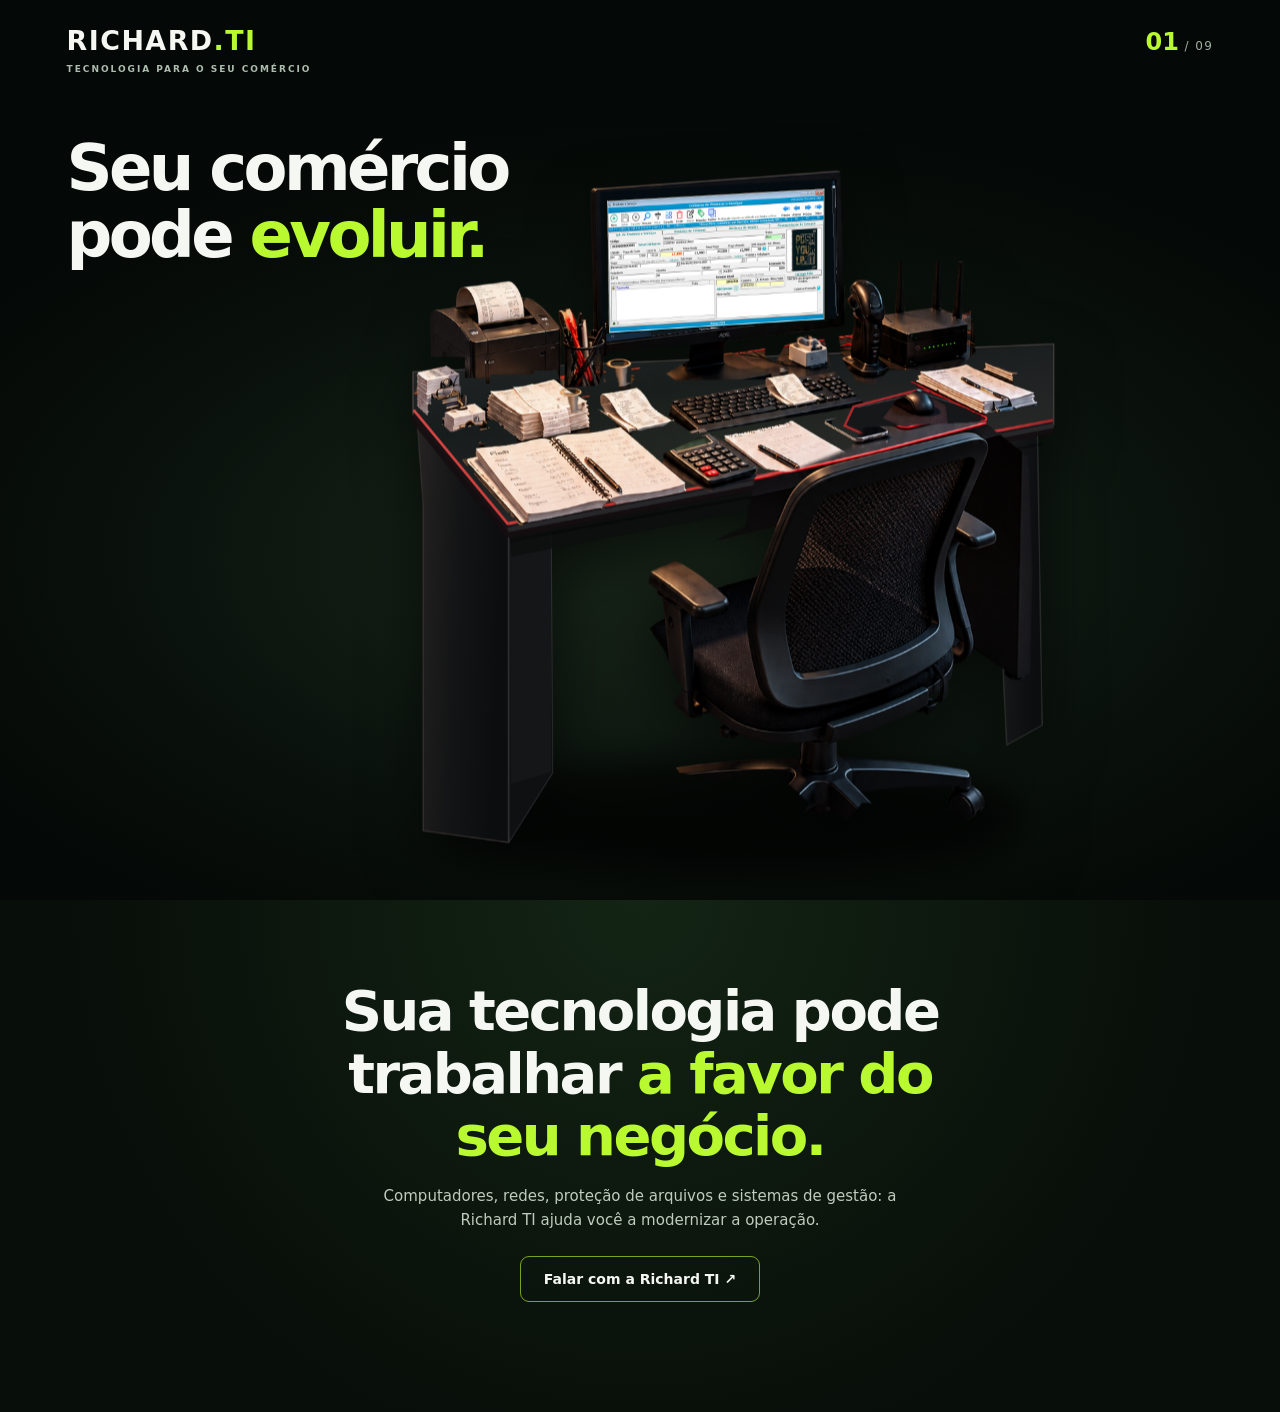
==== index.html @ 9289a2cf "Add files via upload" ====
<!doctype html>
<html lang="pt-BR">
<head>
<meta charset="utf-8"><meta name="viewport" content="width=device-width,initial-scale=1,viewport-fit=cover"><meta name="theme-color" content="#060b08">
<title>Richard TI | Tecnologia que acompanha seu comércio</title>
<meta name="description" content="A Richard TI ajuda seu comércio a superar computadores lentos, problemas de rede, perda de dados e controles manuais. Conheça o Controle+.">
<style>
:root{color-scheme:dark;--g:#b9f92f;--bg:#050a07;--white:#f5f7f3;--muted:#b9c4b7;font-family:Inter,system-ui,-apple-system,Segoe UI,Arial,sans-serif}
*{box-sizing:border-box}html{scroll-behavior:auto}body{margin:0;background:var(--bg);color:var(--white);overflow-x:hidden}button,a{font:inherit}a{color:inherit}button:focus-visible,a:focus-visible,.stage:focus-visible{outline:2px solid var(--g);outline-offset:5px}
.story{height:100svh;height:100dvh;position:relative}.stage{position:relative;height:100%;min-height:440px;overflow:hidden;isolation:isolate;touch-action:none;background:radial-gradient(ellipse 65% 48% at 52% 62%,#172418 0%,#0e1710 52%,#060a08 100%)}.stage::after{content:"";pointer-events:none;position:absolute;inset:0;z-index:2;background:radial-gradient(ellipse 80% 62% at 52% 61%,transparent 30%,#02060488 100%)}
.brand{position:absolute;top:calc(env(safe-area-inset-top) + 28px);left:clamp(22px,5.2vw,76px);z-index:16;line-height:1;font-size:clamp(21px,2.1vw,31px);font-weight:900;letter-spacing:.055em}.brand em{color:var(--g);font-style:normal}.brand small{display:block;margin-top:10px;font-size:9px;color:#aebdb0;letter-spacing:.22em;font-weight:650}.count{position:absolute;z-index:16;right:clamp(20px,5.2vw,76px);top:calc(env(safe-area-inset-top) + 28px);font-variant-numeric:tabular-nums;color:#a1aea2;font-size:12px;letter-spacing:.12em}.count b{font-size:24px;letter-spacing:.01em;color:var(--g)}
.world{position:absolute;inset:0;z-index:3;pointer-events:none}.rig{position:absolute;left:0;top:0;width:941px;height:1672px;transform-origin:0 0;will-change:transform;filter:drop-shadow(0 30px 42px #0008)}.rig svg{width:941px;height:1672px;display:block;overflow:visible}
.hero{position:absolute;left:clamp(22px,5.2vw,76px);top:clamp(112px,15vh,180px);width:min(455px,85vw);z-index:10;pointer-events:none;opacity:1}.hero h1{font-size:clamp(34px,5vw,70px);font-weight:900;letter-spacing:-.057em;line-height:1.05;margin:0}.hero h1 span{color:var(--g)}
.hud{position:absolute;z-index:12;opacity:0;visibility:hidden;pointer-events:none;width:min(365px,calc(100% - 40px));padding:17px 19px 18px;border:1px solid #b9f92f84;border-radius:15px;background:linear-gradient(140deg,#0d1a13f5,#101a14f3);box-shadow:0 19px 46px #000a;backdrop-filter:blur(8px)}.hud .eyebrow{color:var(--g);font-size:10px;letter-spacing:.20em;font-weight:800}.hud h2{font-size:clamp(19px,1.8vw,25px);font-weight:800;line-height:1.13;letter-spacing:-.025em;margin:8px 0 6px}.hud p{font-size:13px;line-height:1.43;color:#d2ddd0;margin:0}
.connector{position:absolute;inset:0;z-index:11;pointer-events:none;opacity:0;visibility:hidden;width:100%;height:100%;overflow:visible}.connector path{stroke:var(--g);stroke-width:1.8;fill:none;filter:drop-shadow(0 0 5px #b9f92f99)}.connector .dot{fill:var(--g);stroke:#121e12;stroke-width:2}.connector .root{fill:#0b170e;stroke:var(--g);stroke-width:2}
.caption{position:absolute;z-index:9;left:50%;bottom:clamp(36px,7.5vh,110px);transform:translateX(-50%);width:min(540px,calc(100% - 36px));text-align:center;pointer-events:none;opacity:0;text-shadow:0 3px 18px #000}.caption small{display:block;color:var(--g);font-weight:800;font-size:10px;letter-spacing:.23em;margin-bottom:10px}.caption h2{margin:0;font-size:clamp(22px,3vw,40px);line-height:1.12;letter-spacing:-.045em}
.finish{position:absolute;z-index:12;top:clamp(125px,19vh,200px);left:clamp(22px,5.2vw,76px);width:min(380px,82vw);pointer-events:none;opacity:0}.finish small{color:var(--g);font-weight:850;letter-spacing:.17em;font-size:10px}.finish h2{font-size:clamp(28px,3.6vw,48px);letter-spacing:-.048em;line-height:1.08;margin:10px 0}.finish h2 span{color:var(--g)}.finish p{font-size:13px;color:var(--muted);line-height:1.52}.finish a{display:inline-flex;align-items:center;gap:8px;margin-top:12px;text-decoration:none;background:var(--g);color:#15200f;padding:14px 18px;border-radius:10px;font-size:13px;font-weight:800;pointer-events:auto}
.tail{min-height:55vh;display:grid;align-content:center;justify-items:center;padding:80px 24px 110px;text-align:center;background:radial-gradient(circle at 50% 0%,#132414,#080e09 70%)}.tail h2{font-size:clamp(29px,5vw,56px);letter-spacing:-.045em;line-height:1.12;margin:0 0 16px;max-width:660px}.tail h2 span{color:var(--g)}.tail p{max-width:570px;color:#bfccbe;font-size:15px;line-height:1.6;margin:0 0 24px}.tail a{border:1px solid #b9f92f9f;text-decoration:none;border-radius:9px;padding:14px 23px;font-size:14px;font-weight:750}
.visually-hidden{position:absolute;overflow:hidden;clip:rect(0,0,0,0);white-space:nowrap;width:1px;height:1px}
@media(max-width:700px){.hero{top:calc(env(safe-area-inset-top) + 136px);left:22px}.hero h1{font-size:37px;max-width:310px}.hud{top:calc(env(safe-area-inset-top) + 112px)!important;left:18px!important;width:calc(100% - 36px);padding:14px 16px}.hud h2{font-size:19px}.hud p{font-size:12px;line-height:1.38}.finish{top:calc(env(safe-area-inset-top) + 126px);left:22px}.finish h2{font-size:30px}.finish p{font-size:12px;max-width:310px}.caption{bottom:clamp(24px,5vh,55px)}.caption h2{font-size:25px}}
@media(max-height:630px){.hud{top:92px!important}.hero{top:115px}.finish{top:105px}}
@media(prefers-reduced-motion:reduce){.rig,.hud,.caption,.finish,.connector{transition:none!important;animation:none!important}}
</style>
</head>
<body><main>
<section class="story" id="story"><div class="stage" id="stage" tabindex="0" aria-label="História interativa em nove etapas. Deslize para cima para avançar e para baixo para voltar.">
 <div class="brand">RICHARD<em>.TI</em><small>TECNOLOGIA PARA O SEU COMÉRCIO</small></div>
 <div class="count"><b id="count">01</b> / 09</div>
 <div class="world"><div class="rig" id="rig">
 <svg id="workstation" viewBox="0 0 941 1672" aria-hidden="true" xmlns="http://www.w3.org/2000/svg" xmlns:xlink="http://www.w3.org/1999/xlink">
 <defs>
  <linearGradient id="topFill" x1="0" y1="0" x2=".75" y2="1"><stop stop-color="#232626"/><stop offset=".34" stop-color="#151a1b"/><stop offset=".72" stop-color="#242525"/><stop offset="1" stop-color="#101314"/></linearGradient>
  <linearGradient id="edge" x1="0" x2="0" y1="0" y2="1"><stop stop-color="#4c4c49"/><stop offset=".38" stop-color="#242528"/><stop offset="1" stop-color="#111214"/></linearGradient>
  <linearGradient id="legs" x1="0" x2="1" y1="0" y2=".2"><stop stop-color="#272423"/><stop offset=".5" stop-color="#141516"/><stop offset="1" stop-color="#0b0d0f"/></linearGradient>
  <linearGradient id="rim" x1="0" x2="1"><stop stop-color="#d84a48"/><stop offset=".3" stop-color="#c42f2b"/><stop offset=".8" stop-color="#fd5352"/><stop offset="1" stop-color="#9b2325"/></linearGradient>
  <radialGradient id="halo"><stop stop-color="#b9f92f" stop-opacity=".10"/><stop offset="1" stop-color="#b9f92f" stop-opacity="0"/></radialGradient>
  <filter id="deskShadow" x="-25%" y="-25%" width="150%" height="180%"><feGaussianBlur stdDeviation="23"/></filter>
  <filter id="softObject" x="-20%" y="-30%" width="140%" height="170%"><feGaussianBlur stdDeviation="10"/></filter>
 </defs>
 <!-- THESE PIXELS NEVER CHANGE WHEN THE DOCUMENTS LEAVE. THE DESK HAS NO PAPER BUILT INTO IT. -->
 <g id="empty-desk">
  <ellipse cx="470" cy="1355" rx="428" ry="84" fill="#000" opacity=".56" filter="url(#deskShadow)"/>
  <path d="M4 748 L140 918 L140 1395 L15 1378 L15 900Z" fill="url(#legs)" stroke="#322c2b" stroke-width="2"/>
  <path d="M141 921L203 908L205 1293L141 1395Z" fill="#0e1011" stroke="#303035" stroke-width="1.3"/>
  <path d="M142 941L203 923L203 1292L144 1309Z" fill="#222322" opacity=".37"/>
  <path d="M850 807L917 786L924 1223L872 1252Z" fill="url(#legs)" stroke="#292b2a" stroke-width="2"/>
  <path d="M137 914L868 792L870 835L145 975Z" fill="#0d0f10" opacity=".87"/>
  <path d="M0 704L941 663L941 782L138 935L0 767Z" fill="url(#topFill)" stroke="#3f3b3a" stroke-width="2"/>
  <path d="M0 704L941 663L941 782L138 935L0 767Z" fill="url(#halo)" opacity=".3"/>
  <image href="assets/tampo-grain.webp" x="0" y="0" width="941" height="1672" opacity=".36"/>
  <path d="M0 767L139 939L941 786" stroke="#140e10" stroke-width="16" fill="none" opacity=".85"/>
  <path d="M1 760L139 927L940 775" stroke="url(#rim)" stroke-width="4" fill="none" stroke-linejoin="round"/>
  <path d="M139 936L941 783" stroke="#272629" stroke-width="7" fill="none"/>
  <path d="M142 952L925 810" stroke="#000" stroke-width="4" opacity=".28"/>
 </g>
 <!-- Photographic equipment isolated from the original image. No trays or papers baked into the desk. -->
 <image href="assets/printer-sem-papel.png" x="2" y="535" width="223" height="206"/>
 <image href="assets/porta-lapis.png" x="198" y="579" width="98" height="165"/>
 <image href="assets/terminal.png" x="522" y="640" width="94" height="105"/>
 <image href="assets/router.png" x="664" y="537" width="167" height="170"/>
 <image href="assets/leitor.png" x="615" y="558" width="93" height="178"/>
 <image href="assets/teclado.png" x="368" y="698" width="302" height="113"/>
 <path d="M647 755L748 729L842 764L838 795L720 821L634 783Z" fill="#151719" stroke="#aa2c2e" stroke-width="3.5"/><path d="M653 756L748 735L835 764" fill="none" stroke="#484446" stroke-width="1.6"/><image href="assets/mouse.png" x="686" y="730" width="105" height="70"/>
 <image href="assets/calculadora.png" x="355" y="785" width="162" height="107"/>
 
 <!-- Screens are separate high-resolution layers; fixed cutout matches monitor glass. -->
 <g id="display" transform="translate(250 396)">
  <image class="screen" id="s-legacy" href="assets/screen-legacy.png" x="0" y="0" width="389" height="326" preserveAspectRatio="none"/>
  <image class="screen" id="s-freeze" href="assets/screen-freeze.png" x="0" y="0" width="389" height="326" preserveAspectRatio="none" opacity="0"/>
  <image class="screen" id="s-storage" href="assets/screen-storage.png" x="0" y="0" width="389" height="326" preserveAspectRatio="none" opacity="0"/>
  <image class="screen" id="s-black" href="assets/screen-black.png" x="0" y="0" width="389" height="326" preserveAspectRatio="none" opacity="0"/>
  <image class="screen" id="s-control" href="assets/screen-control.png" x="0" y="0" width="389" height="326" preserveAspectRatio="none" opacity="0"/>
  <image href="assets/moldura-v20.png" width="389" height="326" x="0" y="0" preserveAspectRatio="none"/>
 </g>
 <g id="papers"></g>
 <!-- Chair is one physical object, over the desk front. -->
 <image href="assets/chair.png" x="330" y="772" width="590" height="721"/>
 </svg></div></div>
 <div class="hero" id="hero"><h1>Seu comércio pode <span>evoluir.</span></h1></div>
 <svg class="connector" id="connector" aria-hidden="true"><path id="connector-path"/><circle class="dot" id="connector-dot" r="6"/><circle class="root" id="connector-root" r="4"/></svg>
 <div class="hud" id="hud" aria-live="polite"><div class="eyebrow" id="eyebrow"></div><h2 id="diagnosis"></h2><p id="detail"></p></div>
 <div class="caption" id="caption"><small id="caption-kicker"></small><h2 id="caption-title"></h2></div>
 <div class="finish" id="finish"><small>A EVOLUÇÃO DO SEU COMÉRCIO</small><h2>Conheça o <span>Controle+</span></h2><p>Mais organização e controle para a rotina do seu negócio.</p><a href="https://wa.me/5562999407334?text=Ol%C3%A1%2C%20quero%20conhecer%20as%20solu%C3%A7%C3%B5es%20da%20Richard%20TI" target="_blank" rel="noopener noreferrer">Conversar no WhatsApp ↗</a></div>
 <span class="visually-hidden" id="announcement" aria-live="polite"></span>
 </div></section>
 <section class="tail" id="tail"><h2>Sua tecnologia pode trabalhar <span>a favor do seu negócio.</span></h2><p>Computadores, redes, proteção de arquivos e sistemas de gestão: a Richard TI ajuda você a modernizar a operação.</p><a href="https://wa.me/5562999407334?text=Ol%C3%A1%2C%20quero%20modernizar%20meu%20com%C3%A9rcio" target="_blank" rel="noopener noreferrer">Falar com a Richard TI ↗</a></section>
</main>
<script>
(()=>{'use strict';
const $=s=>document.getElementById(s),stage=$('stage'),rig=$('rig'),hud=$('hud'),connector=$('connector'),hero=$('hero'),caption=$('caption'),finish=$('finish'),paperRoot=$('papers');
const NS='http://www.w3.org/2000/svg';
const data=[
 {name:'Mesa completa',screen:'legacy'},
 {name:'Computador travando',screen:'freeze',target:{x:443,y:528,w:390,h:265},pin:{x:442,y:550},eyebrow:'01 / COMPUTADOR',title:'Computador lento ou travando?',copy:'Um sistema que não responde atrasa as vendas e o atendimento.'},
 {name:'Falha na rede interna',screen:'legacy',target:{x:755,y:622,w:210,h:188},pin:{x:748,y:631},eyebrow:'02 / REDE INTERNA',title:'Equipamentos sem comunicação?',copy:'Computador, impressora e servidor precisam funcionar na mesma rede.'},
 {name:'Armazenamento cheio',screen:'storage',target:{x:443,y:528,w:390,h:265},pin:{x:445,y:544},eyebrow:'03 / ARQUIVOS',title:'Armazenamento cheio?',copy:'Proteja seus arquivos com espaço adequado, backup e manutenção.'},
 {name:'Papéis e controles manuais',screen:'legacy',target:{x:273,y:810,w:470,h:235},pin:{x:290,y:805},eyebrow:'04 / ORGANIZAÇÃO',title:'Fiados e controles no papel?',copy:'Anotações soltas dificultam acompanhar cobranças e estoque.'},
 {name:'Os papéis começam a subir',screen:'legacy',caption:['A TRANSFORMAÇÃO COMEÇA','Menos papel, mais controle.']},
 {name:'Todos os papéis entram no monitor',screen:'black',caption:['DO PAPEL PARA O DIGITAL','Um novo jeito de organizar.']},
 {name:'Controle+ aparece na tela',screen:'control'},
 {name:'Zoom final no Controle+',screen:'control',target:{x:445,y:526,w:400,h:265}}
];
// Every physical paper and its shadow is part of this collection; the underlying desk is the same at every stage.
const specs=[
 ['recibos-esquerda.png',0,672,117,133],['pilha-recibos.png',86,681,185,132],
 ['cupom-solto.png',265,711,124,88],['caderno-fiado.png',60,746,355,203],
 ['formulario.png',437,749,227,112],['documentos-direita.png',723,681,208,122],
 ['ticket-menor.png',265,665,75,68],['recibo-impressora.png',50,536,118,105],
 ['ticket-menor.png',199,710,66,60],['cupom-solto.png',510,693,94,68]
];
const paperNodes=specs.map(([file,x,y,w,h],i)=>{
 const g=document.createElementNS(NS,'g');g.setAttribute('data-paper',i);const image=document.createElementNS(NS,'image');image.setAttribute('href','assets/'+file);image.setAttribute('x',x);image.setAttribute('y',y);image.setAttribute('width',w);image.setAttribute('height',h);g.append(image);paperRoot.append(g);return {g,cx:x+w/2,cy:y+h/2,x,y,w,h};
});
// Additional loose sheets appear only mid-flight, and are also removed completely.
const flights=Array.from({length:15},(_,i)=>{
 const g=document.createElementNS(NS,'g');const image=document.createElementNS(NS,'image');image.setAttribute('href','assets/'+(i%3?'cupom-solto.png':'ticket-menor.png'));
 image.setAttribute('x',-29);image.setAttribute('y',-39);image.setAttribute('width',58);image.setAttribute('height',78);g.append(image);g.style.opacity=0;paperRoot.append(g);return g;
});
let state=0,blocked=false,cam=null,W=390,H=844,lastTouch=null,lastWheel=0,reduced=matchMedia('(prefers-reduced-motion: reduce)').matches,progress=0,scrollNext=false;
const clamp=(v,min=0,max=1)=>Math.min(max,Math.max(min,v));const ease=t=>1-Math.pow(1-clamp(t),3);const mix=(a,b,t)=>a+(b-a)*t;const sleep=ms=>new Promise(r=>setTimeout(r,reduced?0:ms));
function cameraBase(){const mobile=W<760;let s=mobile?Math.min(W*.93/941,H*.72/1050):Math.min(W*.79/941,H*.87/1150,.91);const cx=465,cy=mobile?929:918;return {s,ox:W*(mobile?.50:.57)-cx*s,oy:H*(mobile?.585:.575)-cy*s}}
function cameraFocus(index){const f=data[index].target;if(!f)return cameraBase();const mobile=W<760;
 // reserve top area for the diagnostic card, fit the ENTIRE physical target below it.
 const reserved=mobile?Math.max(290,H*.325):Math.max(145,H*.18),availableH=H-reserved-55;
 const wantedW=W*(mobile?.83:.51),wantedH=availableH*(mobile?.76:.70);
 let s=Math.min(wantedW/f.w,wantedH/f.h,mobile?1.42:2.30);
 // The object center is always visible, and never underneath the card.
 const px=W*(mobile?.50:.48),py=reserved+availableH*.47;
 return {s,ox:px-f.x*s,oy:py-f.y*s}
}
function showWorld(c){cam=c;rig.style.transform=`translate3d(${c.ox}px,${c.oy}px,0) scale(${c.s})`;if(hud.style.visibility==='visible')drawLink()}
function animate(duration,onframe){if(reduced){onframe(1);return Promise.resolve()}return new Promise(resolve=>{const start=performance.now();function frame(now){const t=clamp((now-start)/duration);onframe(ease(t));if(t<1)requestAnimationFrame(frame);else resolve()}requestAnimationFrame(frame)})}
function cameraTo(destination,duration=760){const a={...cam};return animate(duration,t=>showWorld({s:mix(a.s,destination.s,t),ox:mix(a.ox,destination.ox,t),oy:mix(a.oy,destination.oy,t)}))}
const screens={legacy:$('s-legacy'),freeze:$('s-freeze'),storage:$('s-storage'),black:$('s-black'),control:$('s-control')};
function selectScreen(name){Object.entries(screens).forEach(([key,node])=>node.setAttribute('opacity',key===name?'1':'0'))}
function appear(node,yes){node.style.opacity=yes?'1':'0';node.style.visibility=yes?'visible':'hidden'}
function hideHud(){appear(hud,false);appear(connector,false)}
function drawLink(){if(state<1||state>4)return;const anchor=data[state].pin;
 const ax=cam.ox+anchor.x*cam.s,ay=cam.oy+anchor.y*cam.s;
 const r=hud.getBoundingClientRect(),sr=stage.getBoundingClientRect();
 let sx,sy;if(W<760){sx=r.left-sr.left+r.width*.66;sy=r.bottom-sr.top+1}else{sx=r.left-sr.left+4;sy=r.top-sr.top+r.height*.62}
 const mx=(sx+ax)/2,my=W<760?sy+(ay-sy)*.38:Math.min(sy,ay)-24;
 $('connector-path').setAttribute('d',`M${sx.toFixed(1)} ${sy.toFixed(1)} Q${mx.toFixed(1)} ${my.toFixed(1)} ${ax.toFixed(1)} ${ay.toFixed(1)}`);
 $('connector-dot').setAttribute('cx',ax);$('connector-dot').setAttribute('cy',ay);
 $('connector-root').setAttribute('cx',sx);$('connector-root').setAttribute('cy',sy)
}
function showHud(n){$('eyebrow').textContent=data[n].eyebrow;$('diagnosis').textContent=data[n].title;$('detail').textContent=data[n].copy;
 if(W>=760){hud.style.left=(W-Math.min(365,W*.27)-clamp(W*.05,28,80))+'px';hud.style.top=Math.max(145,H*.26)+'px';hud.style.width=Math.min(365,W*.27)+'px'}else{hud.style.width='';hud.style.left='';hud.style.top=''}
 appear(hud,true);drawLink();appear(connector,true)}
function cap(kicker,title){$('caption-kicker').textContent=kicker;$('caption-title').textContent=title;appear(caption,true)}
function papers(t){progress=t;
 paperNodes.forEach((p,i)=>{
  const start=.15+((i*3)%7)*.025;
  const ascent=ease(clamp(t/.3));const flying=ease(clamp((t-start)/(.94-start)));
  const dx=(455-p.cx)*flying+Math.sin(i*1.83)*18*ascent*(1-flying);
  const dy=-55*ascent+(533-p.cy+55)*flying-115*Math.sin(Math.PI*flying);
  const a=((i%2)?1:-1)*(12*ascent+115*flying);
  const scale=1-.96*flying;
  p.g.setAttribute('transform',`translate(${dx.toFixed(2)} ${dy.toFixed(2)}) translate(${p.cx} ${p.cy}) rotate(${a.toFixed(2)}) scale(${scale.toFixed(3)}) translate(${-p.cx} ${-p.cy})`);
  p.g.style.opacity=(1-ease(clamp((flying-.78)/.22))).toFixed(3)
 });
 flights.forEach((g,i)=>{
  const p=paperNodes[i%paperNodes.length],offset=.28+(i%5)*.075+Math.floor(i/5)*.025;
  const v=ease(clamp((t-offset)/(1-offset)));const x=mix(p.cx,449,v);const y=mix(p.cy-55,530,v)-105*Math.sin(Math.PI*v);
  g.setAttribute('transform',`translate(${x.toFixed(1)} ${y.toFixed(1)}) rotate(${(i%2?1:-1)*195*v}) scale(${(1-.93*v).toFixed(3)})`);
  g.style.opacity=t<=offset?'0':(Math.min(1,v*10)*(1-ease(clamp((v-.78)/.22)))).toFixed(3)
 });
}
function updateHeader(n){$('count').textContent=String(n+1).padStart(2,'0');$('announcement').textContent=data[n].name;stage.setAttribute('aria-label',data[n].name+'. Deslize para avançar ou voltar.')}
async function move(dir){if(blocked)return;if(dir>0&&state===8){window.scrollTo({top:$('tail').offsetTop,behavior:'smooth'});return}const next=state+dir;if(next<0||next>8)return;
 blocked=true;const prev=state;hideHud();appear(hero,false);appear(caption,false);appear(finish,false);
 // Mandatory retract before ANY independent zoom, including reverse navigation.
 if([1,2,3,4,8].includes(prev)){await cameraTo(cameraBase(),850);await sleep(200)}
 state=next;updateHeader(next);
 if(next<=4){
  if(next<=4&&progress>0){await animate(680,t=>papers(mix(progress,0,t)));papers(0)}
  selectScreen(data[next].screen);
  if(next===0){await cameraTo(cameraBase(),570);appear(hero,true)}
  else{await cameraTo(cameraFocus(next),960);await sleep(135);showHud(next)}
 }else if(next===5){await cameraTo(cameraBase(),700);selectScreen('legacy');const begin=progress;await animate(1250,t=>papers(mix(begin,.30,t)));cap(...data[next].caption)}
 else if(next===6){await cameraTo(cameraBase(),680);const begin=progress;await animate(2000,t=>{papers(mix(begin,1,t));if(t>.78)selectScreen('black')});papers(1);selectScreen('black');cap(...data[next].caption)}
 else if(next===7){await cameraTo(cameraBase(),650);papers(1);selectScreen('black');await sleep(350);await animate(780,t=>{screens.control.setAttribute('opacity',t.toFixed(3));screens.black.setAttribute('opacity',(1-t).toFixed(3))});selectScreen('control')}
 else if(next===8){papers(1);selectScreen('control');await cameraTo(cameraFocus(8),1050);appear(finish,true)}
 // Revisiting reverse states must restore the documents without stale shadows or patches.
 if(next===5){selectScreen('legacy')}
 await sleep(280);blocked=false;
}
function request(dir){move(dir)}
// One wheel burst = one deliberate step, regardless of delta, even on high-resolution trackpads.
let wheelAccum=0,wheelTriggered=false,wheelIdle;
window.addEventListener('wheel',e=>{if($('stage').getBoundingClientRect().bottom<H*.5||window.scrollY>H*.7)return;
 e.preventDefault();
 // A trackpad's long inertial tail belongs to the original gesture. Never let it trigger a second scene.
 clearTimeout(wheelIdle);wheelIdle=setTimeout(()=>{wheelAccum=0;wheelTriggered=false},480);
 if(wheelTriggered)return;
 wheelAccum+=e.deltaY;
 if(Math.abs(wheelAccum)>32){const d=Math.sign(wheelAccum);wheelAccum=0;wheelTriggered=true;request(d)}
},{passive:false});
stage.addEventListener('touchstart',e=>{if(e.touches.length!==1)return;lastTouch={x:e.touches[0].clientX,y:e.touches[0].clientY}},{passive:true});
stage.addEventListener('touchmove',e=>{e.preventDefault()},{passive:false});
stage.addEventListener('touchend',e=>{if(!lastTouch)return;const dy=e.changedTouches[0].clientY-lastTouch.y,dx=e.changedTouches[0].clientX-lastTouch.x;lastTouch=null;if(Math.abs(dy)>=48&&Math.abs(dy)>Math.abs(dx)*1.18)request(dy<0?1:-1)},{passive:true});
window.addEventListener('keydown',e=>{if(e.target.closest('a,button,input,textarea,select'))return;const down=['ArrowDown','ArrowRight','PageDown',' '],up=['ArrowUp','ArrowLeft','PageUp'];if(!e.repeat&&window.scrollY<H*.6&&(down.includes(e.key)||up.includes(e.key))){e.preventDefault();request(down.includes(e.key)?1:-1)}});
function resize(){W=stage.clientWidth;H=stage.clientHeight;showWorld(data[state].target&&[1,2,3,4,8].includes(state)?cameraFocus(state):cameraBase());if(hud.style.visibility==='visible'){showHud(state)}}
window.addEventListener('resize',resize,{passive:true});resize();papers(0);selectScreen('legacy');updateHeader(0);
// Test scenes directly with ?scene=N. This is a QA feature, not visible navigation.
const initial=Number(new URLSearchParams(location.search).get('scene'));
if(Number.isInteger(initial)&&initial>=2&&initial<=9){window.addEventListener('load',async()=>{for(let i=1;i<initial;i++){await move(1)}},{once:true})}
})();
</script>
</body></html>
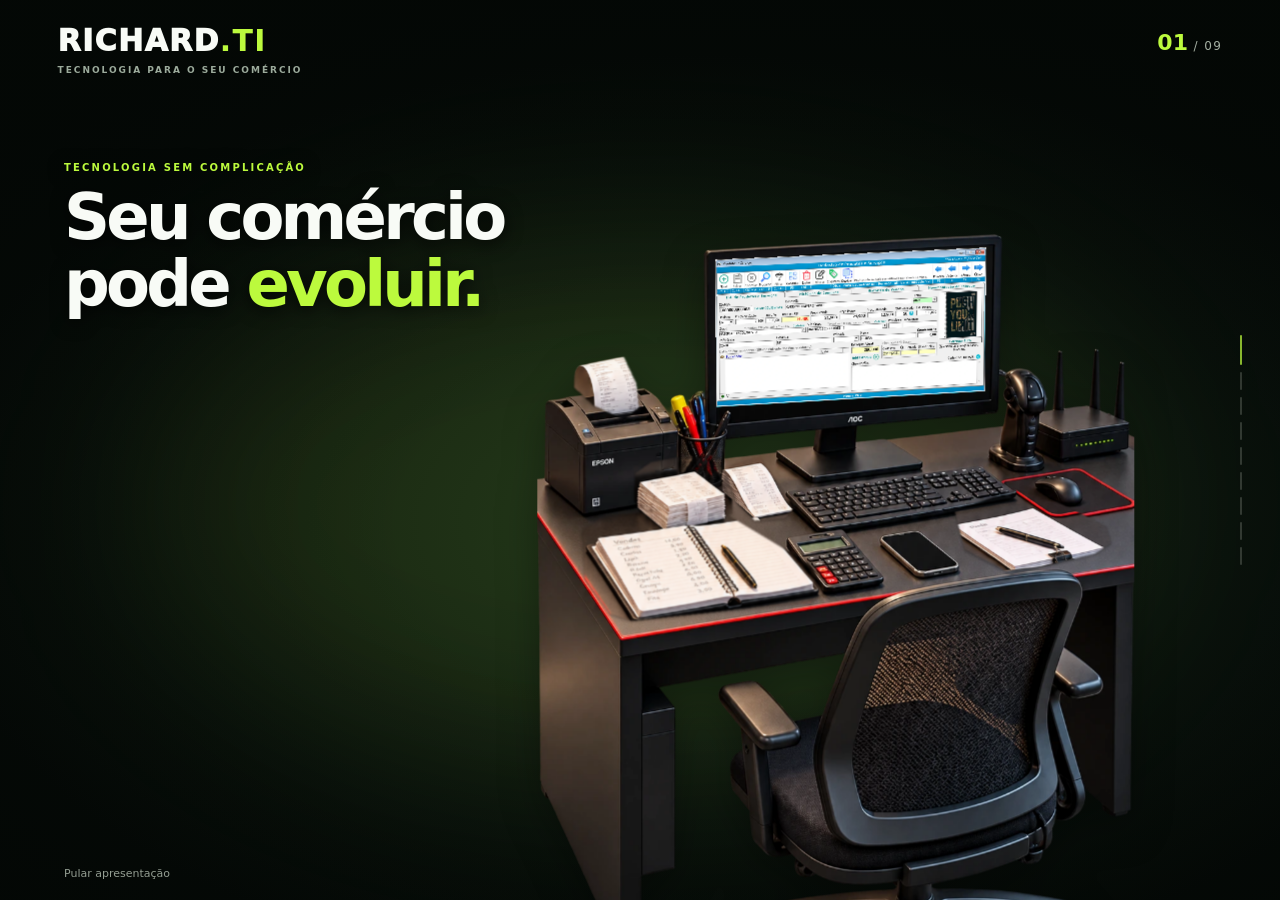
==== commit 3d72a174: "Add files via upload" ====
--- a/index.html
+++ b/index.html
@@ -1,210 +1,216 @@
 <!doctype html>
 <html lang="pt-BR">
 <head>
-<meta charset="utf-8"><meta name="viewport" content="width=device-width,initial-scale=1,viewport-fit=cover"><meta name="theme-color" content="#060b08">
-<title>Richard TI | Tecnologia que acompanha seu comércio</title>
-<meta name="description" content="A Richard TI ajuda seu comércio a superar computadores lentos, problemas de rede, perda de dados e controles manuais. Conheça o Controle+.">
+<meta charset="UTF-8">
+<meta name="viewport" content="width=device-width,initial-scale=1,viewport-fit=cover">
+<meta name="theme-color" content="#080d0a">
+<title>Richard TI • Evolução para o seu comércio</title>
+<meta name="description" content="Seu comércio merece tecnologia que acompanha o seu ritmo. Conheça a Richard TI e o Controle+.">
 <style>
-:root{color-scheme:dark;--g:#b9f92f;--bg:#050a07;--white:#f5f7f3;--muted:#b9c4b7;font-family:Inter,system-ui,-apple-system,Segoe UI,Arial,sans-serif}
-*{box-sizing:border-box}html{scroll-behavior:auto}body{margin:0;background:var(--bg);color:var(--white);overflow-x:hidden}button,a{font:inherit}a{color:inherit}button:focus-visible,a:focus-visible,.stage:focus-visible{outline:2px solid var(--g);outline-offset:5px}
-.story{height:100svh;height:100dvh;position:relative}.stage{position:relative;height:100%;min-height:440px;overflow:hidden;isolation:isolate;touch-action:none;background:radial-gradient(ellipse 65% 48% at 52% 62%,#172418 0%,#0e1710 52%,#060a08 100%)}.stage::after{content:"";pointer-events:none;position:absolute;inset:0;z-index:2;background:radial-gradient(ellipse 80% 62% at 52% 61%,transparent 30%,#02060488 100%)}
-.brand{position:absolute;top:calc(env(safe-area-inset-top) + 28px);left:clamp(22px,5.2vw,76px);z-index:16;line-height:1;font-size:clamp(21px,2.1vw,31px);font-weight:900;letter-spacing:.055em}.brand em{color:var(--g);font-style:normal}.brand small{display:block;margin-top:10px;font-size:9px;color:#aebdb0;letter-spacing:.22em;font-weight:650}.count{position:absolute;z-index:16;right:clamp(20px,5.2vw,76px);top:calc(env(safe-area-inset-top) + 28px);font-variant-numeric:tabular-nums;color:#a1aea2;font-size:12px;letter-spacing:.12em}.count b{font-size:24px;letter-spacing:.01em;color:var(--g)}
-.world{position:absolute;inset:0;z-index:3;pointer-events:none}.rig{position:absolute;left:0;top:0;width:941px;height:1672px;transform-origin:0 0;will-change:transform;filter:drop-shadow(0 30px 42px #0008)}.rig svg{width:941px;height:1672px;display:block;overflow:visible}
-.hero{position:absolute;left:clamp(22px,5.2vw,76px);top:clamp(112px,15vh,180px);width:min(455px,85vw);z-index:10;pointer-events:none;opacity:1}.hero h1{font-size:clamp(34px,5vw,70px);font-weight:900;letter-spacing:-.057em;line-height:1.05;margin:0}.hero h1 span{color:var(--g)}
-.hud{position:absolute;z-index:12;opacity:0;visibility:hidden;pointer-events:none;width:min(365px,calc(100% - 40px));padding:17px 19px 18px;border:1px solid #b9f92f84;border-radius:15px;background:linear-gradient(140deg,#0d1a13f5,#101a14f3);box-shadow:0 19px 46px #000a;backdrop-filter:blur(8px)}.hud .eyebrow{color:var(--g);font-size:10px;letter-spacing:.20em;font-weight:800}.hud h2{font-size:clamp(19px,1.8vw,25px);font-weight:800;line-height:1.13;letter-spacing:-.025em;margin:8px 0 6px}.hud p{font-size:13px;line-height:1.43;color:#d2ddd0;margin:0}
-.connector{position:absolute;inset:0;z-index:11;pointer-events:none;opacity:0;visibility:hidden;width:100%;height:100%;overflow:visible}.connector path{stroke:var(--g);stroke-width:1.8;fill:none;filter:drop-shadow(0 0 5px #b9f92f99)}.connector .dot{fill:var(--g);stroke:#121e12;stroke-width:2}.connector .root{fill:#0b170e;stroke:var(--g);stroke-width:2}
-.caption{position:absolute;z-index:9;left:50%;bottom:clamp(36px,7.5vh,110px);transform:translateX(-50%);width:min(540px,calc(100% - 36px));text-align:center;pointer-events:none;opacity:0;text-shadow:0 3px 18px #000}.caption small{display:block;color:var(--g);font-weight:800;font-size:10px;letter-spacing:.23em;margin-bottom:10px}.caption h2{margin:0;font-size:clamp(22px,3vw,40px);line-height:1.12;letter-spacing:-.045em}
-.finish{position:absolute;z-index:12;top:clamp(125px,19vh,200px);left:clamp(22px,5.2vw,76px);width:min(380px,82vw);pointer-events:none;opacity:0}.finish small{color:var(--g);font-weight:850;letter-spacing:.17em;font-size:10px}.finish h2{font-size:clamp(28px,3.6vw,48px);letter-spacing:-.048em;line-height:1.08;margin:10px 0}.finish h2 span{color:var(--g)}.finish p{font-size:13px;color:var(--muted);line-height:1.52}.finish a{display:inline-flex;align-items:center;gap:8px;margin-top:12px;text-decoration:none;background:var(--g);color:#15200f;padding:14px 18px;border-radius:10px;font-size:13px;font-weight:800;pointer-events:auto}
-.tail{min-height:55vh;display:grid;align-content:center;justify-items:center;padding:80px 24px 110px;text-align:center;background:radial-gradient(circle at 50% 0%,#132414,#080e09 70%)}.tail h2{font-size:clamp(29px,5vw,56px);letter-spacing:-.045em;line-height:1.12;margin:0 0 16px;max-width:660px}.tail h2 span{color:var(--g)}.tail p{max-width:570px;color:#bfccbe;font-size:15px;line-height:1.6;margin:0 0 24px}.tail a{border:1px solid #b9f92f9f;text-decoration:none;border-radius:9px;padding:14px 23px;font-size:14px;font-weight:750}
-.visually-hidden{position:absolute;overflow:hidden;clip:rect(0,0,0,0);white-space:nowrap;width:1px;height:1px}
-@media(max-width:700px){.hero{top:calc(env(safe-area-inset-top) + 136px);left:22px}.hero h1{font-size:37px;max-width:310px}.hud{top:calc(env(safe-area-inset-top) + 112px)!important;left:18px!important;width:calc(100% - 36px);padding:14px 16px}.hud h2{font-size:19px}.hud p{font-size:12px;line-height:1.38}.finish{top:calc(env(safe-area-inset-top) + 126px);left:22px}.finish h2{font-size:30px}.finish p{font-size:12px;max-width:310px}.caption{bottom:clamp(24px,5vh,55px)}.caption h2{font-size:25px}}
-@media(max-height:630px){.hud{top:92px!important}.hero{top:115px}.finish{top:105px}}
-@media(prefers-reduced-motion:reduce){.rig,.hud,.caption,.finish,.connector{transition:none!important;animation:none!important}}
+:root{color-scheme:dark;--bg:#070b09;--green:#bcfa3d;--white:#f8fbf6;--muted:#b7c1b5;font-family:Inter,ui-sans-serif,system-ui,-apple-system,"Segoe UI",sans-serif}
+*{box-sizing:border-box}html,body{margin:0;width:100%;height:100%;overflow:hidden;background:var(--bg);color:var(--white);-webkit-font-smoothing:antialiased}button,a{font:inherit}button{cursor:pointer}a{color:inherit}
+:focus-visible{outline:2px solid var(--green);outline-offset:5px}
+#scrollport{height:100svh;height:100dvh;width:100%;overflow-y:auto;overflow-x:hidden;scroll-snap-type:y mandatory;scroll-behavior:smooth;overscroll-behavior-y:contain;scrollbar-width:none;touch-action:none}
+#scrollport::-webkit-scrollbar{display:none}.chapter{height:100svh;height:100dvh;scroll-snap-align:start;scroll-snap-stop:always;pointer-events:none}
+.stage{position:fixed;inset:0;overflow:hidden;isolation:isolate;background:radial-gradient(ellipse 62% 52% at 55% 58%,#182b1b 0%,#0d1710 55%,#060b08 100%);pointer-events:none}
+.stage:after{content:"";position:absolute;inset:0;z-index:3;background:radial-gradient(ellipse 75% 60% at 55% 58%,transparent 31%,#01040283 100%);pointer-events:none}
+.halo{position:absolute;left:50%;top:56%;width:min(95vw,1000px);height:min(60vh,540px);transform:translate(-50%,-50%);border-radius:50%;background:#b9fa2814;filter:blur(86px);z-index:0}
+.brand{position:absolute;z-index:18;top:calc(env(safe-area-inset-top) + 25px);left:clamp(22px,4.5vw,72px);font-weight:950;font-size:clamp(20px,2.4vw,30px);letter-spacing:.045em;line-height:1.05}.brand b{color:var(--green)}.brand span{display:block;margin-top:9px;color:#9cab9c;font-size:9px;font-weight:650;letter-spacing:.22em}
+.counter{position:absolute;z-index:18;top:calc(env(safe-area-inset-top) + 30px);right:clamp(22px,4.5vw,72px);font-size:12px;letter-spacing:.12em;color:#a4afa2}.counter strong{color:var(--green);font-size:22px;letter-spacing:.01em}
+.rail{position:absolute;z-index:18;right:clamp(17px,3vw,43px);top:50%;transform:translateY(-50%);display:flex;flex-direction:column;gap:7px;opacity:.72}.rail span{width:2px;height:18px;border-radius:4px;background:#f1f9e740;transition:background .35s,height .35s}.rail span.active{height:30px;background:var(--green)}
+.world{position:absolute;inset:0;z-index:5;pointer-events:none}.rig{position:absolute;left:0;top:0;width:941px;height:1672px;transform-origin:0 0;will-change:transform;filter:drop-shadow(0 21px 32px #0005)}.desk{position:absolute;inset:0;width:941px;height:1672px;object-fit:fill;user-select:none;pointer-events:none}
+.papers{position:absolute;inset:0}.flyleaf{position:absolute;pointer-events:none;opacity:0;transform-origin:50% 50%;will-change:transform,opacity;filter:drop-shadow(0 3px 6px #0008)}.intake-glow{position:absolute;left:416px;top:457px;width:152px;height:152px;border-radius:50%;pointer-events:none;opacity:0;background:radial-gradient(circle,#c5ff4c80 0%,#82de2780 13%,#bcff2b26 36%,transparent 68%);filter:blur(12px);mix-blend-mode:screen}.paper{position:absolute;display:block;object-fit:fill;transform-origin:50% 50%;will-change:transform,opacity;pointer-events:none;filter:drop-shadow(0 2px 2px #0005)}
+.screen{position:absolute;left:0;top:0;width:1280px;height:720px;transform-origin:0 0;transform:matrix3d(.348652632,-.006484794,0,.000021270,.004210413,.330064598,0,.000010005,0,0,1,0,281,412,0,1);background:#090b0b;backface-visibility:hidden;overflow:hidden;box-shadow:inset 0 0 24px #000;will-change:contents}
+.screen>div{position:absolute;inset:0;opacity:0;transition:opacity 0.38s ease;overflow:hidden}.screen>div.visible{opacity:1}
+.screen img{display:block;width:100%;height:100%;object-fit:fill}
+.screen .black{background:radial-gradient(ellipse at 35% 28%,#111a18,#010303 75%)}
+.screen .fault{position:absolute;left:29%;top:29%;width:47%;min-height:170px;background:linear-gradient(#ecf0f4,#d8dce2);color:#18212e;border-radius:9px;border:1px solid #a2aab2;box-shadow:0 24px 66px #0008;padding:24px 26px;font:23px 'Segoe UI',Arial,sans-serif}
+.fault b{display:block;margin-bottom:11px;font-size:28px}.fault small{display:block;font-size:19px;color:#404b56}.fault .bar{height:6px;background:#c5cad0;border-radius:10px;margin-top:24px;overflow:hidden}.fault .bar:before{content:"";display:block;width:36%;height:100%;background:#2479d8;animation:progress 2s ease-in-out infinite alternate}@keyframes progress{to{width:84%}}
+.screen .warning{position:absolute;left:24%;top:26%;width:53%;background:#f0f2f3;color:#202328;border:1px solid #adb5b9;box-shadow:0 20px 50px #0008;border-radius:8px;padding:27px;font:21px 'Segoe UI',Arial,sans-serif}.warning b{display:block;font-size:29px;margin-bottom:15px}.warning .danger{color:#ce4141;font-weight:700}
+.screen .glass{pointer-events:none;position:absolute;inset:0;background:linear-gradient(133deg,#fff1 0%,transparent 38%,#fff0 60%,#fff1 100%);mix-blend-mode:screen}
+.hero{position:absolute;left:clamp(24px,5vw,86px);top:clamp(140px,18vh,205px);z-index:12;width:min(445px,88vw);opacity:1;transform:translateY(0);pointer-events:none;text-shadow:0 3px 17px #000b}
+.hero .eyebrow,.kicker{font-size:10px;font-weight:800;letter-spacing:.22em;color:var(--green)}.hero h1{margin:11px 0 0;font-size:clamp(37px,5vw,68px);line-height:1.04;letter-spacing:-.059em;font-weight:900}.hero h1 em{color:var(--green);font-style:normal}
+.card{position:absolute;z-index:15;left:0;top:0;max-width:355px;border:1px solid #b9fa3d75;border-radius:15px;background:linear-gradient(142deg,#0b1810f9,#122019f7);backdrop-filter:blur(16px);box-shadow:0 18px 56px #000b;padding:19px 21px 19px;opacity:0;visibility:hidden;transform:translateY(12px);pointer-events:none}.card .code{font-size:10px;color:var(--green);font-weight:850;letter-spacing:.18em}.card h2{font-size:clamp(20px,2vw,28px);line-height:1.12;letter-spacing:-.035em;margin:8px 0 7px}.card p{font-size:13px;line-height:1.48;color:#cad6c9;margin:0}
+.line{position:absolute;z-index:14;inset:0;width:100%;height:100%;opacity:0;pointer-events:none;overflow:visible}.line path{stroke:var(--green);stroke-width:1.65;fill:none;filter:drop-shadow(0 0 6px #b9fa4580)}.line circle{fill:var(--green);stroke:#111a11;stroke-width:2}
+.caption{position:absolute;z-index:13;left:50%;top:clamp(145px,20vh,220px);bottom:auto;transform:translate(-50%,10px);width:min(520px,calc(100% - 44px));text-align:center;opacity:0;pointer-events:none;text-shadow:0 3px 16px #000}.caption h2{font-size:clamp(25px,3vw,41px);letter-spacing:-.045em;line-height:1.08;margin:10px 0 0}
+.finish{position:absolute;z-index:15;left:clamp(24px,5vw,86px);top:clamp(147px,19vh,210px);width:min(420px,84vw);opacity:0;transform:translateY(14px);pointer-events:none;text-shadow:0 3px 20px #000a}.finish h2{font-size:clamp(31px,4vw,54px);line-height:1.07;letter-spacing:-.05em;margin:10px 0}.finish h2 em{color:var(--green);font-style:normal}.finish p{max-width:320px;font-size:14px;line-height:1.52;color:#d5dfd3}.finish a{display:inline-flex;margin-top:14px;padding:13px 19px;background:var(--green);color:#0d160a;border-radius:9px;font-size:13px;font-weight:850;text-decoration:none;pointer-events:auto;text-shadow:none;box-shadow:0 10px 32px #aafa2a20}
+.mini{position:absolute;z-index:18;bottom:calc(env(safe-area-inset-bottom) + 20px);right:clamp(24px,5vw,80px);font-size:10px;color:#839281;letter-spacing:.12em;opacity:.8}.mini b{color:#bbfa3d}
+.skip{position:absolute;z-index:18;left:clamp(24px,5vw,86px);bottom:calc(env(safe-area-inset-bottom) + 20px);font-size:11px;color:#c7d3c4;text-decoration:none;pointer-events:auto;opacity:.74}.skip:hover{opacity:1;color:var(--green)}
+#announcement{position:absolute;left:-99999px}
+@media(max-width:760px){.brand{top:calc(env(safe-area-inset-top) + 25px)}.brand span{font-size:8px;letter-spacing:.15em}.counter{top:calc(env(safe-area-inset-top) + 27px)}.rail{right:12px;gap:5px}.rail span{height:12px}.rail span.active{height:21px}.hero{top:calc(env(safe-area-inset-top) + 130px);left:23px;width:calc(100% - 46px)}.hero h1{font-size:36px;max-width:310px}.card{left:19px!important;top:calc(env(safe-area-inset-top) + 116px)!important;width:calc(100% - 38px)!important;max-width:none;padding:14px 17px}.card h2{font-size:20px;margin:6px 0}.card p{font-size:12px;line-height:1.37}.finish{left:23px;top:calc(env(safe-area-inset-top) + 122px)}.finish h2{font-size:31px}.finish p{font-size:12px}.caption{top:calc(env(safe-area-inset-top) + 130px);bottom:auto}.mini{right:20px;bottom:calc(env(safe-area-inset-bottom) + 16px)}.skip{left:22px;bottom:calc(env(safe-area-inset-bottom) + 16px)}}
+@media(max-height:630px){.hero{top:108px}.card{top:97px!important}.finish{top:112px}}
+@media(prefers-reduced-motion:reduce){.fault .bar:before{animation:none}.rig,.card,.line{transition:none!important}}
 </style>
 </head>
-<body><main>
-<section class="story" id="story"><div class="stage" id="stage" tabindex="0" aria-label="História interativa em nove etapas. Deslize para cima para avançar e para baixo para voltar.">
- <div class="brand">RICHARD<em>.TI</em><small>TECNOLOGIA PARA O SEU COMÉRCIO</small></div>
- <div class="count"><b id="count">01</b> / 09</div>
+<body>
+<div class="stage" id="stage" aria-live="off">
+ <div class="halo"></div><div class="brand">RICHARD<b>.TI</b><span>TECNOLOGIA PARA O SEU COMÉRCIO</span></div>
+ <div class="counter"><strong id="n">01</strong> / 09</div>
+ <div class="rail" id="rail" aria-hidden="true"><span class="active"></span><span></span><span></span><span></span><span></span><span></span><span></span><span></span><span></span></div>
  <div class="world"><div class="rig" id="rig">
- <svg id="workstation" viewBox="0 0 941 1672" aria-hidden="true" xmlns="http://www.w3.org/2000/svg" xmlns:xlink="http://www.w3.org/1999/xlink">
- <defs>
-  <linearGradient id="topFill" x1="0" y1="0" x2=".75" y2="1"><stop stop-color="#232626"/><stop offset=".34" stop-color="#151a1b"/><stop offset=".72" stop-color="#242525"/><stop offset="1" stop-color="#101314"/></linearGradient>
-  <linearGradient id="edge" x1="0" x2="0" y1="0" y2="1"><stop stop-color="#4c4c49"/><stop offset=".38" stop-color="#242528"/><stop offset="1" stop-color="#111214"/></linearGradient>
-  <linearGradient id="legs" x1="0" x2="1" y1="0" y2=".2"><stop stop-color="#272423"/><stop offset=".5" stop-color="#141516"/><stop offset="1" stop-color="#0b0d0f"/></linearGradient>
-  <linearGradient id="rim" x1="0" x2="1"><stop stop-color="#d84a48"/><stop offset=".3" stop-color="#c42f2b"/><stop offset=".8" stop-color="#fd5352"/><stop offset="1" stop-color="#9b2325"/></linearGradient>
-  <radialGradient id="halo"><stop stop-color="#b9f92f" stop-opacity=".10"/><stop offset="1" stop-color="#b9f92f" stop-opacity="0"/></radialGradient>
-  <filter id="deskShadow" x="-25%" y="-25%" width="150%" height="180%"><feGaussianBlur stdDeviation="23"/></filter>
-  <filter id="softObject" x="-20%" y="-30%" width="140%" height="170%"><feGaussianBlur stdDeviation="10"/></filter>
- </defs>
- <!-- THESE PIXELS NEVER CHANGE WHEN THE DOCUMENTS LEAVE. THE DESK HAS NO PAPER BUILT INTO IT. -->
- <g id="empty-desk">
-  <ellipse cx="470" cy="1355" rx="428" ry="84" fill="#000" opacity=".56" filter="url(#deskShadow)"/>
-  <path d="M4 748 L140 918 L140 1395 L15 1378 L15 900Z" fill="url(#legs)" stroke="#322c2b" stroke-width="2"/>
-  <path d="M141 921L203 908L205 1293L141 1395Z" fill="#0e1011" stroke="#303035" stroke-width="1.3"/>
-  <path d="M142 941L203 923L203 1292L144 1309Z" fill="#222322" opacity=".37"/>
-  <path d="M850 807L917 786L924 1223L872 1252Z" fill="url(#legs)" stroke="#292b2a" stroke-width="2"/>
-  <path d="M137 914L868 792L870 835L145 975Z" fill="#0d0f10" opacity=".87"/>
-  <path d="M0 704L941 663L941 782L138 935L0 767Z" fill="url(#topFill)" stroke="#3f3b3a" stroke-width="2"/>
-  <path d="M0 704L941 663L941 782L138 935L0 767Z" fill="url(#halo)" opacity=".3"/>
-  <image href="assets/tampo-grain.webp" x="0" y="0" width="941" height="1672" opacity=".36"/>
-  <path d="M0 767L139 939L941 786" stroke="#140e10" stroke-width="16" fill="none" opacity=".85"/>
-  <path d="M1 760L139 927L940 775" stroke="url(#rim)" stroke-width="4" fill="none" stroke-linejoin="round"/>
-  <path d="M139 936L941 783" stroke="#272629" stroke-width="7" fill="none"/>
-  <path d="M142 952L925 810" stroke="#000" stroke-width="4" opacity=".28"/>
- </g>
- <!-- Photographic equipment isolated from the original image. No trays or papers baked into the desk. -->
- <image href="assets/printer-sem-papel.png" x="2" y="535" width="223" height="206"/>
- <image href="assets/porta-lapis.png" x="198" y="579" width="98" height="165"/>
- <image href="assets/terminal.png" x="522" y="640" width="94" height="105"/>
- <image href="assets/router.png" x="664" y="537" width="167" height="170"/>
- <image href="assets/leitor.png" x="615" y="558" width="93" height="178"/>
- <image href="assets/teclado.png" x="368" y="698" width="302" height="113"/>
- <path d="M647 755L748 729L842 764L838 795L720 821L634 783Z" fill="#151719" stroke="#aa2c2e" stroke-width="3.5"/><path d="M653 756L748 735L835 764" fill="none" stroke="#484446" stroke-width="1.6"/><image href="assets/mouse.png" x="686" y="730" width="105" height="70"/>
- <image href="assets/calculadora.png" x="355" y="785" width="162" height="107"/>
- 
- <!-- Screens are separate high-resolution layers; fixed cutout matches monitor glass. -->
- <g id="display" transform="translate(250 396)">
-  <image class="screen" id="s-legacy" href="assets/screen-legacy.png" x="0" y="0" width="389" height="326" preserveAspectRatio="none"/>
-  <image class="screen" id="s-freeze" href="assets/screen-freeze.png" x="0" y="0" width="389" height="326" preserveAspectRatio="none" opacity="0"/>
-  <image class="screen" id="s-storage" href="assets/screen-storage.png" x="0" y="0" width="389" height="326" preserveAspectRatio="none" opacity="0"/>
-  <image class="screen" id="s-black" href="assets/screen-black.png" x="0" y="0" width="389" height="326" preserveAspectRatio="none" opacity="0"/>
-  <image class="screen" id="s-control" href="assets/screen-control.png" x="0" y="0" width="389" height="326" preserveAspectRatio="none" opacity="0"/>
-  <image href="assets/moldura-v20.png" width="389" height="326" x="0" y="0" preserveAspectRatio="none"/>
- </g>
- <g id="papers"></g>
- <!-- Chair is one physical object, over the desk front. -->
- <image href="assets/chair.png" x="330" y="772" width="590" height="721"/>
- </svg></div></div>
- <div class="hero" id="hero"><h1>Seu comércio pode <span>evoluir.</span></h1></div>
- <svg class="connector" id="connector" aria-hidden="true"><path id="connector-path"/><circle class="dot" id="connector-dot" r="6"/><circle class="root" id="connector-root" r="4"/></svg>
- <div class="hud" id="hud" aria-live="polite"><div class="eyebrow" id="eyebrow"></div><h2 id="diagnosis"></h2><p id="detail"></p></div>
- <div class="caption" id="caption"><small id="caption-kicker"></small><h2 id="caption-title"></h2></div>
- <div class="finish" id="finish"><small>A EVOLUÇÃO DO SEU COMÉRCIO</small><h2>Conheça o <span>Controle+</span></h2><p>Mais organização e controle para a rotina do seu negócio.</p><a href="https://wa.me/5562999407334?text=Ol%C3%A1%2C%20quero%20conhecer%20as%20solu%C3%A7%C3%B5es%20da%20Richard%20TI" target="_blank" rel="noopener noreferrer">Conversar no WhatsApp ↗</a></div>
- <span class="visually-hidden" id="announcement" aria-live="polite"></span>
- </div></section>
- <section class="tail" id="tail"><h2>Sua tecnologia pode trabalhar <span>a favor do seu negócio.</span></h2><p>Computadores, redes, proteção de arquivos e sistemas de gestão: a Richard TI ajuda você a modernizar a operação.</p><a href="https://wa.me/5562999407334?text=Ol%C3%A1%2C%20quero%20modernizar%20meu%20com%C3%A9rcio" target="_blank" rel="noopener noreferrer">Falar com a Richard TI ↗</a></section>
+  <img class="desk" src="assets/mesa-limpa.webp" alt="" aria-hidden="true">
+  <div class="screen" id="monitor-screen">
+   <div id="screen-legacy" class="visible"><img src="assets/sistema-antigo.webp" alt=""></div>
+   <div id="screen-freeze"><img src="assets/sistema-antigo.webp" alt=""><div class="fault"><b>Programa não responde</b><small>Aguarde enquanto o sistema processa a operação...</small><div class="bar"></div></div></div>
+   <div id="screen-storage"><img src="assets/sistema-antigo.webp" alt=""><div class="warning"><b>Armazenamento cheio</b>Não foi possível salvar este arquivo.<br><br><span class="danger">Espaço insuficiente no disco.</span></div></div>
+   <div id="screen-black" class="black"></div>
+   <div id="screen-control"><img src="assets/controle-real.webp" alt=""></div>
+   <div class="glass"></div>
+  </div>
+  <div class="intake-glow" id="intake-glow"></div>
+  <div class="papers" id="papers">
+   <img class="paper" data-x="50" data-y="541" style="left:50px;top:541px;width:117px;height:131px" src="assets/cupom-impressora.png" alt="">
+   <img class="paper" data-x="146" data-y="713" style="left:146px;top:713px;width:168px;height:139px" src="assets/pilha-notas.png" alt="">
+   <img class="paper" data-x="287" data-y="716" style="left:287px;top:716px;width:126px;height:115px" src="assets/comprovante.png" alt="">
+   <img class="paper" data-x="64" data-y="791" style="left:64px;top:791px;width:393px;height:198px" src="assets/caderno-fiado.png" alt="">
+   <img class="paper" data-x="651" data-y="768" style="left:651px;top:768px;width:261px;height:147px" src="assets/prancheta.png" alt="">
+  </div>
+ </div></div>
+ <div class="hero" id="hero"><div class="eyebrow">TECNOLOGIA SEM COMPLICAÇÃO</div><h1>Seu comércio pode <em>evoluir.</em></h1></div>
+ <svg class="line" id="line" xmlns="http://www.w3.org/2000/svg" aria-hidden="true"><path id="link-path"/><circle id="link-a" r="4"/><circle id="link-b" r="5"/></svg>
+ <div class="card" id="card"><div class="code" id="code"></div><h2 id="card-title"></h2><p id="card-copy"></p></div>
+ <div class="caption" id="caption"><div class="kicker" id="caption-kicker"></div><h2 id="caption-title"></h2></div>
+ <div class="finish" id="finish"><div class="kicker">UMA NOVA ETAPA</div><h2>Seu negócio merece <em>evoluir.</em></h2><p>Do sistema antigo e dos controles manuais a uma rotina mais organizada. Conheça o Controle+.</p><a href="https://wa.me/5562999407334" id="contact">Conversar com a Richard TI <span aria-hidden="true">↗</span></a></div>
+ <a class="skip" href="#" id="skip">Pular apresentação</a>
+ <span id="announcement" role="status" aria-live="polite"></span>
+</div>
+<main id="scrollport" aria-label="Conheça as soluções Richard TI em nove etapas">
+ <section class="chapter" data-scene="0" aria-label="01, mesa do comércio"></section>
+ <section class="chapter" data-scene="1" aria-label="02, computador lento"></section>
+ <section class="chapter" data-scene="2" aria-label="03, rede interna"></section>
+ <section class="chapter" data-scene="3" aria-label="04, armazenamento e arquivos"></section>
+ <section class="chapter" data-scene="4" aria-label="05, papéis e controles manuais"></section>
+ <section class="chapter" data-scene="5" aria-label="06, papéis começam a se levantar"></section>
+ <section class="chapter" data-scene="6" aria-label="07, papéis entram no monitor"></section>
+ <section class="chapter" data-scene="7" aria-label="08, revelação do Controle Mais"></section>
+ <section class="chapter" data-scene="8" aria-label="09, zoom final no sistema Controle Mais"></section>
 </main>
 <script>
-(()=>{'use strict';
-const $=s=>document.getElementById(s),stage=$('stage'),rig=$('rig'),hud=$('hud'),connector=$('connector'),hero=$('hero'),caption=$('caption'),finish=$('finish'),paperRoot=$('papers');
-const NS='http://www.w3.org/2000/svg';
-const data=[
- {name:'Mesa completa',screen:'legacy'},
- {name:'Computador travando',screen:'freeze',target:{x:443,y:528,w:390,h:265},pin:{x:442,y:550},eyebrow:'01 / COMPUTADOR',title:'Computador lento ou travando?',copy:'Um sistema que não responde atrasa as vendas e o atendimento.'},
- {name:'Falha na rede interna',screen:'legacy',target:{x:755,y:622,w:210,h:188},pin:{x:748,y:631},eyebrow:'02 / REDE INTERNA',title:'Equipamentos sem comunicação?',copy:'Computador, impressora e servidor precisam funcionar na mesma rede.'},
- {name:'Armazenamento cheio',screen:'storage',target:{x:443,y:528,w:390,h:265},pin:{x:445,y:544},eyebrow:'03 / ARQUIVOS',title:'Armazenamento cheio?',copy:'Proteja seus arquivos com espaço adequado, backup e manutenção.'},
- {name:'Papéis e controles manuais',screen:'legacy',target:{x:273,y:810,w:470,h:235},pin:{x:290,y:805},eyebrow:'04 / ORGANIZAÇÃO',title:'Fiados e controles no papel?',copy:'Anotações soltas dificultam acompanhar cobranças e estoque.'},
- {name:'Os papéis começam a subir',screen:'legacy',caption:['A TRANSFORMAÇÃO COMEÇA','Menos papel, mais controle.']},
- {name:'Todos os papéis entram no monitor',screen:'black',caption:['DO PAPEL PARA O DIGITAL','Um novo jeito de organizar.']},
- {name:'Controle+ aparece na tela',screen:'control'},
- {name:'Zoom final no Controle+',screen:'control',target:{x:445,y:526,w:400,h:265}}
-];
-// Every physical paper and its shadow is part of this collection; the underlying desk is the same at every stage.
-const specs=[
- ['recibos-esquerda.png',0,672,117,133],['pilha-recibos.png',86,681,185,132],
- ['cupom-solto.png',265,711,124,88],['caderno-fiado.png',60,746,355,203],
- ['formulario.png',437,749,227,112],['documentos-direita.png',723,681,208,122],
- ['ticket-menor.png',265,665,75,68],['recibo-impressora.png',50,536,118,105],
- ['ticket-menor.png',199,710,66,60],['cupom-solto.png',510,693,94,68]
-];
-const paperNodes=specs.map(([file,x,y,w,h],i)=>{
- const g=document.createElementNS(NS,'g');g.setAttribute('data-paper',i);const image=document.createElementNS(NS,'image');image.setAttribute('href','assets/'+file);image.setAttribute('x',x);image.setAttribute('y',y);image.setAttribute('width',w);image.setAttribute('height',h);g.append(image);paperRoot.append(g);return {g,cx:x+w/2,cy:y+h/2,x,y,w,h};
-});
-// Additional loose sheets appear only mid-flight, and are also removed completely.
-const flights=Array.from({length:15},(_,i)=>{
- const g=document.createElementNS(NS,'g');const image=document.createElementNS(NS,'image');image.setAttribute('href','assets/'+(i%3?'cupom-solto.png':'ticket-menor.png'));
- image.setAttribute('x',-29);image.setAttribute('y',-39);image.setAttribute('width',58);image.setAttribute('height',78);g.append(image);g.style.opacity=0;paperRoot.append(g);return g;
-});
-let state=0,blocked=false,cam=null,W=390,H=844,lastTouch=null,lastWheel=0,reduced=matchMedia('(prefers-reduced-motion: reduce)').matches,progress=0,scrollNext=false;
-const clamp=(v,min=0,max=1)=>Math.min(max,Math.max(min,v));const ease=t=>1-Math.pow(1-clamp(t),3);const mix=(a,b,t)=>a+(b-a)*t;const sleep=ms=>new Promise(r=>setTimeout(r,reduced?0:ms));
-function cameraBase(){const mobile=W<760;let s=mobile?Math.min(W*.93/941,H*.72/1050):Math.min(W*.79/941,H*.87/1150,.91);const cx=465,cy=mobile?929:918;return {s,ox:W*(mobile?.50:.57)-cx*s,oy:H*(mobile?.585:.575)-cy*s}}
-function cameraFocus(index){const f=data[index].target;if(!f)return cameraBase();const mobile=W<760;
- // reserve top area for the diagnostic card, fit the ENTIRE physical target below it.
- const reserved=mobile?Math.max(290,H*.325):Math.max(145,H*.18),availableH=H-reserved-55;
- const wantedW=W*(mobile?.83:.51),wantedH=availableH*(mobile?.76:.70);
- let s=Math.min(wantedW/f.w,wantedH/f.h,mobile?1.42:2.30);
- // The object center is always visible, and never underneath the card.
- const px=W*(mobile?.50:.48),py=reserved+availableH*.47;
- return {s,ox:px-f.x*s,oy:py-f.y*s}
-}
-function showWorld(c){cam=c;rig.style.transform=`translate3d(${c.ox}px,${c.oy}px,0) scale(${c.s})`;if(hud.style.visibility==='visible')drawLink()}
-function animate(duration,onframe){if(reduced){onframe(1);return Promise.resolve()}return new Promise(resolve=>{const start=performance.now();function frame(now){const t=clamp((now-start)/duration);onframe(ease(t));if(t<1)requestAnimationFrame(frame);else resolve()}requestAnimationFrame(frame)})}
-function cameraTo(destination,duration=760){const a={...cam};return animate(duration,t=>showWorld({s:mix(a.s,destination.s,t),ox:mix(a.ox,destination.ox,t),oy:mix(a.oy,destination.oy,t)}))}
-const screens={legacy:$('s-legacy'),freeze:$('s-freeze'),storage:$('s-storage'),black:$('s-black'),control:$('s-control')};
-function selectScreen(name){Object.entries(screens).forEach(([key,node])=>node.setAttribute('opacity',key===name?'1':'0'))}
-function appear(node,yes){node.style.opacity=yes?'1':'0';node.style.visibility=yes?'visible':'hidden'}
-function hideHud(){appear(hud,false);appear(connector,false)}
-function drawLink(){if(state<1||state>4)return;const anchor=data[state].pin;
- const ax=cam.ox+anchor.x*cam.s,ay=cam.oy+anchor.y*cam.s;
- const r=hud.getBoundingClientRect(),sr=stage.getBoundingClientRect();
- let sx,sy;if(W<760){sx=r.left-sr.left+r.width*.66;sy=r.bottom-sr.top+1}else{sx=r.left-sr.left+4;sy=r.top-sr.top+r.height*.62}
- const mx=(sx+ax)/2,my=W<760?sy+(ay-sy)*.38:Math.min(sy,ay)-24;
- $('connector-path').setAttribute('d',`M${sx.toFixed(1)} ${sy.toFixed(1)} Q${mx.toFixed(1)} ${my.toFixed(1)} ${ax.toFixed(1)} ${ay.toFixed(1)}`);
- $('connector-dot').setAttribute('cx',ax);$('connector-dot').setAttribute('cy',ay);
- $('connector-root').setAttribute('cx',sx);$('connector-root').setAttribute('cy',sy)
-}
-function showHud(n){$('eyebrow').textContent=data[n].eyebrow;$('diagnosis').textContent=data[n].title;$('detail').textContent=data[n].copy;
- if(W>=760){hud.style.left=(W-Math.min(365,W*.27)-clamp(W*.05,28,80))+'px';hud.style.top=Math.max(145,H*.26)+'px';hud.style.width=Math.min(365,W*.27)+'px'}else{hud.style.width='';hud.style.left='';hud.style.top=''}
- appear(hud,true);drawLink();appear(connector,true)}
-function cap(kicker,title){$('caption-kicker').textContent=kicker;$('caption-title').textContent=title;appear(caption,true)}
-function papers(t){progress=t;
- paperNodes.forEach((p,i)=>{
-  const start=.15+((i*3)%7)*.025;
-  const ascent=ease(clamp(t/.3));const flying=ease(clamp((t-start)/(.94-start)));
-  const dx=(455-p.cx)*flying+Math.sin(i*1.83)*18*ascent*(1-flying);
-  const dy=-55*ascent+(533-p.cy+55)*flying-115*Math.sin(Math.PI*flying);
-  const a=((i%2)?1:-1)*(12*ascent+115*flying);
-  const scale=1-.96*flying;
-  p.g.setAttribute('transform',`translate(${dx.toFixed(2)} ${dy.toFixed(2)}) translate(${p.cx} ${p.cy}) rotate(${a.toFixed(2)}) scale(${scale.toFixed(3)}) translate(${-p.cx} ${-p.cy})`);
-  p.g.style.opacity=(1-ease(clamp((flying-.78)/.22))).toFixed(3)
- });
- flights.forEach((g,i)=>{
-  const p=paperNodes[i%paperNodes.length],offset=.28+(i%5)*.075+Math.floor(i/5)*.025;
-  const v=ease(clamp((t-offset)/(1-offset)));const x=mix(p.cx,449,v);const y=mix(p.cy-55,530,v)-105*Math.sin(Math.PI*v);
-  g.setAttribute('transform',`translate(${x.toFixed(1)} ${y.toFixed(1)}) rotate(${(i%2?1:-1)*195*v}) scale(${(1-.93*v).toFixed(3)})`);
-  g.style.opacity=t<=offset?'0':(Math.min(1,v*10)*(1-ease(clamp((v-.78)/.22)))).toFixed(3)
- });
-}
-function updateHeader(n){$('count').textContent=String(n+1).padStart(2,'0');$('announcement').textContent=data[n].name;stage.setAttribute('aria-label',data[n].name+'. Deslize para avançar ou voltar.')}
-async function move(dir){if(blocked)return;if(dir>0&&state===8){window.scrollTo({top:$('tail').offsetTop,behavior:'smooth'});return}const next=state+dir;if(next<0||next>8)return;
- blocked=true;const prev=state;hideHud();appear(hero,false);appear(caption,false);appear(finish,false);
- // Mandatory retract before ANY independent zoom, including reverse navigation.
- if([1,2,3,4,8].includes(prev)){await cameraTo(cameraBase(),850);await sleep(200)}
- state=next;updateHeader(next);
- if(next<=4){
-  if(next<=4&&progress>0){await animate(680,t=>papers(mix(progress,0,t)));papers(0)}
-  selectScreen(data[next].screen);
-  if(next===0){await cameraTo(cameraBase(),570);appear(hero,true)}
-  else{await cameraTo(cameraFocus(next),960);await sleep(135);showHud(next)}
- }else if(next===5){await cameraTo(cameraBase(),700);selectScreen('legacy');const begin=progress;await animate(1250,t=>papers(mix(begin,.30,t)));cap(...data[next].caption)}
- else if(next===6){await cameraTo(cameraBase(),680);const begin=progress;await animate(2000,t=>{papers(mix(begin,1,t));if(t>.78)selectScreen('black')});papers(1);selectScreen('black');cap(...data[next].caption)}
- else if(next===7){await cameraTo(cameraBase(),650);papers(1);selectScreen('black');await sleep(350);await animate(780,t=>{screens.control.setAttribute('opacity',t.toFixed(3));screens.black.setAttribute('opacity',(1-t).toFixed(3))});selectScreen('control')}
- else if(next===8){papers(1);selectScreen('control');await cameraTo(cameraFocus(8),1050);appear(finish,true)}
- // Revisiting reverse states must restore the documents without stale shadows or patches.
- if(next===5){selectScreen('legacy')}
- await sleep(280);blocked=false;
-}
-function request(dir){move(dir)}
-// One wheel burst = one deliberate step, regardless of delta, even on high-resolution trackpads.
-let wheelAccum=0,wheelTriggered=false,wheelIdle;
-window.addEventListener('wheel',e=>{if($('stage').getBoundingClientRect().bottom<H*.5||window.scrollY>H*.7)return;
- e.preventDefault();
- // A trackpad's long inertial tail belongs to the original gesture. Never let it trigger a second scene.
- clearTimeout(wheelIdle);wheelIdle=setTimeout(()=>{wheelAccum=0;wheelTriggered=false},480);
- if(wheelTriggered)return;
- wheelAccum+=e.deltaY;
- if(Math.abs(wheelAccum)>32){const d=Math.sign(wheelAccum);wheelAccum=0;wheelTriggered=true;request(d)}
-},{passive:false});
-stage.addEventListener('touchstart',e=>{if(e.touches.length!==1)return;lastTouch={x:e.touches[0].clientX,y:e.touches[0].clientY}},{passive:true});
-stage.addEventListener('touchmove',e=>{e.preventDefault()},{passive:false});
-stage.addEventListener('touchend',e=>{if(!lastTouch)return;const dy=e.changedTouches[0].clientY-lastTouch.y,dx=e.changedTouches[0].clientX-lastTouch.x;lastTouch=null;if(Math.abs(dy)>=48&&Math.abs(dy)>Math.abs(dx)*1.18)request(dy<0?1:-1)},{passive:true});
-window.addEventListener('keydown',e=>{if(e.target.closest('a,button,input,textarea,select'))return;const down=['ArrowDown','ArrowRight','PageDown',' '],up=['ArrowUp','ArrowLeft','PageUp'];if(!e.repeat&&window.scrollY<H*.6&&(down.includes(e.key)||up.includes(e.key))){e.preventDefault();request(down.includes(e.key)?1:-1)}});
-function resize(){W=stage.clientWidth;H=stage.clientHeight;showWorld(data[state].target&&[1,2,3,4,8].includes(state)?cameraFocus(state):cameraBase());if(hud.style.visibility==='visible'){showHud(state)}}
-window.addEventListener('resize',resize,{passive:true});resize();papers(0);selectScreen('legacy');updateHeader(0);
-// Test scenes directly with ?scene=N. This is a QA feature, not visible navigation.
-const initial=Number(new URLSearchParams(location.search).get('scene'));
-if(Number.isInteger(initial)&&initial>=2&&initial<=9){window.addEventListener('load',async()=>{for(let i=1;i<initial;i++){await move(1)}},{once:true})}
+(()=>{
+ 'use strict';
+ const $=id=>document.getElementById(id),stage=$('stage'),scroller=$('scrollport'),rig=$('rig'),card=$('card'),line=$('line'),hero=$('hero'),caption=$('caption'),finish=$('finish');
+ const paperNodes=[...document.querySelectorAll('.paper')];
+ const origins=[[110,609],[216,758],[354,773],[235,851],[779,832]];
+ const leaves=Array.from({length:21},(_,i)=>{
+  const img=document.createElement('img');img.src='assets/folha-voando.png';img.alt='';img.className='flyleaf';img.style.width=(68+(i%4)*10)+'px';img.style.height=(64+(i%3)*9)+'px';
+  const [x,y]=origins[i%origins.length];img.style.left=x+'px';img.style.top=y+'px';$('papers').append(img);
+  return {el:img,x,y,w:parseInt(img.style.width),h:parseInt(img.style.height),i}
+ });
+ const sceneInfo=[
+  {name:'Abertura',screen:'legacy'},
+  {name:'Computador lento',screen:'freeze',label:'01 / COMPUTADOR',title:'Seu sistema vive travando?',copy:'Cada parada atrasa a venda e o atendimento.',focus:[490,525,465,280],pin:[495,506]},
+  {name:'Rede interna',screen:'legacy',label:'02 / REDE INTERNA',title:'Equipamentos sem comunicação?',copy:'Computador, impressora e equipamentos precisam trabalhar juntos.',focus:[839,657,245,198],pin:[843,676]},
+  {name:'Armazenamento',screen:'storage',label:'03 / ARQUIVOS',title:'Não consegue salvar arquivos?',copy:'Espaço insuficiente e falhas de backup colocam informações em risco.',focus:[490,525,465,280],pin:[570,525]},
+  {name:'Controles manuais',screen:'legacy',label:'04 / CONTROLES MANUAIS',title:'Fiado e estoque no papel?',copy:'Anotações espalhadas dificultam a organização e a conferência.',focus:[281,837,495,225],pin:[269,871]},
+  {name:'Levantamento',screen:'legacy',caption:['A TRANSFORMAÇÃO COMEÇA','Do papel para o digital.']},
+  {name:'Papéis ao monitor',screen:'black',caption:['TUDO EM UM SÓ LUGAR','Menos improviso. Mais controle.']},
+  {name:'Controle+',screen:'control'},
+  {name:'Controle+ em foco',screen:'control',focus:[495,520,470,280]}
+ ];
+ const clamp=(v,min=0,max=1)=>Math.min(max,Math.max(min,v)),ease=t=>1-Math.pow(1-clamp(t),3),lerp=(a,b,t)=>a+(b-a)*t;
+ const reduced=window.matchMedia('(prefers-reduced-motion: reduce)').matches;
+ let W=stage.clientWidth,H=stage.clientHeight,cam=null,state=0,requested=0,animating=false,paperP=0,rafLink=0;
+ function home(){let s,ox,oy;if(W<760){s=Math.min(W*.99/941,H*.96/1672,.48);ox=(W-941*s)/2;oy=H*.555-914*s}
+  else{s=Math.min(W*.63/941,H*.93/1320,.83);ox=W*.66-485*s;oy=H*.59-840*s}return {s,ox,oy}}
+ function focused(n){const f=sceneInfo[n].focus;if(!f)return home();const mobile=W<760;
+  let s=Math.min((mobile?W*.91:W*.56)/f[2],(mobile?H*.48:H*.63)/f[3],mobile?1.28:1.32);
+  const tx=mobile?W*.49:W*.47,ty=mobile?H*.60:H*.58;
+  return {s,ox:tx-f[0]*s,oy:ty-f[1]*s}
+ }
+ function moveCamera(c){cam=c;rig.style.transform=`translate3d(${c.ox}px,${c.oy}px,0) scale(${c.s})`;if(card.style.visibility==='visible')drawConnector()}
+ function tween(ms,step){if(reduced){step(1);return Promise.resolve()}
+  return new Promise(resolve=>{let start=null;function frame(t){if(start===null)start=t;const k=clamp((t-start)/ms);step(ease(k));if(k<1)requestAnimationFrame(frame);else resolve()}requestAnimationFrame(frame)})}
+ function tweenLinear(ms,step){if(reduced){step(1);return Promise.resolve()}
+  return new Promise(resolve=>{let start=null;function frame(t){if(start===null)start=t;const k=clamp((t-start)/ms);step(k);if(k<1)requestAnimationFrame(frame);else resolve()}requestAnimationFrame(frame)})}
+ const pause=ms=>new Promise(r=>setTimeout(r,reduced?0:ms));
+ function cameraTo(c,ms){const a={...cam};return tween(ms,t=>moveCamera({s:lerp(a.s,c.s,t),ox:lerp(a.ox,c.ox,t),oy:lerp(a.oy,c.oy,t)}))}
+ function fade(node,visible){node.style.visibility=visible?'visible':'hidden';node.style.opacity=visible?'1':'0';node.style.transform=node===caption?(visible?'translate(-50%,0)':'translate(-50%,10px)'):(visible?'translateY(0)':'translateY(11px)')}
+ function screen(name){['legacy','freeze','storage','black','control'].forEach(k=>{const el=$('screen-'+k);el.classList.toggle('visible',k===name)})}
+ function hideCard(){fade(card,false);line.style.opacity='0'}
+ function showCard(n){const scene=sceneInfo[n];$('code').textContent=scene.label;$('card-title').textContent=scene.title;$('card-copy').textContent=scene.copy;
+  if(W>=760){card.style.width='min(340px,28vw)';card.style.left=Math.round(W*.73)+'px';card.style.top=Math.round(H*.31)+'px'}else{card.style.left='';card.style.top='';card.style.width=''}
+  fade(card,true);drawConnector();line.style.opacity='1'}
+ function drawConnector(){if(!sceneInfo[state].pin)return;
+  const [x,y]=sceneInfo[state].pin,[px,py]=[cam.ox+x*cam.s,cam.oy+y*cam.s];
+  const a=card.getBoundingClientRect(),b=stage.getBoundingClientRect();let x0,y0;
+  if(W<760){x0=a.left-b.left+a.width*.63;y0=a.bottom-b.top}else{x0=a.left-b.left;y0=a.top-b.top+a.height*.57}
+  const mx=W<760?x0+(px-x0)*.38:x0-(x0-px)*.40,my=W<760?y0+(py-y0)*.30:Math.min(y0,py)-30;
+  $('link-path').setAttribute('d',`M ${x0.toFixed(1)} ${y0.toFixed(1)} Q ${mx.toFixed(1)} ${my.toFixed(1)} ${px.toFixed(1)} ${py.toFixed(1)}`);
+  $('link-a').setAttribute('cx',x0);$('link-a').setAttribute('cy',y0);$('link-b').setAttribute('cx',px);$('link-b').setAttribute('cy',py)
+ }
+ function papers(t){paperP=t;paperNodes.forEach((el,i)=>{
+  const lift=ease(clamp(t/.28));const dissolve=ease(clamp((t-.31)/.34));
+  const wiggle=((i%2)?1:-1)*(3.5*lift+7*dissolve);
+  const offsetX=Math.sin(i*2.4)*9*lift,offsetY=-34*lift-20*dissolve;
+  el.style.transform=`translate3d(${offsetX.toFixed(2)}px,${offsetY.toFixed(2)}px,0) rotate(${wiggle.toFixed(2)}deg) scale(${(1-.22*dissolve).toFixed(3)})`;
+  el.style.opacity=t>=.999?'0':(1-dissolve).toFixed(3);
+ });
+ leaves.forEach(({el,x,y,w,h,i})=>{
+  const st=.29+(i%6)*.018;
+  const travel=ease(clamp((t-st)/(1-st)));
+  const dx=(478-(x+w*.5))*travel+(Math.sin(i*2.12)*29)*Math.sin(Math.PI*travel);
+  const dy=(512-(y+h*.5))*travel-135*Math.sin(Math.PI*travel);
+  const rotation=((i%2)?1:-1)*(16+125*travel)+i*13;
+  const sc=.72+(i%4)*.11-(.71+(i%4)*.10)*travel;
+  el.style.transform=`translate3d(${dx.toFixed(2)}px,${dy.toFixed(2)}px,0) rotate(${rotation.toFixed(2)}deg) scale(${Math.max(.04,sc).toFixed(3)})`;
+  el.style.opacity=t<st?'0':(clamp(travel*12)*(1-ease(clamp((travel-.78)/.22)))).toFixed(3)
+ });
+ const glow=clamp((t-.42)/.22)*(1-clamp((t-.93)/.07));
+ $('intake-glow').style.opacity=(glow*.82).toFixed(3);
+ }
+ function showCaption(n){$('caption-kicker').textContent=sceneInfo[n].caption[0];$('caption-title').textContent=sceneInfo[n].caption[1];fade(caption,true)}
+ function header(n){$('n').textContent=String(n+1).padStart(2,'0');[...$('rail').children].forEach((el,i)=>el.classList.toggle('active',i===n));$('announcement').textContent=sceneInfo[n].name}
+ async function transition(next){
+  animating=true;const prev=state;hideCard();fade(caption,false);fade(finish,false);fade(hero,false);
+  if([1,2,3,4,8].includes(prev)){await cameraTo(home(),reduced?0:590);await pause(90)}
+  state=next;header(next);
+  if(next<=4){const start=paperP;if(start>0)await tween(650,t=>papers(lerp(start,0,t)));
+   papers(0);screen(sceneInfo[next].screen);
+   if(next===0){await cameraTo(home(),420);fade(hero,true)}
+   else{await cameraTo(focused(next),920);await pause(145);showCard(next)}
+  }else if(next===5){screen('legacy');await cameraTo(home(),640);const p=paperP;await tweenLinear(1370,t=>papers(lerp(p,.28,t)));showCaption(next)}
+  else if(next===6){await cameraTo(home(),530);screen('legacy');const p=paperP,black=$('screen-black');black.style.opacity='0';await tweenLinear(2250,t=>{papers(lerp(p,1,t));black.style.opacity=clamp((t-.53)/.35).toFixed(3)});papers(1);screen('black');black.style.opacity='';showCaption(next)}
+  else if(next===7){await cameraTo(home(),490);papers(1);screen('black');await pause(320);screen('control')}
+  else if(next===8){papers(1);screen('control');await cameraTo(focused(next),980);fade(finish,true)}
+  await pause(100);animating=false;
+  if(requested!==state){const d=Math.sign(requested-state);requestAnimationFrame(()=>transition(state+d))}
+ }
+ function onScene(n){requested=n;if(animating)return;if(n===state)return;const dir=Math.sign(n-state);transition(state+dir)}
+ // One deliberate gesture always means one chapter. Browser momentum cannot skip a diagnosis.
+ function go(index){const n=clamp(index,0,8);if(animating||n===state)return;requested=n;
+  scroller.scrollTo({top:n*scroller.clientHeight,behavior:'instant'});onScene(n)}
+ let wheelBurst=false,wheelSum=0,wheelSilence;
+ scroller.addEventListener('wheel',e=>{
+  e.preventDefault();clearTimeout(wheelSilence);wheelSilence=setTimeout(()=>{wheelBurst=false;wheelSum=0},780);
+  if(wheelBurst||animating)return;wheelSum+=e.deltaY;
+  if(Math.abs(wheelSum)>48){const d=Math.sign(wheelSum);wheelSum=0;wheelBurst=true;go(state+d)}
+ },{passive:false});
+ let startTouch=null;
+ scroller.addEventListener('touchstart',e=>{if(e.touches.length===1)startTouch={x:e.touches[0].clientX,y:e.touches[0].clientY}},{passive:true});
+ scroller.addEventListener('touchmove',e=>{if(startTouch&&e.cancelable)e.preventDefault()},{passive:false});
+ scroller.addEventListener('touchend',e=>{if(!startTouch)return;
+  const dy=e.changedTouches[0].clientY-startTouch.y,dx=e.changedTouches[0].clientX-startTouch.x;startTouch=null;
+  if(Math.abs(dy)>47&&Math.abs(dy)>Math.abs(dx)*1.15)go(state+(dy<0?1:-1))
+ },{passive:true});
+ scroller.addEventListener('touchcancel',()=>startTouch=null,{passive:true});
+ // Keyboard support, replay and direct skip remain available without a bottom navigation bar.
+ $('skip').addEventListener('click',async e=>{e.preventDefault();if(animating)return;hideCard();fade(hero,false);fade(caption,false);state=8;requested=8;papers(1);screen('control');header(8);scroller.scrollTo({top:8*scroller.clientHeight,behavior:'instant'});await cameraTo(focused(8),950);fade(finish,true)});
+ window.addEventListener('keydown',e=>{if(e.target.closest('a,button,input,textarea'))return;
+  const forwards=['ArrowDown','ArrowRight','PageDown',' '],backwards=['ArrowUp','ArrowLeft','PageUp'];if(forwards.includes(e.key)||backwards.includes(e.key)){
+   e.preventDefault();if(!e.repeat)go(state+(forwards.includes(e.key)?1:-1))
+  }
+ });
+ // Only expose a verified contact link. Do not silently send potential clients to a fabricated number.
+ $('contact').setAttribute('href','https://wa.me/5562999407334');
+ const resize=()=>{W=stage.clientWidth;H=stage.clientHeight;moveCamera([1,2,3,4,8].includes(state)?focused(state):home());if(card.style.visibility==='visible')showCard(state)};
+ window.addEventListener('resize',resize,{passive:true});resize();screen('legacy');papers(0);header(0);fade(hero,true);
+ // QA: ?scene=3 renders a single state immediately for deterministic visual testing.
+ const direct=Number(new URLSearchParams(location.search).get('scene'));
+ if(Number.isInteger(direct)&&direct>=1&&direct<=9){const k=direct-1;state=k;requested=k;header(k);
+  papers(k<=4?0:k===5?.28:1);screen(sceneInfo[k].screen);fade(hero,k===0);
+  if([1,2,3,4,8].includes(k)){moveCamera(focused(k));if(k<=4)showCard(k);if(k===8)fade(finish,true)}else{moveCamera(home());if([5,6].includes(k))showCaption(k)}
+ }
 })();
 </script>
-</body></html>
+</body>
+</html>
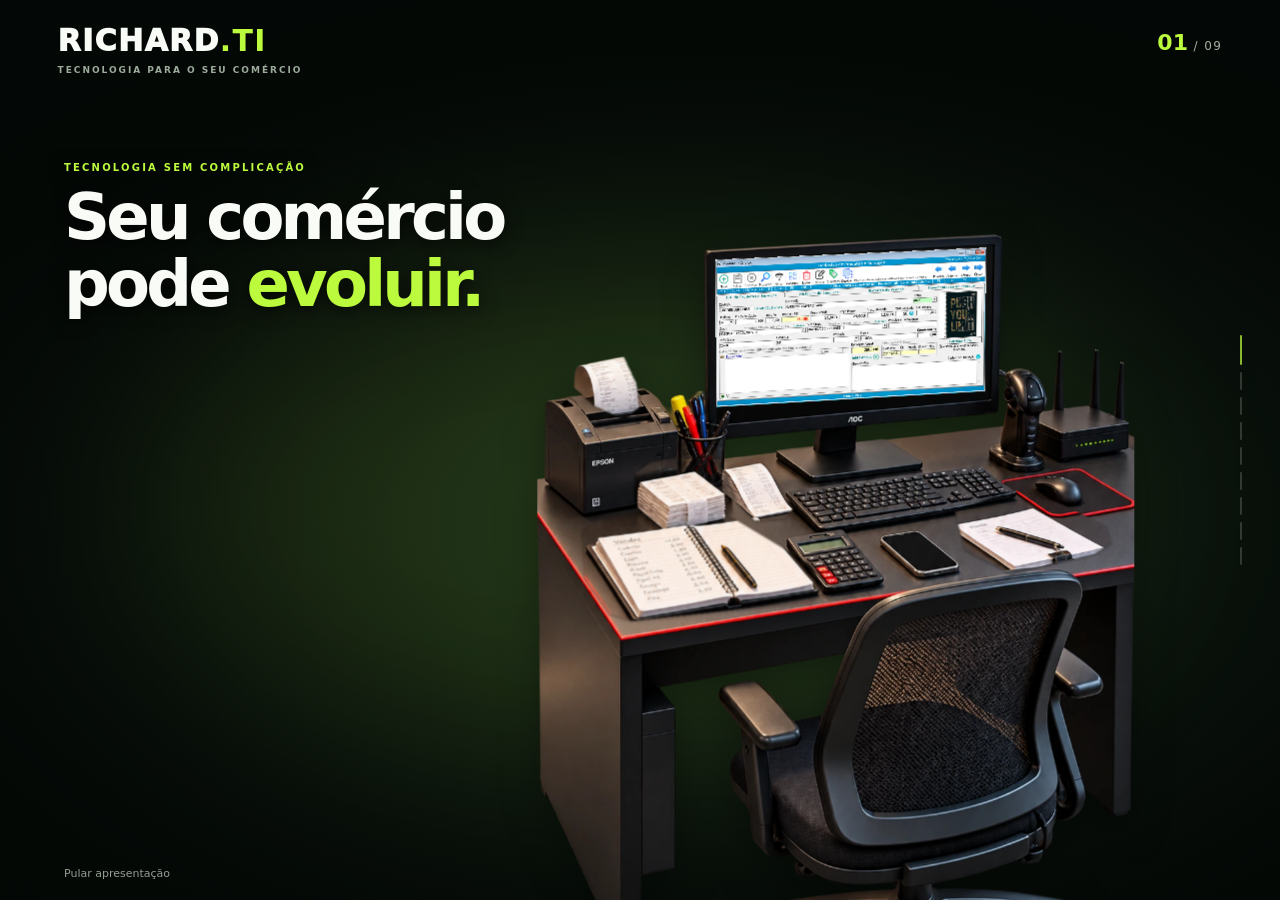
==== commit 7511ed88: "Add files via upload" ====
--- a/index.html
+++ b/index.html
@@ -4,14 +4,14 @@
 <meta charset="UTF-8">
 <meta name="viewport" content="width=device-width,initial-scale=1,viewport-fit=cover">
 <meta name="theme-color" content="#080d0a">
-<title>Richard TI • Evolução para o seu comércio</title>
+<title>Richard TI • Uma experiência mais fluida</title>
 <meta name="description" content="Seu comércio merece tecnologia que acompanha o seu ritmo. Conheça a Richard TI e o Controle+.">
 <style>
 :root{color-scheme:dark;--bg:#070b09;--green:#bcfa3d;--white:#f8fbf6;--muted:#b7c1b5;font-family:Inter,ui-sans-serif,system-ui,-apple-system,"Segoe UI",sans-serif}
 *{box-sizing:border-box}html,body{margin:0;width:100%;height:100%;overflow:hidden;background:var(--bg);color:var(--white);-webkit-font-smoothing:antialiased}button,a{font:inherit}button{cursor:pointer}a{color:inherit}
 :focus-visible{outline:2px solid var(--green);outline-offset:5px}
-#scrollport{height:100svh;height:100dvh;width:100%;overflow-y:auto;overflow-x:hidden;scroll-snap-type:y mandatory;scroll-behavior:smooth;overscroll-behavior-y:contain;scrollbar-width:none;touch-action:none}
-#scrollport::-webkit-scrollbar{display:none}.chapter{height:100svh;height:100dvh;scroll-snap-align:start;scroll-snap-stop:always;pointer-events:none}
+#scrollport{height:100svh;height:100dvh;width:100%;overflow-y:auto;overflow-x:hidden;scroll-behavior:auto;overscroll-behavior-y:contain;scrollbar-width:none;touch-action:pan-y;-webkit-overflow-scrolling:touch}
+#scrollport::-webkit-scrollbar{display:none}.scroll-length{height:810vh;height:810dvh;pointer-events:none}
 .stage{position:fixed;inset:0;overflow:hidden;isolation:isolate;background:radial-gradient(ellipse 62% 52% at 55% 58%,#182b1b 0%,#0d1710 55%,#060b08 100%);pointer-events:none}
 .stage:after{content:"";position:absolute;inset:0;z-index:3;background:radial-gradient(ellipse 75% 60% at 55% 58%,transparent 31%,#01040283 100%);pointer-events:none}
 .halo{position:absolute;left:50%;top:56%;width:min(95vw,1000px);height:min(60vh,540px);transform:translate(-50%,-50%);border-radius:50%;background:#b9fa2814;filter:blur(86px);z-index:0}
@@ -21,7 +21,7 @@
 .world{position:absolute;inset:0;z-index:5;pointer-events:none}.rig{position:absolute;left:0;top:0;width:941px;height:1672px;transform-origin:0 0;will-change:transform;filter:drop-shadow(0 21px 32px #0005)}.desk{position:absolute;inset:0;width:941px;height:1672px;object-fit:fill;user-select:none;pointer-events:none}
 .papers{position:absolute;inset:0}.flyleaf{position:absolute;pointer-events:none;opacity:0;transform-origin:50% 50%;will-change:transform,opacity;filter:drop-shadow(0 3px 6px #0008)}.intake-glow{position:absolute;left:416px;top:457px;width:152px;height:152px;border-radius:50%;pointer-events:none;opacity:0;background:radial-gradient(circle,#c5ff4c80 0%,#82de2780 13%,#bcff2b26 36%,transparent 68%);filter:blur(12px);mix-blend-mode:screen}.paper{position:absolute;display:block;object-fit:fill;transform-origin:50% 50%;will-change:transform,opacity;pointer-events:none;filter:drop-shadow(0 2px 2px #0005)}
 .screen{position:absolute;left:0;top:0;width:1280px;height:720px;transform-origin:0 0;transform:matrix3d(.348652632,-.006484794,0,.000021270,.004210413,.330064598,0,.000010005,0,0,1,0,281,412,0,1);background:#090b0b;backface-visibility:hidden;overflow:hidden;box-shadow:inset 0 0 24px #000;will-change:contents}
-.screen>div{position:absolute;inset:0;opacity:0;transition:opacity 0.38s ease;overflow:hidden}.screen>div.visible{opacity:1}
+.screen>div{position:absolute;inset:0;opacity:0;transition:none;overflow:hidden}.screen>div.visible{opacity:1}
 .screen img{display:block;width:100%;height:100%;object-fit:fill}
 .screen .black{background:radial-gradient(ellipse at 35% 28%,#111a18,#010303 75%)}
 .screen .fault{position:absolute;left:29%;top:29%;width:47%;min-height:170px;background:linear-gradient(#ecf0f4,#d8dce2);color:#18212e;border-radius:9px;border:1px solid #a2aab2;box-shadow:0 24px 66px #0008;padding:24px 26px;font:23px 'Segoe UI',Arial,sans-serif}
@@ -74,17 +74,7 @@
  <a class="skip" href="#" id="skip">Pular apresentação</a>
  <span id="announcement" role="status" aria-live="polite"></span>
 </div>
-<main id="scrollport" aria-label="Conheça as soluções Richard TI em nove etapas">
- <section class="chapter" data-scene="0" aria-label="01, mesa do comércio"></section>
- <section class="chapter" data-scene="1" aria-label="02, computador lento"></section>
- <section class="chapter" data-scene="2" aria-label="03, rede interna"></section>
- <section class="chapter" data-scene="3" aria-label="04, armazenamento e arquivos"></section>
- <section class="chapter" data-scene="4" aria-label="05, papéis e controles manuais"></section>
- <section class="chapter" data-scene="5" aria-label="06, papéis começam a se levantar"></section>
- <section class="chapter" data-scene="6" aria-label="07, papéis entram no monitor"></section>
- <section class="chapter" data-scene="7" aria-label="08, revelação do Controle Mais"></section>
- <section class="chapter" data-scene="8" aria-label="09, zoom final no sistema Controle Mais"></section>
-</main>
+<main id="scrollport" aria-label="Percorra a história deslizando continuamente para conhecer a Richard TI"><div class="scroll-length" id="scroll-length" aria-hidden="true"></div></main>
 <script>
 (()=>{
  'use strict';
@@ -107,38 +97,56 @@
   {name:'Controle+',screen:'control'},
   {name:'Controle+ em foco',screen:'control',focus:[495,520,470,280]}
  ];
- const clamp=(v,min=0,max=1)=>Math.min(max,Math.max(min,v)),ease=t=>1-Math.pow(1-clamp(t),3),lerp=(a,b,t)=>a+(b-a)*t;
+
+ const clamp=(v,min=0,max=1)=>Math.min(max,Math.max(min,v));
+ const lerp=(a,b,t)=>a+(b-a)*t;
+ const ease=t=>1-Math.pow(1-clamp(t),3);
+ const smooth=t=>{const x=clamp(t);return x*x*(3-2*x)};
+ const segment=(p,a,b)=>smooth((p-a)/(b-a));
+ const windowOpacity=(p,a,b,c,d)=>segment(p,a,b)*(1-segment(p,c,d));
  const reduced=window.matchMedia('(prefers-reduced-motion: reduce)').matches;
- let W=stage.clientWidth,H=stage.clientHeight,cam=null,state=0,requested=0,animating=false,paperP=0,rafLink=0;
- function home(){let s,ox,oy;if(W<760){s=Math.min(W*.99/941,H*.96/1672,.48);ox=(W-941*s)/2;oy=H*.555-914*s}
-  else{s=Math.min(W*.63/941,H*.93/1320,.83);ox=W*.66-485*s;oy=H*.59-840*s}return {s,ox,oy}}
+ const END=7.05;
+ // Each focus is reached in approximately half a screen of scrolling.
+ // The visitor may continue scrolling; no timers, locks, snapping or gesture queues.
+ const beats=[
+   {id:1,start:.18,settle:.53,hold:.91,home:1.19},
+   {id:2,start:1.25,settle:1.57,hold:1.94,home:2.22},
+   {id:3,start:2.28,settle:2.60,hold:2.96,home:3.24},
+   {id:4,start:3.30,settle:3.62,hold:3.99,home:4.27}
+ ];
+ const chapterMarks=[0,.29,1.34,2.35,3.38,4.42,4.97,5.75,6.22];
+ let W=stage.clientWidth,H=stage.clientHeight,cam=null;
+ let shown=0,target=0,raf=0,lastFrame=0,chapter=-1,cardId=0,paperP=-1,cardAnchor=null,lastCaption="";
+ function home(){let s,ox,oy;
+  if(W<760){s=Math.min(W*.99/941,H*.96/1672,.48);ox=(W-941*s)/2;oy=H*.555-914*s}
+  else{s=Math.min(W*.63/941,H*.93/1320,.83);ox=W*.66-485*s;oy=H*.59-840*s}
+  return {s,ox,oy};
+ }
  function focused(n){const f=sceneInfo[n].focus;if(!f)return home();const mobile=W<760;
   let s=Math.min((mobile?W*.91:W*.56)/f[2],(mobile?H*.48:H*.63)/f[3],mobile?1.28:1.32);
   const tx=mobile?W*.49:W*.47,ty=mobile?H*.60:H*.58;
-  return {s,ox:tx-f[0]*s,oy:ty-f[1]*s}
- }
- function moveCamera(c){cam=c;rig.style.transform=`translate3d(${c.ox}px,${c.oy}px,0) scale(${c.s})`;if(card.style.visibility==='visible')drawConnector()}
- function tween(ms,step){if(reduced){step(1);return Promise.resolve()}
-  return new Promise(resolve=>{let start=null;function frame(t){if(start===null)start=t;const k=clamp((t-start)/ms);step(ease(k));if(k<1)requestAnimationFrame(frame);else resolve()}requestAnimationFrame(frame)})}
- function tweenLinear(ms,step){if(reduced){step(1);return Promise.resolve()}
-  return new Promise(resolve=>{let start=null;function frame(t){if(start===null)start=t;const k=clamp((t-start)/ms);step(k);if(k<1)requestAnimationFrame(frame);else resolve()}requestAnimationFrame(frame)})}
- const pause=ms=>new Promise(r=>setTimeout(r,reduced?0:ms));
- function cameraTo(c,ms){const a={...cam};return tween(ms,t=>moveCamera({s:lerp(a.s,c.s,t),ox:lerp(a.ox,c.ox,t),oy:lerp(a.oy,c.oy,t)}))}
- function fade(node,visible){node.style.visibility=visible?'visible':'hidden';node.style.opacity=visible?'1':'0';node.style.transform=node===caption?(visible?'translate(-50%,0)':'translate(-50%,10px)'):(visible?'translateY(0)':'translateY(11px)')}
- function screen(name){['legacy','freeze','storage','black','control'].forEach(k=>{const el=$('screen-'+k);el.classList.toggle('visible',k===name)})}
- function hideCard(){fade(card,false);line.style.opacity='0'}
- function showCard(n){const scene=sceneInfo[n];$('code').textContent=scene.label;$('card-title').textContent=scene.title;$('card-copy').textContent=scene.copy;
-  if(W>=760){card.style.width='min(340px,28vw)';card.style.left=Math.round(W*.73)+'px';card.style.top=Math.round(H*.31)+'px'}else{card.style.left='';card.style.top='';card.style.width=''}
-  fade(card,true);drawConnector();line.style.opacity='1'}
- function drawConnector(){if(!sceneInfo[state].pin)return;
-  const [x,y]=sceneInfo[state].pin,[px,py]=[cam.ox+x*cam.s,cam.oy+y*cam.s];
-  const a=card.getBoundingClientRect(),b=stage.getBoundingClientRect();let x0,y0;
-  if(W<760){x0=a.left-b.left+a.width*.63;y0=a.bottom-b.top}else{x0=a.left-b.left;y0=a.top-b.top+a.height*.57}
-  const mx=W<760?x0+(px-x0)*.38:x0-(x0-px)*.40,my=W<760?y0+(py-y0)*.30:Math.min(y0,py)-30;
+  return {s,ox:tx-f[0]*s,oy:ty-f[1]*s};
+ }
+ function setCamera(c){cam=c;rig.style.transform=`translate3d(${c.ox.toFixed(2)}px,${c.oy.toFixed(2)}px,0) scale(${c.s.toFixed(5)})`}
+ function opacity(el,a){const value=clamp(a);el.style.opacity=value.toFixed(3);el.style.visibility=value<.003?'hidden':'visible'}
+ function cardContent(id){if(cardId===id)return;cardId=id;cardAnchor=null;if(!id)return;
+  const sc=sceneInfo[id];$('code').textContent=sc.label;$('card-title').textContent=sc.title;$('card-copy').textContent=sc.copy;
+  if(W>=760){card.style.width='min(340px,28vw)';card.style.left=Math.round(W*.73)+'px';card.style.top=Math.round(H*.31)+'px'}
+  else{card.style.left='';card.style.top='';card.style.width=''}
+ }
+ function drawConnector(id){const [x,y]=sceneInfo[id].pin;
+  const px=cam.ox+x*cam.s,py=cam.oy+y*cam.s;
+  if(!cardAnchor){const a=card.getBoundingClientRect(),b=stage.getBoundingClientRect();
+   cardAnchor=W<760?{x:a.left-b.left+a.width*.63,y:a.bottom-b.top}:{x:a.left-b.left,y:a.top-b.top+a.height*.57};
+  }
+  const x0=cardAnchor.x,y0=cardAnchor.y;
+  const mx=W<760?x0+(px-x0)*.38:x0-(x0-px)*.40;
+  const my=W<760?y0+(py-y0)*.30:Math.min(y0,py)-30;
   $('link-path').setAttribute('d',`M ${x0.toFixed(1)} ${y0.toFixed(1)} Q ${mx.toFixed(1)} ${my.toFixed(1)} ${px.toFixed(1)} ${py.toFixed(1)}`);
-  $('link-a').setAttribute('cx',x0);$('link-a').setAttribute('cy',y0);$('link-b').setAttribute('cx',px);$('link-b').setAttribute('cy',py)
- }
- function papers(t){paperP=t;paperNodes.forEach((el,i)=>{
+  $('link-a').setAttribute('cx',x0);$('link-a').setAttribute('cy',y0);
+  $('link-b').setAttribute('cx',px);$('link-b').setAttribute('cy',py);
+ }
+ function papers(t){if(Math.abs(t-paperP)<.0001)return;paperP=t;paperNodes.forEach((el,i)=>{
   const lift=ease(clamp(t/.28));const dissolve=ease(clamp((t-.31)/.34));
   const wiggle=((i%2)?1:-1)*(3.5*lift+7*dissolve);
   const offsetX=Math.sin(i*2.4)*9*lift,offsetY=-34*lift-20*dissolve;
@@ -158,58 +166,83 @@
  const glow=clamp((t-.42)/.22)*(1-clamp((t-.93)/.07));
  $('intake-glow').style.opacity=(glow*.82).toFixed(3);
  }
- function showCaption(n){$('caption-kicker').textContent=sceneInfo[n].caption[0];$('caption-title').textContent=sceneInfo[n].caption[1];fade(caption,true)}
- function header(n){$('n').textContent=String(n+1).padStart(2,'0');[...$('rail').children].forEach((el,i)=>el.classList.toggle('active',i===n));$('announcement').textContent=sceneInfo[n].name}
- async function transition(next){
-  animating=true;const prev=state;hideCard();fade(caption,false);fade(finish,false);fade(hero,false);
-  if([1,2,3,4,8].includes(prev)){await cameraTo(home(),reduced?0:590);await pause(90)}
-  state=next;header(next);
-  if(next<=4){const start=paperP;if(start>0)await tween(650,t=>papers(lerp(start,0,t)));
-   papers(0);screen(sceneInfo[next].screen);
-   if(next===0){await cameraTo(home(),420);fade(hero,true)}
-   else{await cameraTo(focused(next),920);await pause(145);showCard(next)}
-  }else if(next===5){screen('legacy');await cameraTo(home(),640);const p=paperP;await tweenLinear(1370,t=>papers(lerp(p,.28,t)));showCaption(next)}
-  else if(next===6){await cameraTo(home(),530);screen('legacy');const p=paperP,black=$('screen-black');black.style.opacity='0';await tweenLinear(2250,t=>{papers(lerp(p,1,t));black.style.opacity=clamp((t-.53)/.35).toFixed(3)});papers(1);screen('black');black.style.opacity='';showCaption(next)}
-  else if(next===7){await cameraTo(home(),490);papers(1);screen('black');await pause(320);screen('control')}
-  else if(next===8){papers(1);screen('control');await cameraTo(focused(next),980);fade(finish,true)}
-  await pause(100);animating=false;
-  if(requested!==state){const d=Math.sign(requested-state);requestAnimationFrame(()=>transition(state+d))}
- }
- function onScene(n){requested=n;if(animating)return;if(n===state)return;const dir=Math.sign(n-state);transition(state+dir)}
- // One deliberate gesture always means one chapter. Browser momentum cannot skip a diagnosis.
- function go(index){const n=clamp(index,0,8);if(animating||n===state)return;requested=n;
-  scroller.scrollTo({top:n*scroller.clientHeight,behavior:'instant'});onScene(n)}
- let wheelBurst=false,wheelSum=0,wheelSilence;
- scroller.addEventListener('wheel',e=>{
-  e.preventDefault();clearTimeout(wheelSilence);wheelSilence=setTimeout(()=>{wheelBurst=false;wheelSum=0},780);
-  if(wheelBurst||animating)return;wheelSum+=e.deltaY;
-  if(Math.abs(wheelSum)>48){const d=Math.sign(wheelSum);wheelSum=0;wheelBurst=true;go(state+d)}
- },{passive:false});
- let startTouch=null;
- scroller.addEventListener('touchstart',e=>{if(e.touches.length===1)startTouch={x:e.touches[0].clientX,y:e.touches[0].clientY}},{passive:true});
- scroller.addEventListener('touchmove',e=>{if(startTouch&&e.cancelable)e.preventDefault()},{passive:false});
- scroller.addEventListener('touchend',e=>{if(!startTouch)return;
-  const dy=e.changedTouches[0].clientY-startTouch.y,dx=e.changedTouches[0].clientX-startTouch.x;startTouch=null;
-  if(Math.abs(dy)>47&&Math.abs(dy)>Math.abs(dx)*1.15)go(state+(dy<0?1:-1))
- },{passive:true});
- scroller.addEventListener('touchcancel',()=>startTouch=null,{passive:true});
- // Keyboard support, replay and direct skip remain available without a bottom navigation bar.
- $('skip').addEventListener('click',async e=>{e.preventDefault();if(animating)return;hideCard();fade(hero,false);fade(caption,false);state=8;requested=8;papers(1);screen('control');header(8);scroller.scrollTo({top:8*scroller.clientHeight,behavior:'instant'});await cameraTo(focused(8),950);fade(finish,true)});
+
+ function render(p){
+  const base=home();let active=0,focusAmount=0;
+  for(const b of beats){const z=segment(p,b.start,b.settle)*(1-segment(p,b.hold,b.home));
+   if(z>focusAmount){focusAmount=z;active=b.id;}
+  }
+  const finalFocus=segment(p,6.10,6.56);
+  let next=base;
+  if(focusAmount>.0001){const f=focused(active);next={s:lerp(base.s,f.s,focusAmount),ox:lerp(base.ox,f.ox,focusAmount),oy:lerp(base.oy,f.oy,focusAmount)}}
+  if(finalFocus>.0001){const f=focused(8);next={s:lerp(next.s,f.s,finalFocus),ox:lerp(next.ox,f.ox,finalFocus),oy:lerp(next.oy,f.oy,finalFocus)}}
+  setCamera(next);
+  // Hero never shares screen space with a diagnosis.
+  opacity(hero,1-segment(p,.06,.31));
+  hero.style.transform=`translateY(${(-10*segment(p,.06,.31)).toFixed(2)}px)`;
+  let showId=0,cardAlpha=0;
+  for(const b of beats){const a=windowOpacity(p,b.settle-.07,b.settle+.045,b.hold-.055,b.hold+.105);
+   if(a>cardAlpha){showId=b.id;cardAlpha=a}
+  }
+  if(showId){cardContent(showId);card.style.transform=`translateY(${((1-cardAlpha)*11).toFixed(1)}px)`;opacity(card,cardAlpha);opacity(line,cardAlpha);drawConnector(showId)}
+  else{opacity(card,0);opacity(line,0)}
+  // Screen overlays are independent from the photograph and reversible on scroll up.
+  const freeze=windowOpacity(p,.23,.41,1.00,1.19);
+  const storage=windowOpacity(p,2.29,2.50,3.03,3.24);
+  opacity($('screen-legacy'),1);
+  opacity($('screen-freeze'),freeze);
+  opacity($('screen-storage'),storage);
+  opacity($('screen-black'),segment(p,5.12,5.61));
+  opacity($('screen-control'),segment(p,5.77,6.05));
+  // Rising papers -> clearly visible flight -> fully empty desk.
+  const paperProgress=segment(p,4.35,5.63);
+  papers(paperProgress);
+  // Paper animation updates the intake glow and leaf opacity independently.
+  const capA=windowOpacity(p,4.40,4.54,4.83,5.00),capB=windowOpacity(p,5.08,5.24,5.55,5.73);
+  const capIsB=capB>capA;
+  const nextCaption=capIsB?'absorb':'lift';
+  if(lastCaption!==nextCaption){lastCaption=nextCaption;$('caption-kicker').textContent=capIsB?'TUDO EM UM SÓ LUGAR':'A TRANSFORMAÇÃO COMEÇA';$('caption-title').textContent=capIsB?'Menos improviso. Mais controle.':'Do papel para o digital.';}
+  opacity(caption,Math.max(capA,capB));
+  caption.style.transform=`translate(-50%,${(12*(1-Math.max(capA,capB))).toFixed(1)}px)`;
+  const done=segment(p,6.56,6.85);opacity(finish,done);finish.style.transform=`translateY(${((1-done)*14).toFixed(1)}px)`;
+  finish.style.pointerEvents=done>.65?'auto':'none';
+  let n=0;for(let i=chapterMarks.length-1;i>=0;i--){if(p>=chapterMarks[i]){n=i;break}}
+  if(n!==chapter){chapter=n;$('n').textContent=String(n+1).padStart(2,'0');[...$('rail').children].forEach((el,i)=>el.classList.toggle('active',i===n));$('announcement').textContent=sceneInfo[n].name}
+ }
+ function needsFrame(){if(!raf)raf=requestAnimationFrame(frame)}
+ function frame(now){raf=0;if(!lastFrame)lastFrame=now;
+  const dt=Math.min(.048,Math.max(.001,(now-lastFrame)/1000));lastFrame=now;
+  if(reduced){shown=target}else{
+   const dif=target-shown;
+   // Large/continuous swipes keep moving fluidly; cap visual velocity to
+   // avoid vanishing cards, instead of locking input or snapping chapters.
+   const inFocus=beats.some(b=>shown>=b.settle&&shown<=b.hold);
+   const speed=inFocus?1.04:1.72;   // viewport-height units per second
+   const desired=dif*(1-Math.exp(-12*dt));
+   shown+=clamp(desired,-speed*dt,speed*dt);
+   if(Math.abs(dif)<.0007)shown=target;
+  }
+  render(shown);
+  if(Math.abs(target-shown)>.0007)needsFrame();else lastFrame=0;
+ }
+ function progressFromScroll(){target=clamp(scroller.scrollTop/Math.max(1,H),0,END);needsFrame()}
+ scroller.addEventListener('scroll',progressFromScroll,{passive:true});
+ function resize(){const oldH=H;W=stage.clientWidth;H=stage.clientHeight;cardAnchor=null;
+  $('scroll-length').style.height=`${(END+1)*H}px`;
+  if(oldH&&oldH!==H){scroller.scrollTop=target*H}
+  target=clamp(scroller.scrollTop/Math.max(1,H),0,END);render(shown);needsFrame();
+ }
+ window.addEventListener('resize',resize,{passive:true});
+ window.addEventListener('orientationchange',()=>setTimeout(resize,120),{passive:true});
+ const skip=$('skip');skip.addEventListener('click',e=>{e.preventDefault();scroller.scrollTo({top:END*H,behavior:reduced?'instant':'smooth'})});
  window.addEventListener('keydown',e=>{if(e.target.closest('a,button,input,textarea'))return;
-  const forwards=['ArrowDown','ArrowRight','PageDown',' '],backwards=['ArrowUp','ArrowLeft','PageUp'];if(forwards.includes(e.key)||backwards.includes(e.key)){
-   e.preventDefault();if(!e.repeat)go(state+(forwards.includes(e.key)?1:-1))
-  }
- });
- // Only expose a verified contact link. Do not silently send potential clients to a fabricated number.
- $('contact').setAttribute('href','https://wa.me/5562999407334');
- const resize=()=>{W=stage.clientWidth;H=stage.clientHeight;moveCamera([1,2,3,4,8].includes(state)?focused(state):home());if(card.style.visibility==='visible')showCard(state)};
- window.addEventListener('resize',resize,{passive:true});resize();screen('legacy');papers(0);header(0);fade(hero,true);
- // QA: ?scene=3 renders a single state immediately for deterministic visual testing.
- const direct=Number(new URLSearchParams(location.search).get('scene'));
- if(Number.isInteger(direct)&&direct>=1&&direct<=9){const k=direct-1;state=k;requested=k;header(k);
-  papers(k<=4?0:k===5?.28:1);screen(sceneInfo[k].screen);fade(hero,k===0);
-  if([1,2,3,4,8].includes(k)){moveCamera(focused(k));if(k<=4)showCard(k);if(k===8)fade(finish,true)}else{moveCamera(home());if([5,6].includes(k))showCaption(k)}
- }
+  if(e.key==='Home'||e.key==='End'){e.preventDefault();scroller.scrollTo({top:e.key==='Home'?0:END*H,behavior:'smooth'})}
+ });
+ // Ready for automation / deterministic screenshots; query p=2.70 positions timeline directly.
+ window.__qaRender=p=>{shown=target=clamp(p,0,END);scroller.scrollTop=shown*H;render(shown)};
+ const urlP=new URLSearchParams(location.search).get('p');
+ resize();papers(0);render(0);
+ if(urlP!==null&&Number.isFinite(Number(urlP))){scroller.scrollTop=clamp(Number(urlP),0,END)*H;shown=target=clamp(Number(urlP),0,END);render(shown)}
 })();
 </script>
 </body>
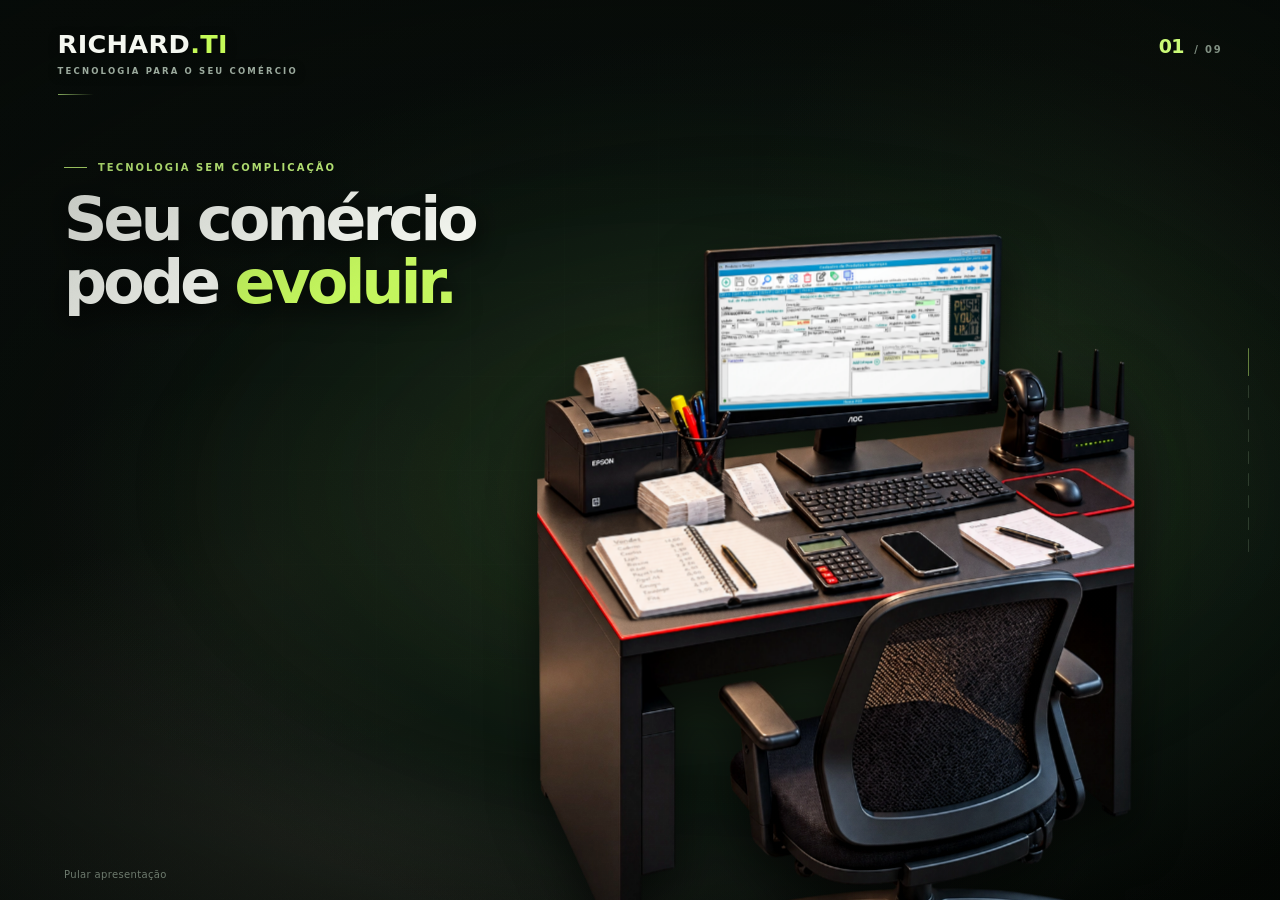
==== commit 50361d56: "Add files via upload" ====
--- a/index.html
+++ b/index.html
@@ -4,7 +4,7 @@
 <meta charset="UTF-8">
 <meta name="viewport" content="width=device-width,initial-scale=1,viewport-fit=cover">
 <meta name="theme-color" content="#080d0a">
-<title>Richard TI • Uma experiência mais fluida</title>
+<title>Richard TI • Tecnologia para o seu comércio</title>
 <meta name="description" content="Seu comércio merece tecnologia que acompanha o seu ritmo. Conheça a Richard TI e o Controle+.">
 <style>
 :root{color-scheme:dark;--bg:#070b09;--green:#bcfa3d;--white:#f8fbf6;--muted:#b7c1b5;font-family:Inter,ui-sans-serif,system-ui,-apple-system,"Segoe UI",sans-serif}
@@ -40,22 +40,87 @@
 @media(max-width:760px){.brand{top:calc(env(safe-area-inset-top) + 25px)}.brand span{font-size:8px;letter-spacing:.15em}.counter{top:calc(env(safe-area-inset-top) + 27px)}.rail{right:12px;gap:5px}.rail span{height:12px}.rail span.active{height:21px}.hero{top:calc(env(safe-area-inset-top) + 130px);left:23px;width:calc(100% - 46px)}.hero h1{font-size:36px;max-width:310px}.card{left:19px!important;top:calc(env(safe-area-inset-top) + 116px)!important;width:calc(100% - 38px)!important;max-width:none;padding:14px 17px}.card h2{font-size:20px;margin:6px 0}.card p{font-size:12px;line-height:1.37}.finish{left:23px;top:calc(env(safe-area-inset-top) + 122px)}.finish h2{font-size:31px}.finish p{font-size:12px}.caption{top:calc(env(safe-area-inset-top) + 130px);bottom:auto}.mini{right:20px;bottom:calc(env(safe-area-inset-bottom) + 16px)}.skip{left:22px;bottom:calc(env(safe-area-inset-bottom) + 16px)}}
 @media(max-height:630px){.hero{top:108px}.card{top:97px!important}.finish{top:112px}}
 @media(prefers-reduced-motion:reduce){.fault .bar:before{animation:none}.rig,.card,.line{transition:none!important}}
+
+/* V24 — editorial art direction, measured lighting, zero change to scroll physics. */
+:root{--bg:#070b09;--green:#c4fa57;--white:#f4f7f0;--muted:#a5b4a7}
+.stage{background:
+ radial-gradient(ellipse 58% 52% at 62% 55%,#1c2b1c 0%,#0d1710 65%,transparent 100%),
+ radial-gradient(ellipse 70% 44% at 34% 90%,#232720 0%,transparent 75%),
+ linear-gradient(139deg,#090e0b 0%,#080d0a 56%,#050805 100%)}
+.stage:after{z-index:16;background:radial-gradient(ellipse 93% 81% at 50% 55%,transparent 37%,#02050372 100%);pointer-events:none}
+.halo{z-index:0;left:59%;top:54%;width:min(110vw,1180px);height:min(68vh,680px);background:radial-gradient(ellipse at center,#9ccc4222 0%,#537c2613 31%,transparent 72%);filter:blur(48px)}
+.ambient-light{position:absolute;z-index:0;inset:0;pointer-events:none;background:
+ radial-gradient(ellipse 29% 27% at 21% 63%,#b1a06b0a 0%,transparent 80%),
+ radial-gradient(ellipse 34% 47% at 87% 30%,#779b5410 0%,transparent 87%)}
+.studio-grid{position:absolute;z-index:0;inset:0;pointer-events:none;opacity:.12;background-image:
+ linear-gradient(to right,#9ccf9027 1px,transparent 1px),linear-gradient(to bottom,#9ccf9020 1px,transparent 1px);
+ background-size:94px 94px;mask-image:radial-gradient(ellipse 56% 66% at 50% 52%,#000,transparent 95%)}
+.film-grain{position:absolute;z-index:17;inset:0;pointer-events:none;background-image:url('assets/grain.webp');background-size:192px 192px;opacity:.028;mix-blend-mode:soft-light}
+.world{z-index:5}.rig{filter:drop-shadow(0 32px 38px #0009)}
+.desk{filter:contrast(1.035) saturate(1.055);backface-visibility:hidden}
+.screen-premium{position:absolute;left:278px;top:385px;width:448px;height:274px;pointer-events:none;isolation:isolate;z-index:3;transform:translateZ(0)}
+.screen-layer,.screen-reflection{position:absolute;inset:0;display:block;width:100%;height:100%;object-fit:fill;pointer-events:none}
+.screen-layer{opacity:0;visibility:hidden;will-change:opacity}
+.screen-reflection{opacity:.64;z-index:7}
+.brand{z-index:22;top:calc(env(safe-area-inset-top) + 31px);font-size:clamp(21px,2vw,27px);letter-spacing:.013em;font-weight:860;text-shadow:0 2px 10px #0008}
+.brand b{color:var(--green);font-weight:820}
+.brand span{margin-top:9px;color:#9cab9e;font-size:8.5px;font-weight:640;letter-spacing:.255em}
+.brand:after{content:'';display:block;width:36px;height:1px;margin-top:18px;background:linear-gradient(90deg,#c5f887a8,transparent)}
+.counter{z-index:22;top:calc(env(safe-area-inset-top) + 35px);font-size:10px;color:#819083;letter-spacing:.18em;font-weight:550}
+.counter strong{font-size:19px;letter-spacing:-.035em;font-weight:740;color:#cafa77;margin-right:5px}
+.rail{z-index:20;right:clamp(14px,2.4vw,38px);opacity:.45;gap:9px}.rail span{height:13px;width:1.5px;background:#bad6ab6a}.rail span.active{height:28px;background:#ccff78}
+.hero{z-index:12;top:clamp(153px,18vh,212px);width:min(495px,90vw);text-shadow:0 8px 28px #000d}
+.hero .eyebrow,.kicker{display:flex;align-items:center;gap:11px;font-size:10px;letter-spacing:.205em;font-weight:750;color:#c8fa7f}
+.hero .eyebrow:before,.finish .kicker:before,.caption .kicker:before{content:'';width:23px;height:1px;background:#bded74;display:inline-block;flex-shrink:0}
+.hero h1{max-width:500px;font-size:clamp(38px,4.7vw,68px);line-height:1.04;font-weight:790;letter-spacing:-.062em;margin:15px 0 0;text-wrap:balance}
+.hero h1 em,.finish h2 em{color:#c4f65e}
+.card{z-index:20;max-width:354px;border:1px solid #80987774;border-radius:16px;background:linear-gradient(145deg,#111a15f6,#0a100dF5);box-shadow:0 26px 70px #000b,0 2px 10px #0008,inset 0 1px 0 #ffffff12;backdrop-filter:blur(22px);-webkit-backdrop-filter:blur(22px);padding:20px 23px 22px;overflow:hidden}
+.card:after{content:'';position:absolute;right:-15%;top:-70%;width:68%;height:145%;background:radial-gradient(circle,#b0ec4310,transparent 68%);pointer-events:none}
+.card-accent{position:absolute;top:20px;left:0;width:2px;height:calc(100% - 40px);border-radius:3px;background:linear-gradient(#c6fc75,#a4db4966)}
+.card .code{font-weight:760;color:#bfed81;letter-spacing:.2em;font-size:10px}
+.card h2{font-size:clamp(21px,1.9vw,26px);line-height:1.13;margin:12px 0 10px;letter-spacing:-.033em;font-weight:730}
+.card p{font-size:13px;line-height:1.62;color:#b8c7b9;max-width:307px;letter-spacing:.005em}
+.line{z-index:18}.line path{stroke:#b9f37f;stroke-width:1.35;filter:drop-shadow(0 0 5px #baff6e40);opacity:.87}.line circle{fill:#c6fa8a;stroke:#0c130f;stroke-width:2.5}
+.caption{z-index:13;text-shadow:0 8px 22px #000e}.caption .kicker{justify-content:center;font-size:9px;color:#c7f78d}.caption h2{font-size:clamp(27px,3vw,41px);font-weight:760;line-height:1.1;letter-spacing:-.047em}
+.finish{z-index:19}.finish .kicker{font-size:10px}.finish h2{font-weight:790;letter-spacing:-.054em;font-size:clamp(34px,4vw,53px);max-width:440px}.finish p{font-size:14px;line-height:1.65;color:#bed0bf}.finish a{margin-top:20px;padding:15px 22px;border-radius:10px;background:#c2f66d;color:#0d1709;box-shadow:0 12px 40px #bdf5591b,inset 0 1px 0 #fff8;font-size:13px;font-weight:800;letter-spacing:.012em;transition:filter .2s,transform .2s}.finish a:hover{filter:brightness(1.07);transform:translateY(-2px)}
+.skip{z-index:20;font-size:10px;letter-spacing:.035em;color:#9aab9a;opacity:.64}.skip:hover{opacity:1;color:#d2ff9f}
+.mini{font-size:9px;color:#9aafa1;letter-spacing:.13em}
+@media(max-width:760px){
+ .brand{top:calc(env(safe-area-inset-top) + 21px);font-size:21px}.brand span{font-size:7.5px;letter-spacing:.17em;margin-top:8px}.brand:after{margin-top:12px;width:30px}
+ .counter{top:calc(env(safe-area-inset-top) + 27px);font-size:10px}.counter strong{font-size:19px}
+ .hero{top:calc(env(safe-area-inset-top) + 111px);left:25px;width:calc(100% - 50px)}
+ .hero h1{font-size:clamp(31px,8.5vw,37px);max-width:336px;letter-spacing:-.057em;line-height:1.055;margin-top:11px}
+ .hero .eyebrow{font-size:8px;letter-spacing:.165em;gap:7px}.hero .eyebrow:before{width:15px}
+ .card{left:20px!important;top:calc(env(safe-area-inset-top) + 117px)!important;width:calc(100% - 40px)!important;padding:17px 19px 19px;border-radius:15px;backdrop-filter:blur(15px)}
+ .card .code{font-size:9px}.card h2{font-size:21px;margin:8px 0 7px}.card p{font-size:12.5px;line-height:1.48}
+ .finish{left:24px;top:calc(env(safe-area-inset-top) + 117px);width:calc(100% - 48px)}.finish h2{font-size:33px}.finish p{font-size:12.5px}.finish a{font-size:12px;margin-top:13px;padding:13px 15px}
+ .caption{top:calc(env(safe-area-inset-top) + 121px)}.caption h2{font-size:29px}
+ .rail{right:9px;gap:7px}.rail span{height:10px}.rail span.active{height:22px}
+ .skip{bottom:calc(env(safe-area-inset-bottom) + 17px);left:24px}
+ .studio-grid{opacity:.075}.film-grain{opacity:.018}
+}
+@media(max-height:630px){.hero{top:103px}.hero h1{font-size:31px}.card{top:97px!important}.finish{top:104px}}
+@media(prefers-reduced-motion:reduce){.finish a{transition:none}.halo{filter:none}}
+
+ .finish a span{margin-left:11px;display:inline-block;transition:transform .18s}.finish a:hover span{transform:translate(2px,-2px)}
 </style>
 </head>
 <body>
 <div class="stage" id="stage" aria-live="off">
- <div class="halo"></div><div class="brand">RICHARD<b>.TI</b><span>TECNOLOGIA PARA O SEU COMÉRCIO</span></div>
+ <div class="halo"></div><div class="ambient-light"></div><div class="studio-grid" aria-hidden="true"></div><div class="film-grain" aria-hidden="true"></div><div class="brand">RICHARD<b>.TI</b><span>TECNOLOGIA PARA O SEU COMÉRCIO</span></div>
  <div class="counter"><strong id="n">01</strong> / 09</div>
  <div class="rail" id="rail" aria-hidden="true"><span class="active"></span><span></span><span></span><span></span><span></span><span></span><span></span><span></span><span></span></div>
  <div class="world"><div class="rig" id="rig">
-  <img class="desk" src="assets/mesa-limpa.webp" alt="" aria-hidden="true">
-  <div class="screen" id="monitor-screen">
-   <div id="screen-legacy" class="visible"><img src="assets/sistema-antigo.webp" alt=""></div>
-   <div id="screen-freeze"><img src="assets/sistema-antigo.webp" alt=""><div class="fault"><b>Programa não responde</b><small>Aguarde enquanto o sistema processa a operação...</small><div class="bar"></div></div></div>
-   <div id="screen-storage"><img src="assets/sistema-antigo.webp" alt=""><div class="warning"><b>Armazenamento cheio</b>Não foi possível salvar este arquivo.<br><br><span class="danger">Espaço insuficiente no disco.</span></div></div>
-   <div id="screen-black" class="black"></div>
-   <div id="screen-control"><img src="assets/controle-real.webp" alt=""></div>
-   <div class="glass"></div>
+  <img class="desk" src="assets/mesa-premium.webp" alt="" aria-hidden="true">
+  <!-- All display states are pre-mapped to the four corners of the ACTUAL LCD,
+       with a physical-pixel alpha mask; no browser CSS matrix3d or overhanging UI. -->
+  <div class="screen-premium" id="monitor-screen" aria-hidden="true">
+   <img class="screen-layer" id="screen-legacy" src="assets/screen-legacy.webp" alt="" decoding="async" fetchpriority="high">
+   <img class="screen-layer" id="screen-freeze" src="assets/screen-freeze.webp" alt="" decoding="async">
+   <img class="screen-layer" id="screen-storage" src="assets/screen-storage.webp" alt="" decoding="async">
+   <img class="screen-layer" id="screen-black" src="assets/screen-black.webp" alt="" decoding="async">
+   <img class="screen-layer" id="screen-control" src="assets/screen-control.webp" alt="" decoding="async">
+   <img class="screen-reflection" src="assets/screen-reflection.webp" alt="" decoding="async">
   </div>
   <div class="intake-glow" id="intake-glow"></div>
   <div class="papers" id="papers">
@@ -68,7 +133,7 @@
  </div></div>
  <div class="hero" id="hero"><div class="eyebrow">TECNOLOGIA SEM COMPLICAÇÃO</div><h1>Seu comércio pode <em>evoluir.</em></h1></div>
  <svg class="line" id="line" xmlns="http://www.w3.org/2000/svg" aria-hidden="true"><path id="link-path"/><circle id="link-a" r="4"/><circle id="link-b" r="5"/></svg>
- <div class="card" id="card"><div class="code" id="code"></div><h2 id="card-title"></h2><p id="card-copy"></p></div>
+ <div class="card" id="card"><div class="card-accent" aria-hidden="true"></div><div class="code" id="code"></div><h2 id="card-title"></h2><p id="card-copy"></p></div>
  <div class="caption" id="caption"><div class="kicker" id="caption-kicker"></div><h2 id="caption-title"></h2></div>
  <div class="finish" id="finish"><div class="kicker">UMA NOVA ETAPA</div><h2>Seu negócio merece <em>evoluir.</em></h2><p>Do sistema antigo e dos controles manuais a uma rotina mais organizada. Conheça o Controle+.</p><a href="https://wa.me/5562999407334" id="contact">Conversar com a Richard TI <span aria-hidden="true">↗</span></a></div>
  <a class="skip" href="#" id="skip">Pular apresentação</a>
@@ -204,6 +269,7 @@
   if(lastCaption!==nextCaption){lastCaption=nextCaption;$('caption-kicker').textContent=capIsB?'TUDO EM UM SÓ LUGAR':'A TRANSFORMAÇÃO COMEÇA';$('caption-title').textContent=capIsB?'Menos improviso. Mais controle.':'Do papel para o digital.';}
   opacity(caption,Math.max(capA,capB));
   caption.style.transform=`translate(-50%,${(12*(1-Math.max(capA,capB))).toFixed(1)}px)`;
+  const skipVisibility=1-segment(p,5.75,6.15);opacity($('skip'),.68*skipVisibility);$('skip').style.pointerEvents=skipVisibility>.2?'auto':'none';
   const done=segment(p,6.56,6.85);opacity(finish,done);finish.style.transform=`translateY(${((1-done)*14).toFixed(1)}px)`;
   finish.style.pointerEvents=done>.65?'auto':'none';
   let n=0;for(let i=chapterMarks.length-1;i>=0;i--){if(p>=chapterMarks[i]){n=i;break}}
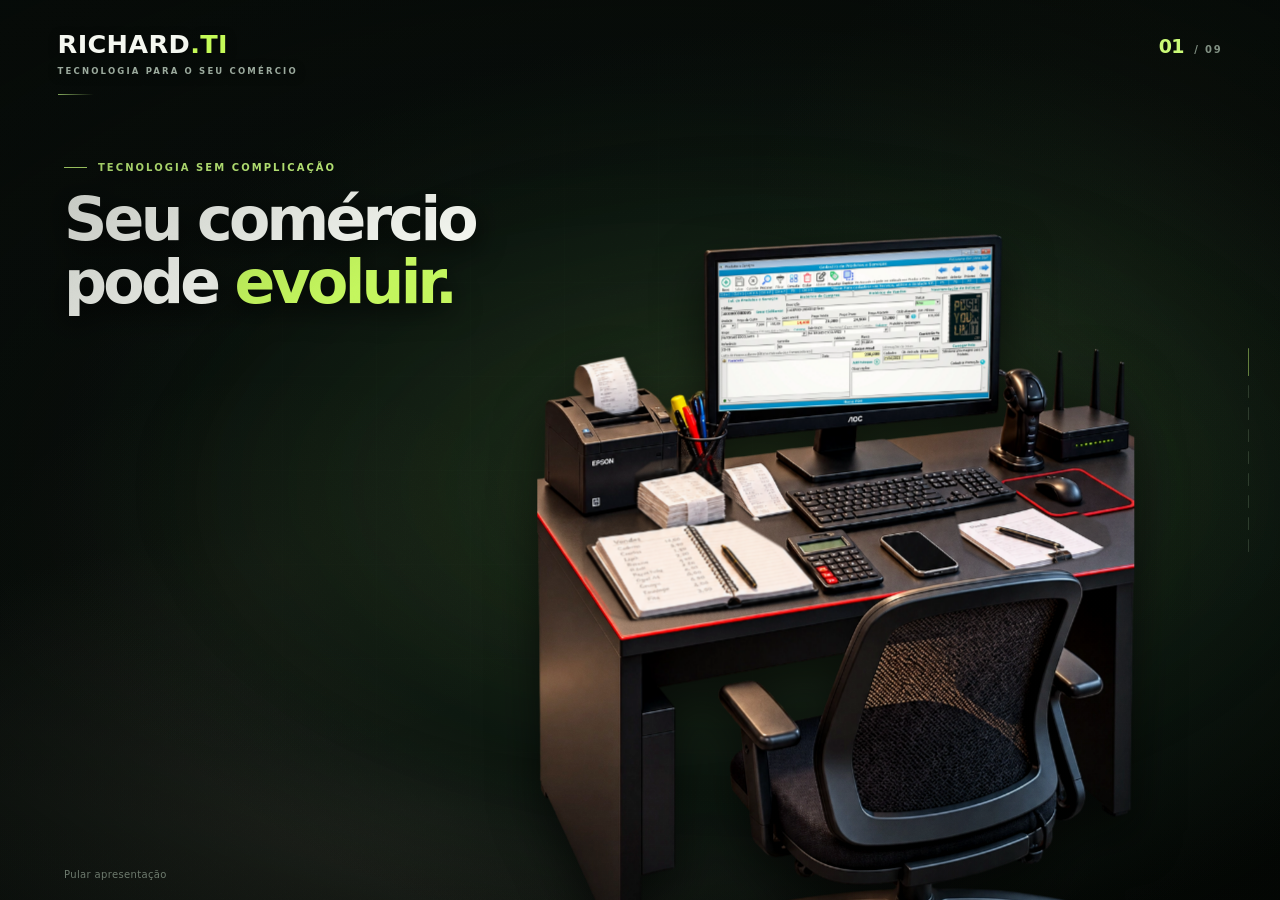
==== commit e6a5bbef: "Add files via upload" ====
--- a/index.html
+++ b/index.html
@@ -4,7 +4,7 @@
 <meta charset="UTF-8">
 <meta name="viewport" content="width=device-width,initial-scale=1,viewport-fit=cover">
 <meta name="theme-color" content="#080d0a">
-<title>Richard TI • Tecnologia para o seu comércio</title>
+<title>Richard TI • Controle+ no monitor • V25</title>
 <meta name="description" content="Seu comércio merece tecnologia que acompanha o seu ritmo. Conheça a Richard TI e o Controle+.">
 <style>
 :root{color-scheme:dark;--bg:#070b09;--green:#bcfa3d;--white:#f8fbf6;--muted:#b7c1b5;font-family:Inter,ui-sans-serif,system-ui,-apple-system,"Segoe UI",sans-serif}
@@ -103,6 +103,17 @@
 @media(prefers-reduced-motion:reduce){.finish a{transition:none}.halo{filter:none}}
 
  .finish a span{margin-left:11px;display:inline-block;transition:transform .18s}.finish a:hover span{transform:translate(2px,-2px)}
+
+/* V25 — Retina compositing at the image native dimensions.
+   Physical layout remains 448×274, but each screen image is a 1792×1096
+   decoded texture, scaled ONCE inside the aperture. This avoids the browser
+   rasterizing the screens at only 448 pixels before the camera zoom. */
+.screen-premium{overflow:hidden;contain:paint}
+.screen-premium .screen-layer,.screen-premium .screen-reflection{
+ width:1792px;height:1096px;max-width:none;
+ transform:scale(.25);transform-origin:top left;
+ image-rendering:auto;backface-visibility:hidden;
+}
 </style>
 </head>
 <body>
@@ -112,8 +123,8 @@
  <div class="rail" id="rail" aria-hidden="true"><span class="active"></span><span></span><span></span><span></span><span></span><span></span><span></span><span></span><span></span></div>
  <div class="world"><div class="rig" id="rig">
   <img class="desk" src="assets/mesa-premium.webp" alt="" aria-hidden="true">
-  <!-- All display states are pre-mapped to the four corners of the ACTUAL LCD,
-       with a physical-pixel alpha mask; no browser CSS matrix3d or overhanging UI. -->
+  <!-- V25: LCD display textures come from the genuine user-provided screenshots.
+       Registered to the exact 4-corner glass aperture, with no false dashboard. -->
   <div class="screen-premium" id="monitor-screen" aria-hidden="true">
    <img class="screen-layer" id="screen-legacy" src="assets/screen-legacy.webp" alt="" decoding="async" fetchpriority="high">
    <img class="screen-layer" id="screen-freeze" src="assets/screen-freeze.webp" alt="" decoding="async">
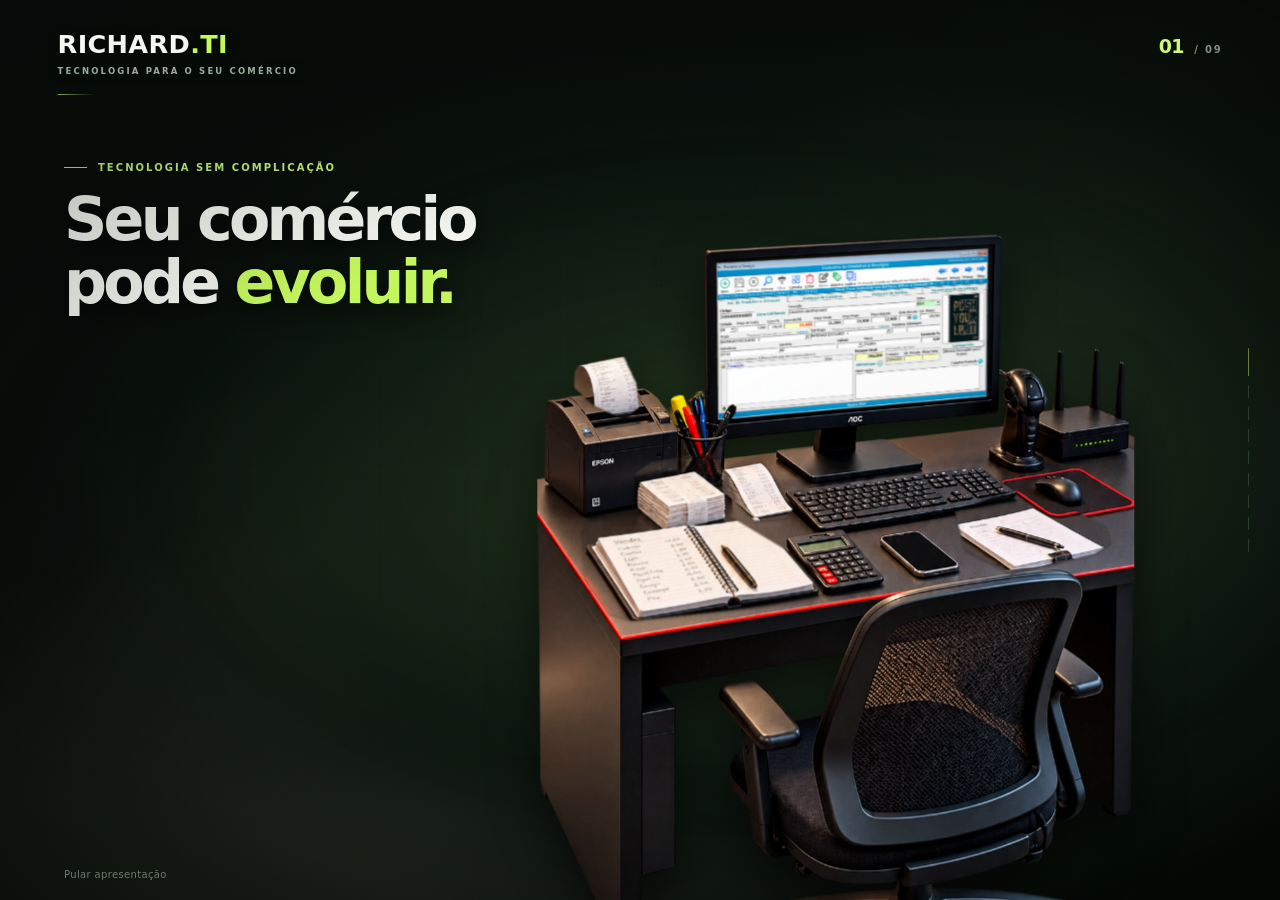
==== commit dd68bb7e: "Add files via upload" ====
--- a/index.html
+++ b/index.html
@@ -4,7 +4,7 @@
 <meta charset="UTF-8">
 <meta name="viewport" content="width=device-width,initial-scale=1,viewport-fit=cover">
 <meta name="theme-color" content="#080d0a">
-<title>Richard TI • Controle+ no monitor • V25</title>
+<title>Richard TI • Experiência fluida premium • V26</title>
 <meta name="description" content="Seu comércio merece tecnologia que acompanha o seu ritmo. Conheça a Richard TI e o Controle+.">
 <style>
 :root{color-scheme:dark;--bg:#070b09;--green:#bcfa3d;--white:#f8fbf6;--muted:#b7c1b5;font-family:Inter,ui-sans-serif,system-ui,-apple-system,"Segoe UI",sans-serif}
@@ -41,7 +41,7 @@
 @media(max-height:630px){.hero{top:108px}.card{top:97px!important}.finish{top:112px}}
 @media(prefers-reduced-motion:reduce){.fault .bar:before{animation:none}.rig,.card,.line{transition:none!important}}
 
-/* V24 — editorial art direction, measured lighting, zero change to scroll physics. */
+/* V24+ — editorial art direction refined further in V26. */
 :root{--bg:#070b09;--green:#c4fa57;--white:#f4f7f0;--muted:#a5b4a7}
 .stage{background:
  radial-gradient(ellipse 58% 52% at 62% 55%,#1c2b1c 0%,#0d1710 65%,transparent 100%),
@@ -58,10 +58,14 @@
 .film-grain{position:absolute;z-index:17;inset:0;pointer-events:none;background-image:url('assets/grain.webp');background-size:192px 192px;opacity:.028;mix-blend-mode:soft-light}
 .world{z-index:5}.rig{filter:drop-shadow(0 32px 38px #0009)}
 .desk{filter:contrast(1.035) saturate(1.055);backface-visibility:hidden}
-.screen-premium{position:absolute;left:278px;top:385px;width:448px;height:274px;pointer-events:none;isolation:isolate;z-index:3;transform:translateZ(0)}
-.screen-layer,.screen-reflection{position:absolute;inset:0;display:block;width:100%;height:100%;object-fit:fill;pointer-events:none}
-.screen-layer{opacity:0;visibility:hidden;will-change:opacity}
-.screen-reflection{opacity:.64;z-index:7}
+/* Exact glass-aperture perspective. All LCD screens remain at 3x native scale,
+   and the physical photographed bezel always stays in the base scene. */
+.screen-premium{position:absolute;left:277px;top:388px;width:440px;height:283px;pointer-events:none;z-index:3;isolation:isolate;overflow:visible;transform:translateZ(0)}
+.screen-layer{position:absolute;left:0;top:0;width:1320px;height:849px;max-width:none;object-fit:fill;opacity:0;visibility:hidden;pointer-events:none;transform-origin:top left;transform:scale(.3333333333);backface-visibility:hidden;will-change:opacity}
+.screen-vignette,.screen-sheen{position:absolute;inset:0;pointer-events:none;clip-path:polygon(1.14% 10.25%,98.63% 2.12%,98.18% 84.80%,1.59% 97.88%)}
+.screen-vignette{z-index:6;box-shadow:inset 0 0 0 1px #ffffff07,inset 0 0 16px #0000002c}
+.screen-sheen{z-index:7;background:linear-gradient(121deg,#fff2 0%,transparent 29%,transparent 69%,#fff1 100%);mix-blend-mode:screen;opacity:.26}
+.pen-foreground{position:absolute;left:269px;top:615px;width:54px;height:88px;z-index:9;pointer-events:none;object-fit:fill}
 .brand{z-index:22;top:calc(env(safe-area-inset-top) + 31px);font-size:clamp(21px,2vw,27px);letter-spacing:.013em;font-weight:860;text-shadow:0 2px 10px #0008}
 .brand b{color:var(--green);font-weight:820}
 .brand span{margin-top:9px;color:#9cab9e;font-size:8.5px;font-weight:640;letter-spacing:.255em}
@@ -104,16 +108,7 @@
 
  .finish a span{margin-left:11px;display:inline-block;transition:transform .18s}.finish a:hover span{transform:translate(2px,-2px)}
 
-/* V25 — Retina compositing at the image native dimensions.
-   Physical layout remains 448×274, but each screen image is a 1792×1096
-   decoded texture, scaled ONCE inside the aperture. This avoids the browser
-   rasterizing the screens at only 448 pixels before the camera zoom. */
-.screen-premium{overflow:hidden;contain:paint}
-.screen-premium .screen-layer,.screen-premium .screen-reflection{
- width:1792px;height:1096px;max-width:none;
- transform:scale(.25);transform-origin:top left;
- image-rendering:auto;backface-visibility:hidden;
-}
+/* V26: Perspective-correct LCD imagery and continuous scroll-linked world drift. */
 </style>
 </head>
 <body>
@@ -123,16 +118,17 @@
  <div class="rail" id="rail" aria-hidden="true"><span class="active"></span><span></span><span></span><span></span><span></span><span></span><span></span><span></span><span></span></div>
  <div class="world"><div class="rig" id="rig">
   <img class="desk" src="assets/mesa-premium.webp" alt="" aria-hidden="true">
-  <!-- V25: LCD display textures come from the genuine user-provided screenshots.
-       Registered to the exact 4-corner glass aperture, with no false dashboard. -->
+  <!-- True user-provided Controle+ screenshot; high-resolution glass-projected screens. -->
   <div class="screen-premium" id="monitor-screen" aria-hidden="true">
-   <img class="screen-layer" id="screen-legacy" src="assets/screen-legacy.webp" alt="" decoding="async" fetchpriority="high">
-   <img class="screen-layer" id="screen-freeze" src="assets/screen-freeze.webp" alt="" decoding="async">
-   <img class="screen-layer" id="screen-storage" src="assets/screen-storage.webp" alt="" decoding="async">
-   <img class="screen-layer" id="screen-black" src="assets/screen-black.webp" alt="" decoding="async">
-   <img class="screen-layer" id="screen-control" src="assets/screen-control.webp" alt="" decoding="async">
-   <img class="screen-reflection" src="assets/screen-reflection.webp" alt="" decoding="async">
+   <img class="screen-layer" id="screen-legacy" src="assets/lcd-legacy-3x.webp" alt="" decoding="async" fetchpriority="high">
+   <img class="screen-layer" id="screen-freeze" src="assets/lcd-freeze-3x.webp" alt="" decoding="async">
+   <img class="screen-layer" id="screen-storage" src="assets/lcd-storage-3x.webp" alt="" decoding="async">
+   <img class="screen-layer" id="screen-black" src="assets/lcd-black-3x.webp" alt="" decoding="async">
+   <img class="screen-layer" id="screen-control" src="assets/lcd-control-3x.webp" alt="" decoding="async">
+   <div class="screen-vignette"></div><div class="screen-sheen"></div>
   </div>
+  <!-- Foreground physical pen occludes the LCD rather than the interface covering it. -->
+  <img class="pen-foreground" src="assets/pen-foreground.png" alt="" aria-hidden="true">
   <div class="intake-glow" id="intake-glow"></div>
   <div class="papers" id="papers">
    <img class="paper" data-x="50" data-y="541" style="left:50px;top:541px;width:117px;height:131px" src="assets/cupom-impressora.png" alt="">
@@ -243,6 +239,11 @@
  $('intake-glow').style.opacity=(glow*.82).toFixed(3);
  }
 
+ function sceneDrift(p,focusedStrength,finalStrength){
+  const t=smooth(p/END),mobile=W<760;
+  const view=(1-.52*focusedStrength)*(1-.75*finalStrength);
+  return {x:(mobile?-10:-15)*t,y:(mobile?250:190)*t*view};
+ }
  function render(p){
   const base=home();let active=0,focusAmount=0;
   for(const b of beats){const z=segment(p,b.start,b.settle)*(1-segment(p,b.hold,b.home));
@@ -252,6 +253,8 @@
   let next=base;
   if(focusAmount>.0001){const f=focused(active);next={s:lerp(base.s,f.s,focusAmount),ox:lerp(base.ox,f.ox,focusAmount),oy:lerp(base.oy,f.oy,focusAmount)}}
   if(finalFocus>.0001){const f=focused(8);next={s:lerp(next.s,f.s,finalFocus),ox:lerp(next.ox,f.ox,finalFocus),oy:lerp(next.oy,f.oy,finalFocus)}}
+  const drift=sceneDrift(p,focusAmount,finalFocus);
+  next={s:next.s,ox:next.ox+drift.x,oy:next.oy+drift.y};
   setCamera(next);
   // Hero never shares screen space with a diagnosis.
   opacity(hero,1-segment(p,.06,.31));
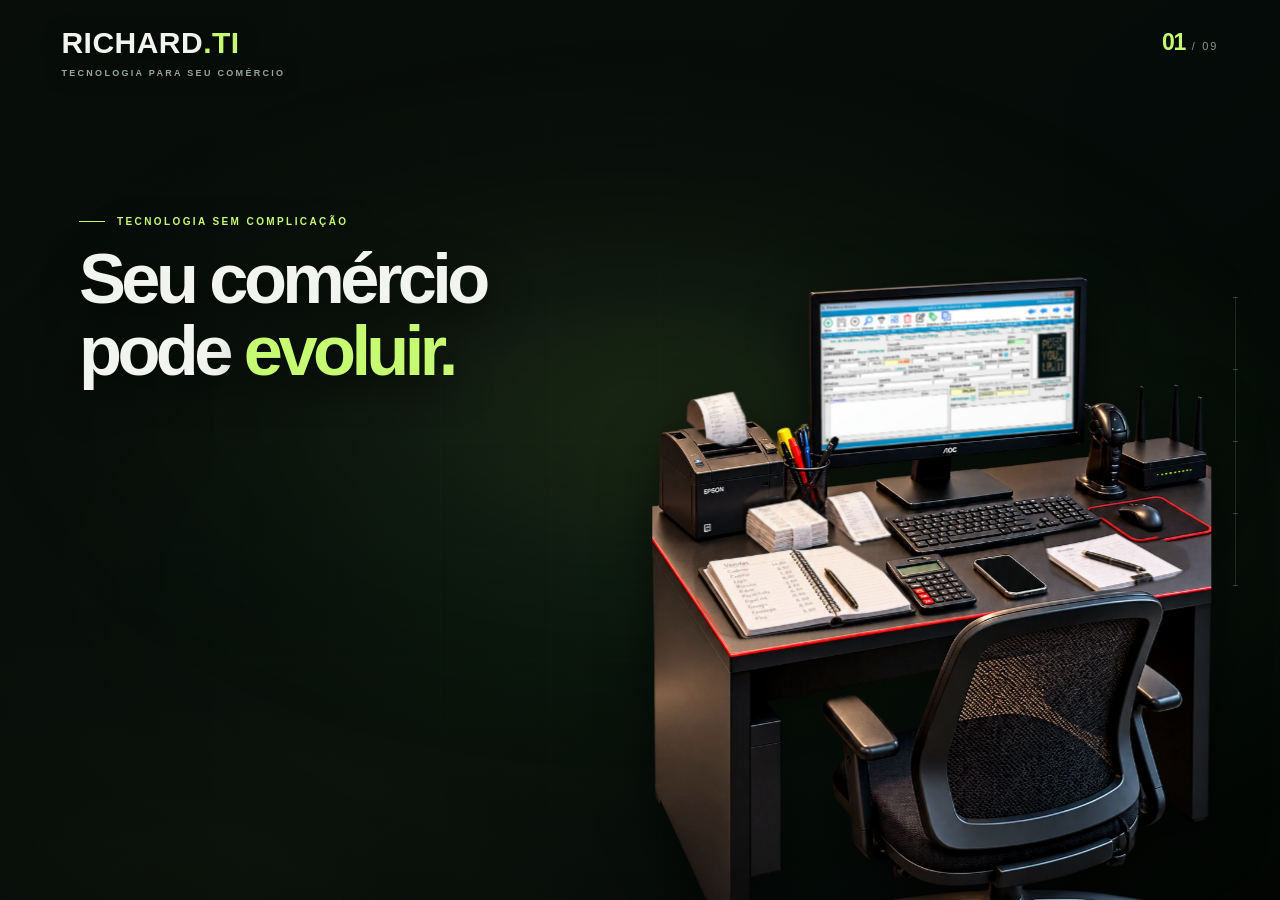
==== commit fe470f5b: "Add files via upload" ====
--- a/index.html
+++ b/index.html
@@ -1,328 +1,263 @@
-<!doctype html>
+<!DOCTYPE html>
 <html lang="pt-BR">
 <head>
 <meta charset="UTF-8">
 <meta name="viewport" content="width=device-width,initial-scale=1,viewport-fit=cover">
-<meta name="theme-color" content="#080d0a">
-<title>Richard TI • Experiência fluida premium • V26</title>
-<meta name="description" content="Seu comércio merece tecnologia que acompanha o seu ritmo. Conheça a Richard TI e o Controle+.">
+<meta name="theme-color" content="#080d0b">
+<meta name="description" content="Richard TI. Tecnologia feita para a realidade do seu comércio. Do sistema antigo e do papel à organização com Controle+.">
+<title>Richard TI | Tecnologia para seu comércio</title>
 <style>
-:root{color-scheme:dark;--bg:#070b09;--green:#bcfa3d;--white:#f8fbf6;--muted:#b7c1b5;font-family:Inter,ui-sans-serif,system-ui,-apple-system,"Segoe UI",sans-serif}
-*{box-sizing:border-box}html,body{margin:0;width:100%;height:100%;overflow:hidden;background:var(--bg);color:var(--white);-webkit-font-smoothing:antialiased}button,a{font:inherit}button{cursor:pointer}a{color:inherit}
-:focus-visible{outline:2px solid var(--green);outline-offset:5px}
-#scrollport{height:100svh;height:100dvh;width:100%;overflow-y:auto;overflow-x:hidden;scroll-behavior:auto;overscroll-behavior-y:contain;scrollbar-width:none;touch-action:pan-y;-webkit-overflow-scrolling:touch}
-#scrollport::-webkit-scrollbar{display:none}.scroll-length{height:810vh;height:810dvh;pointer-events:none}
-.stage{position:fixed;inset:0;overflow:hidden;isolation:isolate;background:radial-gradient(ellipse 62% 52% at 55% 58%,#182b1b 0%,#0d1710 55%,#060b08 100%);pointer-events:none}
-.stage:after{content:"";position:absolute;inset:0;z-index:3;background:radial-gradient(ellipse 75% 60% at 55% 58%,transparent 31%,#01040283 100%);pointer-events:none}
-.halo{position:absolute;left:50%;top:56%;width:min(95vw,1000px);height:min(60vh,540px);transform:translate(-50%,-50%);border-radius:50%;background:#b9fa2814;filter:blur(86px);z-index:0}
-.brand{position:absolute;z-index:18;top:calc(env(safe-area-inset-top) + 25px);left:clamp(22px,4.5vw,72px);font-weight:950;font-size:clamp(20px,2.4vw,30px);letter-spacing:.045em;line-height:1.05}.brand b{color:var(--green)}.brand span{display:block;margin-top:9px;color:#9cab9c;font-size:9px;font-weight:650;letter-spacing:.22em}
-.counter{position:absolute;z-index:18;top:calc(env(safe-area-inset-top) + 30px);right:clamp(22px,4.5vw,72px);font-size:12px;letter-spacing:.12em;color:#a4afa2}.counter strong{color:var(--green);font-size:22px;letter-spacing:.01em}
-.rail{position:absolute;z-index:18;right:clamp(17px,3vw,43px);top:50%;transform:translateY(-50%);display:flex;flex-direction:column;gap:7px;opacity:.72}.rail span{width:2px;height:18px;border-radius:4px;background:#f1f9e740;transition:background .35s,height .35s}.rail span.active{height:30px;background:var(--green)}
-.world{position:absolute;inset:0;z-index:5;pointer-events:none}.rig{position:absolute;left:0;top:0;width:941px;height:1672px;transform-origin:0 0;will-change:transform;filter:drop-shadow(0 21px 32px #0005)}.desk{position:absolute;inset:0;width:941px;height:1672px;object-fit:fill;user-select:none;pointer-events:none}
-.papers{position:absolute;inset:0}.flyleaf{position:absolute;pointer-events:none;opacity:0;transform-origin:50% 50%;will-change:transform,opacity;filter:drop-shadow(0 3px 6px #0008)}.intake-glow{position:absolute;left:416px;top:457px;width:152px;height:152px;border-radius:50%;pointer-events:none;opacity:0;background:radial-gradient(circle,#c5ff4c80 0%,#82de2780 13%,#bcff2b26 36%,transparent 68%);filter:blur(12px);mix-blend-mode:screen}.paper{position:absolute;display:block;object-fit:fill;transform-origin:50% 50%;will-change:transform,opacity;pointer-events:none;filter:drop-shadow(0 2px 2px #0005)}
-.screen{position:absolute;left:0;top:0;width:1280px;height:720px;transform-origin:0 0;transform:matrix3d(.348652632,-.006484794,0,.000021270,.004210413,.330064598,0,.000010005,0,0,1,0,281,412,0,1);background:#090b0b;backface-visibility:hidden;overflow:hidden;box-shadow:inset 0 0 24px #000;will-change:contents}
-.screen>div{position:absolute;inset:0;opacity:0;transition:none;overflow:hidden}.screen>div.visible{opacity:1}
-.screen img{display:block;width:100%;height:100%;object-fit:fill}
-.screen .black{background:radial-gradient(ellipse at 35% 28%,#111a18,#010303 75%)}
-.screen .fault{position:absolute;left:29%;top:29%;width:47%;min-height:170px;background:linear-gradient(#ecf0f4,#d8dce2);color:#18212e;border-radius:9px;border:1px solid #a2aab2;box-shadow:0 24px 66px #0008;padding:24px 26px;font:23px 'Segoe UI',Arial,sans-serif}
-.fault b{display:block;margin-bottom:11px;font-size:28px}.fault small{display:block;font-size:19px;color:#404b56}.fault .bar{height:6px;background:#c5cad0;border-radius:10px;margin-top:24px;overflow:hidden}.fault .bar:before{content:"";display:block;width:36%;height:100%;background:#2479d8;animation:progress 2s ease-in-out infinite alternate}@keyframes progress{to{width:84%}}
-.screen .warning{position:absolute;left:24%;top:26%;width:53%;background:#f0f2f3;color:#202328;border:1px solid #adb5b9;box-shadow:0 20px 50px #0008;border-radius:8px;padding:27px;font:21px 'Segoe UI',Arial,sans-serif}.warning b{display:block;font-size:29px;margin-bottom:15px}.warning .danger{color:#ce4141;font-weight:700}
-.screen .glass{pointer-events:none;position:absolute;inset:0;background:linear-gradient(133deg,#fff1 0%,transparent 38%,#fff0 60%,#fff1 100%);mix-blend-mode:screen}
-.hero{position:absolute;left:clamp(24px,5vw,86px);top:clamp(140px,18vh,205px);z-index:12;width:min(445px,88vw);opacity:1;transform:translateY(0);pointer-events:none;text-shadow:0 3px 17px #000b}
-.hero .eyebrow,.kicker{font-size:10px;font-weight:800;letter-spacing:.22em;color:var(--green)}.hero h1{margin:11px 0 0;font-size:clamp(37px,5vw,68px);line-height:1.04;letter-spacing:-.059em;font-weight:900}.hero h1 em{color:var(--green);font-style:normal}
-.card{position:absolute;z-index:15;left:0;top:0;max-width:355px;border:1px solid #b9fa3d75;border-radius:15px;background:linear-gradient(142deg,#0b1810f9,#122019f7);backdrop-filter:blur(16px);box-shadow:0 18px 56px #000b;padding:19px 21px 19px;opacity:0;visibility:hidden;transform:translateY(12px);pointer-events:none}.card .code{font-size:10px;color:var(--green);font-weight:850;letter-spacing:.18em}.card h2{font-size:clamp(20px,2vw,28px);line-height:1.12;letter-spacing:-.035em;margin:8px 0 7px}.card p{font-size:13px;line-height:1.48;color:#cad6c9;margin:0}
-.line{position:absolute;z-index:14;inset:0;width:100%;height:100%;opacity:0;pointer-events:none;overflow:visible}.line path{stroke:var(--green);stroke-width:1.65;fill:none;filter:drop-shadow(0 0 6px #b9fa4580)}.line circle{fill:var(--green);stroke:#111a11;stroke-width:2}
-.caption{position:absolute;z-index:13;left:50%;top:clamp(145px,20vh,220px);bottom:auto;transform:translate(-50%,10px);width:min(520px,calc(100% - 44px));text-align:center;opacity:0;pointer-events:none;text-shadow:0 3px 16px #000}.caption h2{font-size:clamp(25px,3vw,41px);letter-spacing:-.045em;line-height:1.08;margin:10px 0 0}
-.finish{position:absolute;z-index:15;left:clamp(24px,5vw,86px);top:clamp(147px,19vh,210px);width:min(420px,84vw);opacity:0;transform:translateY(14px);pointer-events:none;text-shadow:0 3px 20px #000a}.finish h2{font-size:clamp(31px,4vw,54px);line-height:1.07;letter-spacing:-.05em;margin:10px 0}.finish h2 em{color:var(--green);font-style:normal}.finish p{max-width:320px;font-size:14px;line-height:1.52;color:#d5dfd3}.finish a{display:inline-flex;margin-top:14px;padding:13px 19px;background:var(--green);color:#0d160a;border-radius:9px;font-size:13px;font-weight:850;text-decoration:none;pointer-events:auto;text-shadow:none;box-shadow:0 10px 32px #aafa2a20}
-.mini{position:absolute;z-index:18;bottom:calc(env(safe-area-inset-bottom) + 20px);right:clamp(24px,5vw,80px);font-size:10px;color:#839281;letter-spacing:.12em;opacity:.8}.mini b{color:#bbfa3d}
-.skip{position:absolute;z-index:18;left:clamp(24px,5vw,86px);bottom:calc(env(safe-area-inset-bottom) + 20px);font-size:11px;color:#c7d3c4;text-decoration:none;pointer-events:auto;opacity:.74}.skip:hover{opacity:1;color:var(--green)}
-#announcement{position:absolute;left:-99999px}
-@media(max-width:760px){.brand{top:calc(env(safe-area-inset-top) + 25px)}.brand span{font-size:8px;letter-spacing:.15em}.counter{top:calc(env(safe-area-inset-top) + 27px)}.rail{right:12px;gap:5px}.rail span{height:12px}.rail span.active{height:21px}.hero{top:calc(env(safe-area-inset-top) + 130px);left:23px;width:calc(100% - 46px)}.hero h1{font-size:36px;max-width:310px}.card{left:19px!important;top:calc(env(safe-area-inset-top) + 116px)!important;width:calc(100% - 38px)!important;max-width:none;padding:14px 17px}.card h2{font-size:20px;margin:6px 0}.card p{font-size:12px;line-height:1.37}.finish{left:23px;top:calc(env(safe-area-inset-top) + 122px)}.finish h2{font-size:31px}.finish p{font-size:12px}.caption{top:calc(env(safe-area-inset-top) + 130px);bottom:auto}.mini{right:20px;bottom:calc(env(safe-area-inset-bottom) + 16px)}.skip{left:22px;bottom:calc(env(safe-area-inset-bottom) + 16px)}}
-@media(max-height:630px){.hero{top:108px}.card{top:97px!important}.finish{top:112px}}
-@media(prefers-reduced-motion:reduce){.fault .bar:before{animation:none}.rig,.card,.line{transition:none!important}}
-
-/* V24+ — editorial art direction refined further in V26. */
-:root{--bg:#070b09;--green:#c4fa57;--white:#f4f7f0;--muted:#a5b4a7}
-.stage{background:
- radial-gradient(ellipse 58% 52% at 62% 55%,#1c2b1c 0%,#0d1710 65%,transparent 100%),
- radial-gradient(ellipse 70% 44% at 34% 90%,#232720 0%,transparent 75%),
- linear-gradient(139deg,#090e0b 0%,#080d0a 56%,#050805 100%)}
-.stage:after{z-index:16;background:radial-gradient(ellipse 93% 81% at 50% 55%,transparent 37%,#02050372 100%);pointer-events:none}
-.halo{z-index:0;left:59%;top:54%;width:min(110vw,1180px);height:min(68vh,680px);background:radial-gradient(ellipse at center,#9ccc4222 0%,#537c2613 31%,transparent 72%);filter:blur(48px)}
-.ambient-light{position:absolute;z-index:0;inset:0;pointer-events:none;background:
- radial-gradient(ellipse 29% 27% at 21% 63%,#b1a06b0a 0%,transparent 80%),
- radial-gradient(ellipse 34% 47% at 87% 30%,#779b5410 0%,transparent 87%)}
-.studio-grid{position:absolute;z-index:0;inset:0;pointer-events:none;opacity:.12;background-image:
- linear-gradient(to right,#9ccf9027 1px,transparent 1px),linear-gradient(to bottom,#9ccf9020 1px,transparent 1px);
- background-size:94px 94px;mask-image:radial-gradient(ellipse 56% 66% at 50% 52%,#000,transparent 95%)}
-.film-grain{position:absolute;z-index:17;inset:0;pointer-events:none;background-image:url('assets/grain.webp');background-size:192px 192px;opacity:.028;mix-blend-mode:soft-light}
-.world{z-index:5}.rig{filter:drop-shadow(0 32px 38px #0009)}
-.desk{filter:contrast(1.035) saturate(1.055);backface-visibility:hidden}
-/* Exact glass-aperture perspective. All LCD screens remain at 3x native scale,
-   and the physical photographed bezel always stays in the base scene. */
-.screen-premium{position:absolute;left:277px;top:388px;width:440px;height:283px;pointer-events:none;z-index:3;isolation:isolate;overflow:visible;transform:translateZ(0)}
-.screen-layer{position:absolute;left:0;top:0;width:1320px;height:849px;max-width:none;object-fit:fill;opacity:0;visibility:hidden;pointer-events:none;transform-origin:top left;transform:scale(.3333333333);backface-visibility:hidden;will-change:opacity}
-.screen-vignette,.screen-sheen{position:absolute;inset:0;pointer-events:none;clip-path:polygon(1.14% 10.25%,98.63% 2.12%,98.18% 84.80%,1.59% 97.88%)}
-.screen-vignette{z-index:6;box-shadow:inset 0 0 0 1px #ffffff07,inset 0 0 16px #0000002c}
-.screen-sheen{z-index:7;background:linear-gradient(121deg,#fff2 0%,transparent 29%,transparent 69%,#fff1 100%);mix-blend-mode:screen;opacity:.26}
-.pen-foreground{position:absolute;left:269px;top:615px;width:54px;height:88px;z-index:9;pointer-events:none;object-fit:fill}
-.brand{z-index:22;top:calc(env(safe-area-inset-top) + 31px);font-size:clamp(21px,2vw,27px);letter-spacing:.013em;font-weight:860;text-shadow:0 2px 10px #0008}
-.brand b{color:var(--green);font-weight:820}
-.brand span{margin-top:9px;color:#9cab9e;font-size:8.5px;font-weight:640;letter-spacing:.255em}
-.brand:after{content:'';display:block;width:36px;height:1px;margin-top:18px;background:linear-gradient(90deg,#c5f887a8,transparent)}
-.counter{z-index:22;top:calc(env(safe-area-inset-top) + 35px);font-size:10px;color:#819083;letter-spacing:.18em;font-weight:550}
-.counter strong{font-size:19px;letter-spacing:-.035em;font-weight:740;color:#cafa77;margin-right:5px}
-.rail{z-index:20;right:clamp(14px,2.4vw,38px);opacity:.45;gap:9px}.rail span{height:13px;width:1.5px;background:#bad6ab6a}.rail span.active{height:28px;background:#ccff78}
-.hero{z-index:12;top:clamp(153px,18vh,212px);width:min(495px,90vw);text-shadow:0 8px 28px #000d}
-.hero .eyebrow,.kicker{display:flex;align-items:center;gap:11px;font-size:10px;letter-spacing:.205em;font-weight:750;color:#c8fa7f}
-.hero .eyebrow:before,.finish .kicker:before,.caption .kicker:before{content:'';width:23px;height:1px;background:#bded74;display:inline-block;flex-shrink:0}
-.hero h1{max-width:500px;font-size:clamp(38px,4.7vw,68px);line-height:1.04;font-weight:790;letter-spacing:-.062em;margin:15px 0 0;text-wrap:balance}
-.hero h1 em,.finish h2 em{color:#c4f65e}
-.card{z-index:20;max-width:354px;border:1px solid #80987774;border-radius:16px;background:linear-gradient(145deg,#111a15f6,#0a100dF5);box-shadow:0 26px 70px #000b,0 2px 10px #0008,inset 0 1px 0 #ffffff12;backdrop-filter:blur(22px);-webkit-backdrop-filter:blur(22px);padding:20px 23px 22px;overflow:hidden}
-.card:after{content:'';position:absolute;right:-15%;top:-70%;width:68%;height:145%;background:radial-gradient(circle,#b0ec4310,transparent 68%);pointer-events:none}
-.card-accent{position:absolute;top:20px;left:0;width:2px;height:calc(100% - 40px);border-radius:3px;background:linear-gradient(#c6fc75,#a4db4966)}
-.card .code{font-weight:760;color:#bfed81;letter-spacing:.2em;font-size:10px}
-.card h2{font-size:clamp(21px,1.9vw,26px);line-height:1.13;margin:12px 0 10px;letter-spacing:-.033em;font-weight:730}
-.card p{font-size:13px;line-height:1.62;color:#b8c7b9;max-width:307px;letter-spacing:.005em}
-.line{z-index:18}.line path{stroke:#b9f37f;stroke-width:1.35;filter:drop-shadow(0 0 5px #baff6e40);opacity:.87}.line circle{fill:#c6fa8a;stroke:#0c130f;stroke-width:2.5}
-.caption{z-index:13;text-shadow:0 8px 22px #000e}.caption .kicker{justify-content:center;font-size:9px;color:#c7f78d}.caption h2{font-size:clamp(27px,3vw,41px);font-weight:760;line-height:1.1;letter-spacing:-.047em}
-.finish{z-index:19}.finish .kicker{font-size:10px}.finish h2{font-weight:790;letter-spacing:-.054em;font-size:clamp(34px,4vw,53px);max-width:440px}.finish p{font-size:14px;line-height:1.65;color:#bed0bf}.finish a{margin-top:20px;padding:15px 22px;border-radius:10px;background:#c2f66d;color:#0d1709;box-shadow:0 12px 40px #bdf5591b,inset 0 1px 0 #fff8;font-size:13px;font-weight:800;letter-spacing:.012em;transition:filter .2s,transform .2s}.finish a:hover{filter:brightness(1.07);transform:translateY(-2px)}
-.skip{z-index:20;font-size:10px;letter-spacing:.035em;color:#9aab9a;opacity:.64}.skip:hover{opacity:1;color:#d2ff9f}
-.mini{font-size:9px;color:#9aafa1;letter-spacing:.13em}
+:root{--ink:#f2f5ef;--green:#c6fa72;--green-dim:#a4d565;--ash:#adbbad;--bg:#060a08;--red:#e98779;font-family:Inter,-apple-system,BlinkMacSystemFont,"Segoe UI",Arial,sans-serif;color-scheme:dark}
+*,*::before,*::after{box-sizing:border-box}
+html,body{margin:0;width:100%;height:100%;overflow:hidden;background:var(--bg);color:var(--ink);-webkit-font-smoothing:antialiased}
+a{color:inherit}a:focus-visible,button:focus-visible{outline:2px solid var(--green);outline-offset:4px}
+#scrollport{position:fixed;inset:0;overflow-y:auto;overflow-x:hidden;overscroll-behavior-y:contain;touch-action:pan-y;-webkit-overflow-scrolling:touch;scrollbar-width:none;z-index:1}
+#scrollport::-webkit-scrollbar{display:none}
+#scroll-length{height:835vh;height:835dvh;pointer-events:none}
+#stage{position:fixed;inset:0;overflow:hidden;isolation:isolate;pointer-events:none;background:linear-gradient(145deg,#0c120e 0%,#07100b 58%,#030604 100%);z-index:2}
+#stage::before{content:"";position:absolute;inset:0;z-index:1;pointer-events:none;background:radial-gradient(ellipse 70% 61% at 48% 65%,transparent 40%,#01030255 97%)}
+.ambient{position:absolute;inset:-8%;z-index:0;opacity:.75;pointer-events:none;background:radial-gradient(ellipse 58% 39% at 68% 59%,#2e532838,transparent 80%),radial-gradient(ellipse 55% 35% at 19% 91%,#705d3719,transparent 78%)}
+.light-orb{position:absolute;z-index:0;width:min(105vw,1250px);height:min(75vh,650px);left:50%;top:45%;border-radius:50%;background:radial-gradient(ellipse,#a0c8561c 0%,#4d71300a 42%,transparent 73%);filter:blur(48px);transform:translate3d(-50%,-50%,0);will-change:transform,opacity;pointer-events:none}
+.fine-grid{position:absolute;inset:0;z-index:0;background-image:linear-gradient(to right,#b6d5a009 1px,transparent 1px),linear-gradient(to bottom,#b6d5a007 1px,transparent 1px);background-size:110px 110px;mask-image:radial-gradient(ellipse 67% 69% at 52% 60%,black 0%,transparent 89%);opacity:.55}
+.grain{position:absolute;inset:0;z-index:15;pointer-events:none;opacity:.022;background-image:url('assets/grain.webp');background-size:190px 190px;mix-blend-mode:soft-light}
+.world{position:absolute;inset:0;z-index:4;pointer-events:none;perspective:1200px}
+#rig{position:absolute;left:0;top:0;width:941px;height:1672px;transform-origin:0 0;will-change:transform;filter:drop-shadow(0 28px 45px #0009)}
+.desk{position:absolute;inset:0;display:block;width:941px;height:1672px;object-fit:fill;user-select:none;-webkit-user-drag:none;filter:brightness(1.035) contrast(1.055) saturate(1.015)}
+/* The same photographed monitor stays in every scene. All LCD states occupy its glass plane. */
+.lcd{position:absolute;left:277px;top:388px;width:440px;height:283px;z-index:3;isolation:isolate;pointer-events:none}
+.lcd>img{position:absolute;inset:0;width:1320px;height:849px;max-width:none;object-fit:fill;transform-origin:0 0;transform:scale(.3333333333);opacity:0;visibility:hidden;pointer-events:none;image-rendering:auto;backface-visibility:hidden}
+.lcd-glass{position:absolute;inset:11px 11px 15px 9px;pointer-events:none;box-shadow:inset 0 0 19px #0005,inset 0 0 0 1px #ffffff07;border-radius:2px;background:linear-gradient(116deg,#ffffff0b 0%,transparent 22%,transparent 72%,#ffffff07 100%);opacity:.42}
+.pen-foreground{position:absolute;z-index:9;left:269px;top:615px;width:54px;height:88px;object-fit:fill;pointer-events:none}
+.lcd-glow{position:absolute;left:292px;top:411px;width:425px;height:256px;background:#d9ffca;filter:blur(41px);opacity:0;mix-blend-mode:screen;z-index:2;pointer-events:none}
+#papers{position:absolute;inset:0;z-index:10;pointer-events:none}
+.paper{position:absolute;display:block;object-fit:fill;transform-origin:50% 55%;will-change:transform,opacity;filter:drop-shadow(0 2px 3px #0006)}
+.flyleaf{position:absolute;opacity:0;transform-origin:50% 50%;will-change:transform,opacity;filter:drop-shadow(0 6px 9px #0008)}
+.intake-glow{position:absolute;z-index:8;left:412px;top:443px;width:164px;height:175px;opacity:0;border-radius:50%;background:radial-gradient(circle,#d7ff9b99 0%,#a3f54a5c 23%,#9bea3630 42%,transparent 70%);filter:blur(18px);mix-blend-mode:screen}
+/* Lens effects are purposely subtle: a real camera, not an arcade HUD. */
+.lens-shade{position:absolute;inset:0;pointer-events:none;z-index:6;opacity:0;background:radial-gradient(ellipse 56% 48% at var(--fx,53%) var(--fy,63%),transparent 21%,#0000006b 100%);will-change:opacity}
+.frame-lines{position:absolute;z-index:3;inset:0;pointer-events:none;background:linear-gradient(90deg,transparent 0%,#d1e8ba0a 50%,transparent 100%);opacity:.15}
+.header{position:absolute;z-index:24;top:calc(env(safe-area-inset-top) + 28px);left:clamp(23px,4.8vw,82px);right:clamp(22px,4.8vw,82px);display:flex;align-items:flex-start;justify-content:space-between;pointer-events:none}
+.logo{font-size:clamp(22px,2.5vw,30px);line-height:1;font-weight:840;letter-spacing:.016em;text-shadow:0 2px 18px #0009}.logo b{color:var(--green)}
+.logo span{display:block;margin-top:11px;font-size:9px;font-weight:600;letter-spacing:.255em;color:#97a69a}
+.scene-meta{text-align:right;display:flex;align-items:baseline;gap:7px;color:#87978a;font-size:11px;letter-spacing:.19em;padding-top:1px}
+.scene-meta strong{font-size:23px;font-weight:720;letter-spacing:-.06em;color:var(--green)}
+.progress-rail{position:absolute;z-index:22;right:clamp(15px,3.4vw,47px);top:33%;height:32%;width:1px;background:#d8efd021;pointer-events:none}
+.progress-rail .fill{position:absolute;left:0;top:0;width:2px;height:0;background:linear-gradient(var(--green),#67a551);box-shadow:0 0 13px #9cea4965;transform-origin:top}
+.progress-rail .tick{position:absolute;left:-2px;width:5px;height:1px;background:#b5cc9b49}
+.hero,.card,.intertitle,.final-copy{position:absolute;z-index:20;will-change:transform,opacity;pointer-events:none}
+.hero{left:clamp(28px,6.2vw,106px);top:clamp(175px,24vh,255px);width:min(480px,82vw);opacity:1;text-shadow:0 12px 38px #000c}
+.eyebrow{font-size:10px;color:var(--green);font-weight:760;letter-spacing:.24em;display:flex;align-items:center;gap:12px}.eyebrow::before{content:"";width:26px;height:1px;background:var(--green)}
+.hero h1{font-weight:775;font-size:clamp(42px,5.5vw,77px);letter-spacing:-.065em;line-height:1.02;margin:16px 0 0;text-wrap:balance}
+.hero h1 span,.final-copy h2 span{color:var(--green)}
+.hero .sub{margin:17px 0 0;color:#becdbf;max-width:340px;font-size:clamp(13px,1vw,15px);line-height:1.56}
+.card{left:0;top:0;width:370px;padding:22px 25px 22px 27px;background:linear-gradient(120deg,#101a14f5,#0b110df1);border:1px solid #667c6887;border-radius:13px;box-shadow:0 25px 65px #000b,0 2px 13px #0007,inset 0 1px #ffffff13;backdrop-filter:blur(21px);-webkit-backdrop-filter:blur(21px);opacity:0;visibility:hidden;overflow:hidden}
+.card::before{content:"";position:absolute;left:0;top:24px;bottom:24px;width:2px;background:var(--green);box-shadow:0 0 14px #b9ff6c55}
+.card-kicker{color:var(--green);font-size:10px;letter-spacing:.2em;font-weight:790}
+.card h2{font-size:clamp(24px,2.1vw,30px);line-height:1.12;letter-spacing:-.046em;font-weight:750;margin:12px 0 11px}
+.card p{font-size:13px;line-height:1.62;letter-spacing:.005em;color:#c1cec1;margin:0;max-width:315px}
+.card-foot{margin-top:18px;display:flex;align-items:center;gap:8px;color:#8da28d;font-size:9px;font-weight:600;letter-spacing:.19em;text-transform:uppercase}
+.card-foot::before{content:"";height:1px;width:26px;background:#9cd05f80}
+.card.warning::before{background:#e1a07c;box-shadow:0 0 10px #e1a07c50}.card.warning .card-kicker{color:#efa78a}
+.connector{position:absolute;z-index:17;inset:0;width:100%;height:100%;overflow:visible;pointer-events:none;opacity:0}
+.connector path{stroke:#bcf07e;stroke-width:1.4;fill:none;stroke-linecap:round;filter:drop-shadow(0 0 5px #b5ee7860)}
+.connector circle.start{fill:#b9ff83;opacity:.9}.connector circle.end{fill:var(--green);stroke:#102010;stroke-width:3}
+.intertitle{left:50%;top:clamp(146px,19vh,210px);width:min(640px,calc(100% - 46px));text-align:center;transform:translate(-50%,16px);opacity:0;text-shadow:0 10px 26px #000e}
+.intertitle .eyebrow{justify-content:center}
+.intertitle h2{margin:17px 0 0;font-size:clamp(32px,4vw,57px);font-weight:735;line-height:1.07;letter-spacing:-.057em}
+.final-copy{left:clamp(28px,6.2vw,106px);top:clamp(162px,21vh,230px);width:min(470px,85vw);opacity:0;transform:translateY(22px);text-shadow:0 10px 28px #000d}
+.final-copy h2{font-size:clamp(40px,4.4vw,68px);font-weight:765;letter-spacing:-.065em;line-height:1.04;margin:15px 0 18px}
+.final-copy p{max-width:335px;font-size:14px;color:#c7d1c5;line-height:1.7}
+.final-copy a{pointer-events:auto;display:inline-flex;gap:21px;align-items:center;background:var(--green);border-radius:8px;color:#0b1508;padding:17px 21px;margin-top:21px;text-decoration:none;font-weight:800;font-size:13px;letter-spacing:.006em;box-shadow:0 15px 42px #a8ef462e;transition:transform .22s,filter .22s}
+.final-copy a:hover{transform:translateY(-3px);filter:brightness(1.08)}
+.final-copy .arrow{font-size:17px}
+.bottom-note{position:absolute;z-index:20;bottom:calc(24px + env(safe-area-inset-bottom));right:clamp(24px,5vw,80px);font-size:9px;letter-spacing:.18em;text-transform:uppercase;color:#829885;pointer-events:none}
+#access-live{position:absolute;left:-9999px}
 @media(max-width:760px){
- .brand{top:calc(env(safe-area-inset-top) + 21px);font-size:21px}.brand span{font-size:7.5px;letter-spacing:.17em;margin-top:8px}.brand:after{margin-top:12px;width:30px}
- .counter{top:calc(env(safe-area-inset-top) + 27px);font-size:10px}.counter strong{font-size:19px}
- .hero{top:calc(env(safe-area-inset-top) + 111px);left:25px;width:calc(100% - 50px)}
- .hero h1{font-size:clamp(31px,8.5vw,37px);max-width:336px;letter-spacing:-.057em;line-height:1.055;margin-top:11px}
- .hero .eyebrow{font-size:8px;letter-spacing:.165em;gap:7px}.hero .eyebrow:before{width:15px}
- .card{left:20px!important;top:calc(env(safe-area-inset-top) + 117px)!important;width:calc(100% - 40px)!important;padding:17px 19px 19px;border-radius:15px;backdrop-filter:blur(15px)}
- .card .code{font-size:9px}.card h2{font-size:21px;margin:8px 0 7px}.card p{font-size:12.5px;line-height:1.48}
- .finish{left:24px;top:calc(env(safe-area-inset-top) + 117px);width:calc(100% - 48px)}.finish h2{font-size:33px}.finish p{font-size:12.5px}.finish a{font-size:12px;margin-top:13px;padding:13px 15px}
- .caption{top:calc(env(safe-area-inset-top) + 121px)}.caption h2{font-size:29px}
- .rail{right:9px;gap:7px}.rail span{height:10px}.rail span.active{height:22px}
- .skip{bottom:calc(env(safe-area-inset-bottom) + 17px);left:24px}
- .studio-grid{opacity:.075}.film-grain{opacity:.018}
-}
-@media(max-height:630px){.hero{top:103px}.hero h1{font-size:31px}.card{top:97px!important}.finish{top:104px}}
-@media(prefers-reduced-motion:reduce){.finish a{transition:none}.halo{filter:none}}
-
- .finish a span{margin-left:11px;display:inline-block;transition:transform .18s}.finish a:hover span{transform:translate(2px,-2px)}
-
-/* V26: Perspective-correct LCD imagery and continuous scroll-linked world drift. */
+ .header{top:calc(20px + env(safe-area-inset-top));left:23px;right:24px}
+ .logo{font-size:21px}.logo span{font-size:7.4px;letter-spacing:.18em;margin-top:8px}
+ .scene-meta strong{font-size:20px}.scene-meta{font-size:9px}
+ .progress-rail{right:11px;top:35%;height:27%;opacity:.68}
+ .hero{left:24px;top:calc(130px + env(safe-area-inset-top));width:calc(100% - 48px)}
+ .hero h1{font-size:clamp(36px,9.8vw,43px);line-height:1.04;max-width:332px;margin-top:12px}
+ .hero .sub{font-size:12px;line-height:1.46;margin-top:13px;max-width:275px}
+ .eyebrow{font-size:8.5px;letter-spacing:.2em;gap:9px}.eyebrow::before{width:18px}
+ .card{left:20px!important;top:calc(119px + env(safe-area-inset-top))!important;width:calc(100% - 40px)!important;padding:17px 18px 17px 21px;border-radius:12px}
+ .card::before{top:19px;bottom:19px}
+ .card-kicker{font-size:8.7px}.card h2{font-size:22px;margin:9px 0 8px}.card p{font-size:12px;line-height:1.45}.card-foot{font-size:8px;margin-top:12px}
+ .intertitle{top:calc(144px + env(safe-area-inset-top))}.intertitle h2{font-size:clamp(28px,7.6vw,35px)}
+ .final-copy{left:24px;top:calc(127px + env(safe-area-inset-top));width:calc(100% - 48px)}
+ .final-copy h2{font-size:clamp(34px,8.5vw,41px);line-height:1.04;margin:12px 0}
+ .final-copy p{font-size:12.5px;line-height:1.55;max-width:330px}
+ .final-copy a{font-size:12px;padding:14px 16px;margin-top:14px;gap:12px}
+ .bottom-note{right:23px;bottom:calc(17px + env(safe-area-inset-bottom));font-size:8px}
+ .fine-grid{opacity:.4}
+}
+@media(max-height:650px){.hero{top:105px}.card{top:93px!important}.final-copy{top:100px}}
+@media(prefers-reduced-motion:reduce){.grain,.light-orb{display:none}.final-copy a{transition:none}}
 </style>
 </head>
 <body>
-<div class="stage" id="stage" aria-live="off">
- <div class="halo"></div><div class="ambient-light"></div><div class="studio-grid" aria-hidden="true"></div><div class="film-grain" aria-hidden="true"></div><div class="brand">RICHARD<b>.TI</b><span>TECNOLOGIA PARA O SEU COMÉRCIO</span></div>
- <div class="counter"><strong id="n">01</strong> / 09</div>
- <div class="rail" id="rail" aria-hidden="true"><span class="active"></span><span></span><span></span><span></span><span></span><span></span><span></span><span></span><span></span></div>
- <div class="world"><div class="rig" id="rig">
-  <img class="desk" src="assets/mesa-premium.webp" alt="" aria-hidden="true">
-  <!-- True user-provided Controle+ screenshot; high-resolution glass-projected screens. -->
-  <div class="screen-premium" id="monitor-screen" aria-hidden="true">
-   <img class="screen-layer" id="screen-legacy" src="assets/lcd-legacy-3x.webp" alt="" decoding="async" fetchpriority="high">
-   <img class="screen-layer" id="screen-freeze" src="assets/lcd-freeze-3x.webp" alt="" decoding="async">
-   <img class="screen-layer" id="screen-storage" src="assets/lcd-storage-3x.webp" alt="" decoding="async">
-   <img class="screen-layer" id="screen-black" src="assets/lcd-black-3x.webp" alt="" decoding="async">
-   <img class="screen-layer" id="screen-control" src="assets/lcd-control-3x.webp" alt="" decoding="async">
-   <div class="screen-vignette"></div><div class="screen-sheen"></div>
+<div id="stage">
+ <div class="ambient"></div><div class="fine-grid" aria-hidden="true"></div><div class="light-orb" id="light-orb"></div><div class="frame-lines" aria-hidden="true"></div>
+ <div class="world"><div id="rig">
+  <img class="desk" src="assets/mesa-premium-hi.webp" alt="" aria-hidden="true" fetchpriority="high">
+  <div class="lcd" id="lcd" aria-hidden="true">
+   <img id="lcd-legacy" src="assets/lcd-legacy-3x.webp" alt="" decoding="async" fetchpriority="high">
+   <img id="lcd-freeze" src="assets/lcd-freeze-3x.webp" alt="" decoding="async">
+   <img id="lcd-storage" src="assets/lcd-storage-3x.webp" alt="" decoding="async">
+   <img id="lcd-black" src="assets/lcd-black-3x.webp" alt="" decoding="async">
+   <img id="lcd-control" src="assets/lcd-control-3x.webp" alt="" decoding="async">
+   <div class="lcd-glass"></div>
   </div>
-  <!-- Foreground physical pen occludes the LCD rather than the interface covering it. -->
+  <div class="lcd-glow" id="lcd-glow"></div>
   <img class="pen-foreground" src="assets/pen-foreground.png" alt="" aria-hidden="true">
+  <div id="papers">
+   <img class="paper" style="left:50px;top:541px;width:117px;height:131px" src="assets/cupom-impressora.png" alt="">
+   <img class="paper" style="left:146px;top:713px;width:168px;height:139px" src="assets/pilha-notas.png" alt="">
+   <img class="paper" style="left:287px;top:716px;width:126px;height:115px" src="assets/comprovante.png" alt="">
+   <img class="paper" style="left:64px;top:791px;width:393px;height:198px" src="assets/caderno-fiado.png" alt="">
+   <img class="paper" style="left:651px;top:768px;width:261px;height:147px" src="assets/prancheta.png" alt="">
+  </div>
   <div class="intake-glow" id="intake-glow"></div>
-  <div class="papers" id="papers">
-   <img class="paper" data-x="50" data-y="541" style="left:50px;top:541px;width:117px;height:131px" src="assets/cupom-impressora.png" alt="">
-   <img class="paper" data-x="146" data-y="713" style="left:146px;top:713px;width:168px;height:139px" src="assets/pilha-notas.png" alt="">
-   <img class="paper" data-x="287" data-y="716" style="left:287px;top:716px;width:126px;height:115px" src="assets/comprovante.png" alt="">
-   <img class="paper" data-x="64" data-y="791" style="left:64px;top:791px;width:393px;height:198px" src="assets/caderno-fiado.png" alt="">
-   <img class="paper" data-x="651" data-y="768" style="left:651px;top:768px;width:261px;height:147px" src="assets/prancheta.png" alt="">
-  </div>
  </div></div>
- <div class="hero" id="hero"><div class="eyebrow">TECNOLOGIA SEM COMPLICAÇÃO</div><h1>Seu comércio pode <em>evoluir.</em></h1></div>
- <svg class="line" id="line" xmlns="http://www.w3.org/2000/svg" aria-hidden="true"><path id="link-path"/><circle id="link-a" r="4"/><circle id="link-b" r="5"/></svg>
- <div class="card" id="card"><div class="card-accent" aria-hidden="true"></div><div class="code" id="code"></div><h2 id="card-title"></h2><p id="card-copy"></p></div>
- <div class="caption" id="caption"><div class="kicker" id="caption-kicker"></div><h2 id="caption-title"></h2></div>
- <div class="finish" id="finish"><div class="kicker">UMA NOVA ETAPA</div><h2>Seu negócio merece <em>evoluir.</em></h2><p>Do sistema antigo e dos controles manuais a uma rotina mais organizada. Conheça o Controle+.</p><a href="https://wa.me/5562999407334" id="contact">Conversar com a Richard TI <span aria-hidden="true">↗</span></a></div>
- <a class="skip" href="#" id="skip">Pular apresentação</a>
- <span id="announcement" role="status" aria-live="polite"></span>
+ <div class="lens-shade" id="lens-shade"></div><div class="grain" aria-hidden="true"></div>
+ <header class="header"><div class="logo">RICHARD<b>.TI</b><span>TECNOLOGIA PARA SEU COMÉRCIO</span></div><div class="scene-meta"><strong id="scene-number">01</strong> / 09</div></header>
+ <div class="progress-rail" aria-hidden="true"><div class="fill" id="progress-fill"></div><span class="tick" style="top:0"></span><span class="tick" style="top:25%"></span><span class="tick" style="top:50%"></span><span class="tick" style="top:75%"></span><span class="tick" style="top:100%"></span></div>
+ <section class="hero" id="hero"><div class="eyebrow">TECNOLOGIA SEM COMPLICAÇÃO</div><h1>Seu comércio pode <span>evoluir.</span></h1></section>
+ <svg class="connector" id="connector" xmlns="http://www.w3.org/2000/svg" aria-hidden="true"><path id="connector-path"></path><circle class="start" id="connector-start" r="3"></circle><circle class="end" id="connector-end" r="5"></circle></svg>
+ <section class="card" id="card" aria-hidden="true"><div class="card-kicker" id="card-kicker"></div><h2 id="card-title"></h2><p id="card-copy"></p><div class="card-foot">RICHARD TI / DIAGNÓSTICO</div></section>
+ <section class="intertitle" id="intertitle" aria-hidden="true"><div class="eyebrow" id="inter-eyebrow"></div><h2 id="inter-title"></h2></section>
+ <section class="final-copy" id="final-copy" aria-hidden="true"><div class="eyebrow">UMA NOVA ETAPA</div><h2>Seu negócio merece <span>evoluir.</span></h2><p>Do sistema antigo e dos controles manuais a uma rotina mais organizada. Conheça o Controle+.</p><a id="contact" href="https://wa.me/5562999407334">Conversar com a Richard TI <span class="arrow" aria-hidden="true">↗</span></a></section>
+ <span id="access-live" role="status" aria-live="polite"></span>
 </div>
-<main id="scrollport" aria-label="Percorra a história deslizando continuamente para conhecer a Richard TI"><div class="scroll-length" id="scroll-length" aria-hidden="true"></div></main>
+<main id="scrollport" aria-label="Percorra a apresentação da Richard TI rolando a página"><div id="scroll-length" aria-hidden="true"></div></main>
 <script>
 (()=>{
- 'use strict';
- const $=id=>document.getElementById(id),stage=$('stage'),scroller=$('scrollport'),rig=$('rig'),card=$('card'),line=$('line'),hero=$('hero'),caption=$('caption'),finish=$('finish');
- const paperNodes=[...document.querySelectorAll('.paper')];
- const origins=[[110,609],[216,758],[354,773],[235,851],[779,832]];
- const leaves=Array.from({length:21},(_,i)=>{
-  const img=document.createElement('img');img.src='assets/folha-voando.png';img.alt='';img.className='flyleaf';img.style.width=(68+(i%4)*10)+'px';img.style.height=(64+(i%3)*9)+'px';
-  const [x,y]=origins[i%origins.length];img.style.left=x+'px';img.style.top=y+'px';$('papers').append(img);
-  return {el:img,x,y,w:parseInt(img.style.width),h:parseInt(img.style.height),i}
+'use strict';
+const $=id=>document.getElementById(id);
+const stage=$('stage'),rig=$('rig'),scrollport=$('scrollport'),card=$('card'),hero=$('hero'),intertitle=$('intertitle'),finalCopy=$('final-copy'),connector=$('connector');
+const lcdNames=['legacy','freeze','storage','black','control'], lcds=Object.fromEntries(lcdNames.map(name=>[name,$('lcd-'+name)]));
+const paperNodes=[...document.querySelectorAll('.paper')], origins=[[110,609],[216,758],[354,773],[235,851],[779,832]];
+const leaves=Array.from({length:21},(_,i)=>{const el=document.createElement('img');el.className='flyleaf';el.src='assets/folha-voando.png';el.alt='';el.style.width=(68+(i%4)*10)+'px';el.style.height=(64+(i%3)*9)+'px';const [x,y]=origins[i%origins.length];el.style.left=x+'px';el.style.top=y+'px';$('papers').append(el);return {el,i,x,y,w:parseInt(el.style.width,10),h:parseInt(el.style.height,10)}});
+const data=[
+ {name:'Abertura'},
+ {name:'Computador lento',eyebrow:'01 / COMPUTADOR',title:'O sistema não pode parar.',copy:'Quando a tela trava, a fila cresce e cada venda leva mais tempo.',pin:[501,520],point:[496,528],warning:false},
+ {name:'Rede interna',eyebrow:'02 / REDE LOCAL',title:'Tudo precisa se comunicar.',copy:'Computador, impressora e equipamentos da loja dependem de uma rede interna estável.',pin:[845,656],point:[834,656],warning:false},
+ {name:'Armazenamento',eyebrow:'03 / SEUS ARQUIVOS',title:'Seus dados são essenciais.',copy:'Espaço cheio e backup ausente aumentam o risco de perder informações importantes.',pin:[535,490],point:[496,528],warning:true},
+ {name:'Controles manuais',eyebrow:'04 / CONTROLE DIÁRIO',title:'Muito papel. Pouco controle.',copy:'Fiado, estoque e anotações espalhadas tornam a rotina mais difícil do que deveria.',pin:[265,854],point:[289,855],warning:false},
+ {name:'Transformação começa'}, {name:'Documentos ao monitor'}, {name:'Controle+'}, {name:'Controle+ em foco'}
+];
+const END=7.26;
+const beats=[
+ {id:1,enter:.52,read:.68,hold:1.00,exit:1.18},
+ {id:2,enter:1.50,read:1.66,hold:1.99,exit:2.18},
+ {id:3,enter:2.49,read:2.66,hold:2.99,exit:3.18},
+ {id:4,enter:3.47,read:3.64,hold:3.99,exit:4.19}
+];
+const sceneMarks=[0,.46,1.43,2.43,3.41,4.36,4.98,5.84,6.35];
+const clamp=(x,a=0,b=1)=>Math.min(b,Math.max(a,x)),lerp=(a,b,t)=>a+(b-a)*t,sm=t=>{t=clamp(t);return t*t*(3-2*t)},seg=(p,a,b)=>sm((p-a)/(b-a)),win=(p,a,b,c,d)=>seg(p,a,b)*(1-seg(p,c,d));
+const reduced=window.matchMedia('(prefers-reduced-motion: reduce)').matches;
+let W=stage.clientWidth,H=stage.clientHeight,camera=null,shown=0,target=0,last=0,raf=0,currentChapter=-1,cardCurrent=0,cardAnchor=null,paperProg=-1,lastInter='';
+const rad=x=>x*Math.PI/180;
+function baseCamera(){let s,ox,oy;if(W<760){s=Math.min(W*1.025/941,H*.94/1672,.49);ox=(W-941*s)/2;oy=H*.59-900*s;}else{s=Math.min(W*.74/941,H*.97/1470,.76);ox=W*.73-475*s;oy=H*.61-830*s;}return {s,ox,oy,r:0};}
+function focusCamera(type){const mobile=W<760;const targets={monitor:{x:494,y:524,w:475,h:290},network:{x:839,y:662,w:268,h:218},paper:{x:282,y:842,w:515,h:255}};
+ const f=targets[type],wid=mobile?W*.96:W*.62,hei=mobile?H*.52:H*.76;
+ const s=Math.min(wid/f.w,hei/f.h,mobile?1.22:1.48);
+ const tx=mobile?W*.495:W*.705,ty=mobile?H*.63:H*.58;
+ return {s,ox:tx-f.x*s,oy:ty-f.y*s,r:0};
+}
+function makeTrack(){return [
+ [0,'home',0,0,1,0], [.19,'home',-6,22,1.025,-.15],
+ [.44,'monitor',-7,18,.79,-.13], [.70,'monitor',0,0,1,0], [1.00,'monitor',-5,7,1.015,-.09],
+ [1.21,'home',18,14,1.13,.12], [1.42,'network',-5,3,.74,.12], [1.68,'network',0,0,1,0], [2.00,'network',-9,6,1.016,.08],
+ [2.20,'home',14,15,1.12,0], [2.45,'monitor',7,10,.80,.12], [2.68,'monitor',0,0,1,0], [3.00,'monitor',-4,5,1.01,-.08],
+ [3.20,'home',-13,18,1.11,-.05], [3.43,'paper',-7,9,.83,-.11], [3.65,'paper',0,0,1,0], [4.02,'paper',-7,-2,1.013,.12],
+ [4.23,'home',7,6,1.06,0], [4.48,'home',0,12,1.00,0], [4.98,'home',-8,0,1.075,-.12],
+ [5.33,'home',-4,-18,1.12,-.25], [5.67,'monitor',-5,1,.72,-.10],
+ [5.85,'home',10,0,1.08,0], [6.09,'home',0,2,1.055,.05],
+ [6.40,'monitor',8,-10,.92,.13], [6.72,'monitor',0,0,1.01,0], [7.26,'monitor',-3,4,1.025,0]
+ ];}
+let kf=[];
+function rebuildTrack(){const home=baseCamera(),monitor=focusCamera('monitor'),network=focusCamera('network'),paper=focusCamera('paper');const refs={home,monitor,network,paper};
+ kf=makeTrack().map(([p,kind,dx,dy,mul,r])=>{const b=refs[kind];return {p,s:b.s*mul,ox:b.ox+dx,oy:b.oy+dy,r}});
+}
+// Continuous C1 camera trajectory: no forced stop at every keyframe.
+function cameraAt(p){let i=1;while(i<kf.length-1&&p>kf[i].p)i++;
+ const a=kf[i-1],b=kf[i],pre=kf[Math.max(0,i-2)],post=kf[Math.min(kf.length-1,i+1)];
+ const span=b.p-a.p,t=clamp((p-a.p)/span),t2=t*t,t3=t2*t;
+ const h00=2*t3-3*t2+1,h10=t3-2*t2+t,h01=-2*t3+3*t2,h11=t3-t2;
+ const value=key=>{const m0=(b[key]-pre[key])/Math.max(.001,b.p-pre.p)*.64;const m1=(post[key]-a[key])/Math.max(.001,post.p-a.p)*.64;
+ return h00*a[key]+h10*span*m0+h01*b[key]+h11*span*m1;};
+ return {s:value('s'),ox:value('ox'),oy:value('oy'),r:value('r')};}
+function setCamera(c){camera=c;rig.style.transform=`translate3d(${c.ox.toFixed(2)}px,${c.oy.toFixed(2)}px,0) rotate(${c.r.toFixed(3)}deg) scale(${c.s.toFixed(5)})`}
+function project(x,y){const sn=Math.sin(rad(camera.r)),cs=Math.cos(rad(camera.r));return {x:camera.ox+(x*cs-y*sn)*camera.s,y:camera.oy+(x*sn+y*cs)*camera.s}}
+function opacity(el,v){v=clamp(v);el.style.opacity=v.toFixed(3);el.style.visibility=v<.003?'hidden':'visible'}
+function updateCard(id){if(id===cardCurrent)return;cardCurrent=id;cardAnchor=null;if(!id)return;const d=data[id];$('card-kicker').textContent=d.eyebrow;$('card-title').textContent=d.title;$('card-copy').textContent=d.copy;card.classList.toggle('warning',d.warning);
+ if(W>=760){card.style.left=clamp(W*.073,68,112)+'px';card.style.top=clamp(H*.30,204,295)+'px';card.style.width=Math.min(400,W*.30)+'px';}else{card.style.left='';card.style.top='';card.style.width='';}
+}
+function drawLine(id){const pos=project(...data[id].pin);if(!cardAnchor){const a=card.getBoundingClientRect(),b=stage.getBoundingClientRect();cardAnchor=W<760?{x:a.left-b.left+a.width*.55,y:a.bottom-b.top}:{x:a.right-b.left,y:a.top-b.top+a.height*.61};}
+ const st=cardAnchor,mx=W<760?(st.x+pos.x)*.50:(st.x+pos.x)*.51,my=W<760?st.y+(pos.y-st.y)*.27:Math.min(pos.y,st.y)-26;
+ $('connector-path').setAttribute('d',`M${st.x.toFixed(1)},${st.y.toFixed(1)} Q${mx.toFixed(1)},${my.toFixed(1)} ${pos.x.toFixed(1)},${pos.y.toFixed(1)}`);
+ $('connector-start').setAttribute('cx',st.x);$('connector-start').setAttribute('cy',st.y);$('connector-end').setAttribute('cx',pos.x);$('connector-end').setAttribute('cy',pos.y);
+}
+function movePapers(p){if(Math.abs(p-paperProg)<.0001)return;paperProg=p;paperNodes.forEach((el,i)=>{
+ const lift=seg(p,0,.30),dissolve=seg(p,.28,.51),sign=i%2?1:-1;
+ const x=(Math.sin(i*2.4)*14)*lift+(478-origins[i][0])*dissolve*.17;
+ const y=-52*lift-34*dissolve;
+ el.style.transform=`translate3d(${x.toFixed(2)}px,${y.toFixed(2)}px,0) rotate(${(sign*(4*lift+15*dissolve)).toFixed(2)}deg) scale(${(1-.28*dissolve).toFixed(3)})`;
+ el.style.opacity=(p>=.999?0:1-dissolve).toFixed(3);
  });
- const sceneInfo=[
-  {name:'Abertura',screen:'legacy'},
-  {name:'Computador lento',screen:'freeze',label:'01 / COMPUTADOR',title:'Seu sistema vive travando?',copy:'Cada parada atrasa a venda e o atendimento.',focus:[490,525,465,280],pin:[495,506]},
-  {name:'Rede interna',screen:'legacy',label:'02 / REDE INTERNA',title:'Equipamentos sem comunicação?',copy:'Computador, impressora e equipamentos precisam trabalhar juntos.',focus:[839,657,245,198],pin:[843,676]},
-  {name:'Armazenamento',screen:'storage',label:'03 / ARQUIVOS',title:'Não consegue salvar arquivos?',copy:'Espaço insuficiente e falhas de backup colocam informações em risco.',focus:[490,525,465,280],pin:[570,525]},
-  {name:'Controles manuais',screen:'legacy',label:'04 / CONTROLES MANUAIS',title:'Fiado e estoque no papel?',copy:'Anotações espalhadas dificultam a organização e a conferência.',focus:[281,837,495,225],pin:[269,871]},
-  {name:'Levantamento',screen:'legacy',caption:['A TRANSFORMAÇÃO COMEÇA','Do papel para o digital.']},
-  {name:'Papéis ao monitor',screen:'black',caption:['TUDO EM UM SÓ LUGAR','Menos improviso. Mais controle.']},
-  {name:'Controle+',screen:'control'},
-  {name:'Controle+ em foco',screen:'control',focus:[495,520,470,280]}
- ];
-
- const clamp=(v,min=0,max=1)=>Math.min(max,Math.max(min,v));
- const lerp=(a,b,t)=>a+(b-a)*t;
- const ease=t=>1-Math.pow(1-clamp(t),3);
- const smooth=t=>{const x=clamp(t);return x*x*(3-2*x)};
- const segment=(p,a,b)=>smooth((p-a)/(b-a));
- const windowOpacity=(p,a,b,c,d)=>segment(p,a,b)*(1-segment(p,c,d));
- const reduced=window.matchMedia('(prefers-reduced-motion: reduce)').matches;
- const END=7.05;
- // Each focus is reached in approximately half a screen of scrolling.
- // The visitor may continue scrolling; no timers, locks, snapping or gesture queues.
- const beats=[
-   {id:1,start:.18,settle:.53,hold:.91,home:1.19},
-   {id:2,start:1.25,settle:1.57,hold:1.94,home:2.22},
-   {id:3,start:2.28,settle:2.60,hold:2.96,home:3.24},
-   {id:4,start:3.30,settle:3.62,hold:3.99,home:4.27}
- ];
- const chapterMarks=[0,.29,1.34,2.35,3.38,4.42,4.97,5.75,6.22];
- let W=stage.clientWidth,H=stage.clientHeight,cam=null;
- let shown=0,target=0,raf=0,lastFrame=0,chapter=-1,cardId=0,paperP=-1,cardAnchor=null,lastCaption="";
- function home(){let s,ox,oy;
-  if(W<760){s=Math.min(W*.99/941,H*.96/1672,.48);ox=(W-941*s)/2;oy=H*.555-914*s}
-  else{s=Math.min(W*.63/941,H*.93/1320,.83);ox=W*.66-485*s;oy=H*.59-840*s}
-  return {s,ox,oy};
- }
- function focused(n){const f=sceneInfo[n].focus;if(!f)return home();const mobile=W<760;
-  let s=Math.min((mobile?W*.91:W*.56)/f[2],(mobile?H*.48:H*.63)/f[3],mobile?1.28:1.32);
-  const tx=mobile?W*.49:W*.47,ty=mobile?H*.60:H*.58;
-  return {s,ox:tx-f[0]*s,oy:ty-f[1]*s};
- }
- function setCamera(c){cam=c;rig.style.transform=`translate3d(${c.ox.toFixed(2)}px,${c.oy.toFixed(2)}px,0) scale(${c.s.toFixed(5)})`}
- function opacity(el,a){const value=clamp(a);el.style.opacity=value.toFixed(3);el.style.visibility=value<.003?'hidden':'visible'}
- function cardContent(id){if(cardId===id)return;cardId=id;cardAnchor=null;if(!id)return;
-  const sc=sceneInfo[id];$('code').textContent=sc.label;$('card-title').textContent=sc.title;$('card-copy').textContent=sc.copy;
-  if(W>=760){card.style.width='min(340px,28vw)';card.style.left=Math.round(W*.73)+'px';card.style.top=Math.round(H*.31)+'px'}
-  else{card.style.left='';card.style.top='';card.style.width=''}
- }
- function drawConnector(id){const [x,y]=sceneInfo[id].pin;
-  const px=cam.ox+x*cam.s,py=cam.oy+y*cam.s;
-  if(!cardAnchor){const a=card.getBoundingClientRect(),b=stage.getBoundingClientRect();
-   cardAnchor=W<760?{x:a.left-b.left+a.width*.63,y:a.bottom-b.top}:{x:a.left-b.left,y:a.top-b.top+a.height*.57};
-  }
-  const x0=cardAnchor.x,y0=cardAnchor.y;
-  const mx=W<760?x0+(px-x0)*.38:x0-(x0-px)*.40;
-  const my=W<760?y0+(py-y0)*.30:Math.min(y0,py)-30;
-  $('link-path').setAttribute('d',`M ${x0.toFixed(1)} ${y0.toFixed(1)} Q ${mx.toFixed(1)} ${my.toFixed(1)} ${px.toFixed(1)} ${py.toFixed(1)}`);
-  $('link-a').setAttribute('cx',x0);$('link-a').setAttribute('cy',y0);
-  $('link-b').setAttribute('cx',px);$('link-b').setAttribute('cy',py);
- }
- function papers(t){if(Math.abs(t-paperP)<.0001)return;paperP=t;paperNodes.forEach((el,i)=>{
-  const lift=ease(clamp(t/.28));const dissolve=ease(clamp((t-.31)/.34));
-  const wiggle=((i%2)?1:-1)*(3.5*lift+7*dissolve);
-  const offsetX=Math.sin(i*2.4)*9*lift,offsetY=-34*lift-20*dissolve;
-  el.style.transform=`translate3d(${offsetX.toFixed(2)}px,${offsetY.toFixed(2)}px,0) rotate(${wiggle.toFixed(2)}deg) scale(${(1-.22*dissolve).toFixed(3)})`;
-  el.style.opacity=t>=.999?'0':(1-dissolve).toFixed(3);
+ leaves.forEach(({el,i,x,y,w,h})=>{
+  const start=.26+(i%7)*.014,flight=seg(p,start,.96),bend=Math.sin(Math.PI*flight);
+  const dx=(478-x-w/2)*flight+Math.sin(2.34*i)*46*bend;
+  const dy=(517-y-h/2)*flight-150*bend;
+  const sc=.79+(i%4)*.10-(.73+(i%4)*.09)*flight;
+  const spin=(i%2?1:-1)*(12+143*flight)+i*9;
+  el.style.transform=`translate3d(${dx.toFixed(2)}px,${dy.toFixed(2)}px,0) rotate(${spin.toFixed(2)}deg) scale(${Math.max(.035,sc).toFixed(3)})`;
+  el.style.opacity=p<start?'0':(clamp(flight*13)*(1-seg(flight,.74,1))).toFixed(3);
  });
- leaves.forEach(({el,x,y,w,h,i})=>{
-  const st=.29+(i%6)*.018;
-  const travel=ease(clamp((t-st)/(1-st)));
-  const dx=(478-(x+w*.5))*travel+(Math.sin(i*2.12)*29)*Math.sin(Math.PI*travel);
-  const dy=(512-(y+h*.5))*travel-135*Math.sin(Math.PI*travel);
-  const rotation=((i%2)?1:-1)*(16+125*travel)+i*13;
-  const sc=.72+(i%4)*.11-(.71+(i%4)*.10)*travel;
-  el.style.transform=`translate3d(${dx.toFixed(2)}px,${dy.toFixed(2)}px,0) rotate(${rotation.toFixed(2)}deg) scale(${Math.max(.04,sc).toFixed(3)})`;
-  el.style.opacity=t<st?'0':(clamp(travel*12)*(1-ease(clamp((travel-.78)/.22)))).toFixed(3)
- });
- const glow=clamp((t-.42)/.22)*(1-clamp((t-.93)/.07));
- $('intake-glow').style.opacity=(glow*.82).toFixed(3);
- }
-
- function sceneDrift(p,focusedStrength,finalStrength){
-  const t=smooth(p/END),mobile=W<760;
-  const view=(1-.52*focusedStrength)*(1-.75*finalStrength);
-  return {x:(mobile?-10:-15)*t,y:(mobile?250:190)*t*view};
- }
- function render(p){
-  const base=home();let active=0,focusAmount=0;
-  for(const b of beats){const z=segment(p,b.start,b.settle)*(1-segment(p,b.hold,b.home));
-   if(z>focusAmount){focusAmount=z;active=b.id;}
-  }
-  const finalFocus=segment(p,6.10,6.56);
-  let next=base;
-  if(focusAmount>.0001){const f=focused(active);next={s:lerp(base.s,f.s,focusAmount),ox:lerp(base.ox,f.ox,focusAmount),oy:lerp(base.oy,f.oy,focusAmount)}}
-  if(finalFocus>.0001){const f=focused(8);next={s:lerp(next.s,f.s,finalFocus),ox:lerp(next.ox,f.ox,finalFocus),oy:lerp(next.oy,f.oy,finalFocus)}}
-  const drift=sceneDrift(p,focusAmount,finalFocus);
-  next={s:next.s,ox:next.ox+drift.x,oy:next.oy+drift.y};
-  setCamera(next);
-  // Hero never shares screen space with a diagnosis.
-  opacity(hero,1-segment(p,.06,.31));
-  hero.style.transform=`translateY(${(-10*segment(p,.06,.31)).toFixed(2)}px)`;
-  let showId=0,cardAlpha=0;
-  for(const b of beats){const a=windowOpacity(p,b.settle-.07,b.settle+.045,b.hold-.055,b.hold+.105);
-   if(a>cardAlpha){showId=b.id;cardAlpha=a}
-  }
-  if(showId){cardContent(showId);card.style.transform=`translateY(${((1-cardAlpha)*11).toFixed(1)}px)`;opacity(card,cardAlpha);opacity(line,cardAlpha);drawConnector(showId)}
-  else{opacity(card,0);opacity(line,0)}
-  // Screen overlays are independent from the photograph and reversible on scroll up.
-  const freeze=windowOpacity(p,.23,.41,1.00,1.19);
-  const storage=windowOpacity(p,2.29,2.50,3.03,3.24);
-  opacity($('screen-legacy'),1);
-  opacity($('screen-freeze'),freeze);
-  opacity($('screen-storage'),storage);
-  opacity($('screen-black'),segment(p,5.12,5.61));
-  opacity($('screen-control'),segment(p,5.77,6.05));
-  // Rising papers -> clearly visible flight -> fully empty desk.
-  const paperProgress=segment(p,4.35,5.63);
-  papers(paperProgress);
-  // Paper animation updates the intake glow and leaf opacity independently.
-  const capA=windowOpacity(p,4.40,4.54,4.83,5.00),capB=windowOpacity(p,5.08,5.24,5.55,5.73);
-  const capIsB=capB>capA;
-  const nextCaption=capIsB?'absorb':'lift';
-  if(lastCaption!==nextCaption){lastCaption=nextCaption;$('caption-kicker').textContent=capIsB?'TUDO EM UM SÓ LUGAR':'A TRANSFORMAÇÃO COMEÇA';$('caption-title').textContent=capIsB?'Menos improviso. Mais controle.':'Do papel para o digital.';}
-  opacity(caption,Math.max(capA,capB));
-  caption.style.transform=`translate(-50%,${(12*(1-Math.max(capA,capB))).toFixed(1)}px)`;
-  const skipVisibility=1-segment(p,5.75,6.15);opacity($('skip'),.68*skipVisibility);$('skip').style.pointerEvents=skipVisibility>.2?'auto':'none';
-  const done=segment(p,6.56,6.85);opacity(finish,done);finish.style.transform=`translateY(${((1-done)*14).toFixed(1)}px)`;
-  finish.style.pointerEvents=done>.65?'auto':'none';
-  let n=0;for(let i=chapterMarks.length-1;i>=0;i--){if(p>=chapterMarks[i]){n=i;break}}
-  if(n!==chapter){chapter=n;$('n').textContent=String(n+1).padStart(2,'0');[...$('rail').children].forEach((el,i)=>el.classList.toggle('active',i===n));$('announcement').textContent=sceneInfo[n].name}
- }
- function needsFrame(){if(!raf)raf=requestAnimationFrame(frame)}
- function frame(now){raf=0;if(!lastFrame)lastFrame=now;
-  const dt=Math.min(.048,Math.max(.001,(now-lastFrame)/1000));lastFrame=now;
-  if(reduced){shown=target}else{
-   const dif=target-shown;
-   // Large/continuous swipes keep moving fluidly; cap visual velocity to
-   // avoid vanishing cards, instead of locking input or snapping chapters.
-   const inFocus=beats.some(b=>shown>=b.settle&&shown<=b.hold);
-   const speed=inFocus?1.04:1.72;   // viewport-height units per second
-   const desired=dif*(1-Math.exp(-12*dt));
-   shown+=clamp(desired,-speed*dt,speed*dt);
-   if(Math.abs(dif)<.0007)shown=target;
-  }
-  render(shown);
-  if(Math.abs(target-shown)>.0007)needsFrame();else lastFrame=0;
- }
- function progressFromScroll(){target=clamp(scroller.scrollTop/Math.max(1,H),0,END);needsFrame()}
- scroller.addEventListener('scroll',progressFromScroll,{passive:true});
- function resize(){const oldH=H;W=stage.clientWidth;H=stage.clientHeight;cardAnchor=null;
-  $('scroll-length').style.height=`${(END+1)*H}px`;
-  if(oldH&&oldH!==H){scroller.scrollTop=target*H}
-  target=clamp(scroller.scrollTop/Math.max(1,H),0,END);render(shown);needsFrame();
- }
- window.addEventListener('resize',resize,{passive:true});
- window.addEventListener('orientationchange',()=>setTimeout(resize,120),{passive:true});
- const skip=$('skip');skip.addEventListener('click',e=>{e.preventDefault();scroller.scrollTo({top:END*H,behavior:reduced?'instant':'smooth'})});
- window.addEventListener('keydown',e=>{if(e.target.closest('a,button,input,textarea'))return;
-  if(e.key==='Home'||e.key==='End'){e.preventDefault();scroller.scrollTo({top:e.key==='Home'?0:END*H,behavior:'smooth'})}
- });
- // Ready for automation / deterministic screenshots; query p=2.70 positions timeline directly.
- window.__qaRender=p=>{shown=target=clamp(p,0,END);scroller.scrollTop=shown*H;render(shown)};
- const urlP=new URLSearchParams(location.search).get('p');
- resize();papers(0);render(0);
- if(urlP!==null&&Number.isFinite(Number(urlP))){scroller.scrollTop=clamp(Number(urlP),0,END)*H;shown=target=clamp(Number(urlP),0,END);render(shown)}
+ opacity($('intake-glow'),seg(p,.38,.61)*(1-seg(p,.89,1))*.75);
+}
+function render(p){
+ let c=cameraAt(p);
+ // The world steadily descends behind the text, without yanking the camera away from its focus.
+ const drift=sm(p/END), finalCompensate=1-.59*seg(p,6.24,6.72), extraY=(W<760?135:98)*drift*finalCompensate;
+ c={...c,ox:c.ox-(W<760?6:12)*drift,oy:c.oy+extraY};
+ setCamera(c);
+ const focusBeats=beats.map(b=>({id:b.id,a:win(p,b.enter,b.read,b.hold,b.exit)}));
+ let strongest={id:0,a:0};for(const b of focusBeats)if(b.a>strongest.a)strongest=b;
+ $('lens-shade').style.setProperty('--fx',`${(W<760?52:68)}%`);
+ $('lens-shade').style.setProperty('--fy',`${(W<760?65:58)}%`);
+ opacity($('lens-shade'),strongest.a*(W<760?.31:.28));
+ opacity(hero,1-seg(p,.10,.44));hero.style.transform=`translate3d(0,${(-28*seg(p,.10,.44)).toFixed(2)}px,0)`;
+ if(strongest.id){updateCard(strongest.id);opacity(card,strongest.a);opacity(connector,strongest.a);card.setAttribute('aria-hidden',strongest.a>.5?'false':'true');card.style.transform=`translate3d(0,${((1-strongest.a)*24+Math.sin(p*2.1)*3*strongest.a).toFixed(2)}px,0)`;drawLine(strongest.id)}
+ else{opacity(card,0);opacity(connector,0);card.setAttribute('aria-hidden','true')}
+ const screenFreeze=win(p,.26,.48,1.01,1.18),screenStorage=win(p,2.36,2.58,3.03,3.21);
+ opacity(lcds.legacy,1);opacity(lcds.freeze,screenFreeze);opacity(lcds.storage,screenStorage);
+ opacity(lcds.black,seg(p,5.23,5.72));opacity(lcds.control,seg(p,5.88,6.22));
+ opacity($('lcd-glow'),seg(p,5.90,6.22)*.08);
+ movePapers(seg(p,4.37,5.69));
+ const capA=win(p,4.44,4.60,4.85,5.04),capB=win(p,5.09,5.25,5.61,5.81);
+ const type=capB>capA?'absorb':'lift';if(type!==lastInter){lastInter=type;$('inter-eyebrow').textContent=type==='lift'?'A TRANSFORMAÇÃO COMEÇA':'UMA NOVA ROTINA';$('inter-title').textContent=type==='lift'?'Do papel para o digital.':'Menos improviso. Mais controle.';}
+ const cap=Math.max(capA,capB);opacity(intertitle,cap);intertitle.style.transform=`translate3d(-50%,${((1-cap)*21).toFixed(2)}px,0)`;
+ const fin=seg(p,6.70,7.09);opacity(finalCopy,fin);finalCopy.setAttribute('aria-hidden',fin>.5?'false':'true');finalCopy.style.transform=`translate3d(0,${((1-fin)*24).toFixed(2)}px,0)`;finalCopy.style.pointerEvents=fin>.6?'auto':'none';
+ $('light-orb').style.transform=`translate3d(${(-50+14*drift-strongest.a*8).toFixed(1)}%,${(-50+6*drift).toFixed(1)}%,0) scale(${(1+.09*Math.sin(p*1.9)).toFixed(3)})`;
+ $('progress-fill').style.height=(p/END*100).toFixed(3)+'%';
+ let n=0;for(let i=sceneMarks.length-1;i>=0;i--){if(p>=sceneMarks[i]){n=i;break}}
+ if(n!==currentChapter){currentChapter=n;$('scene-number').textContent=String(n+1).padStart(2,'0');$('access-live').textContent=data[n].name;}
+}
+function requestFrame(){if(!raf)raf=requestAnimationFrame(tick)}
+function tick(now){raf=0;const dt=last?Math.min(.048,(now-last)/1000):.016;last=now;const diff=target-shown;
+ if(reduced)shown=target;else{const focus=beats.some(b=>shown>b.read&&shown<b.hold),maxSpeed=(focus?1.45:2.1);const shift=diff*(1-Math.exp(-9.5*dt));shown+=clamp(shift,-maxSpeed*dt,maxSpeed*dt);if(Math.abs(diff)<.0007)shown=target;}
+ render(shown);if(Math.abs(target-shown)>.0007)requestFrame();else last=0;
+}
+function syncScroll(){target=clamp(scrollport.scrollTop/Math.max(1,H),0,END);requestFrame()}
+function resize(){const prevH=H;W=stage.clientWidth;H=stage.clientHeight;$('scroll-length').style.height=`${Math.ceil(END+1)*H}px`;rebuildTrack();cardAnchor=null;
+ if(prevH&&prevH!==H){scrollport.scrollTop=target*H}target=clamp(scrollport.scrollTop/Math.max(1,H),0,END);render(shown);requestFrame();}
+scrollport.addEventListener('scroll',syncScroll,{passive:true});window.addEventListener('resize',resize,{passive:true});window.addEventListener('orientationchange',()=>setTimeout(resize,160),{passive:true});
+window.__qaRender=p=>{shown=target=clamp(p,0,END);scrollport.scrollTop=shown*H;render(shown)};
+resize();render(0);
+const queryP=new URLSearchParams(location.search).get('p');if(queryP!==null&&Number.isFinite(Number(queryP)))window.__qaRender(Number(queryP));
 })();
 </script>
 </body>
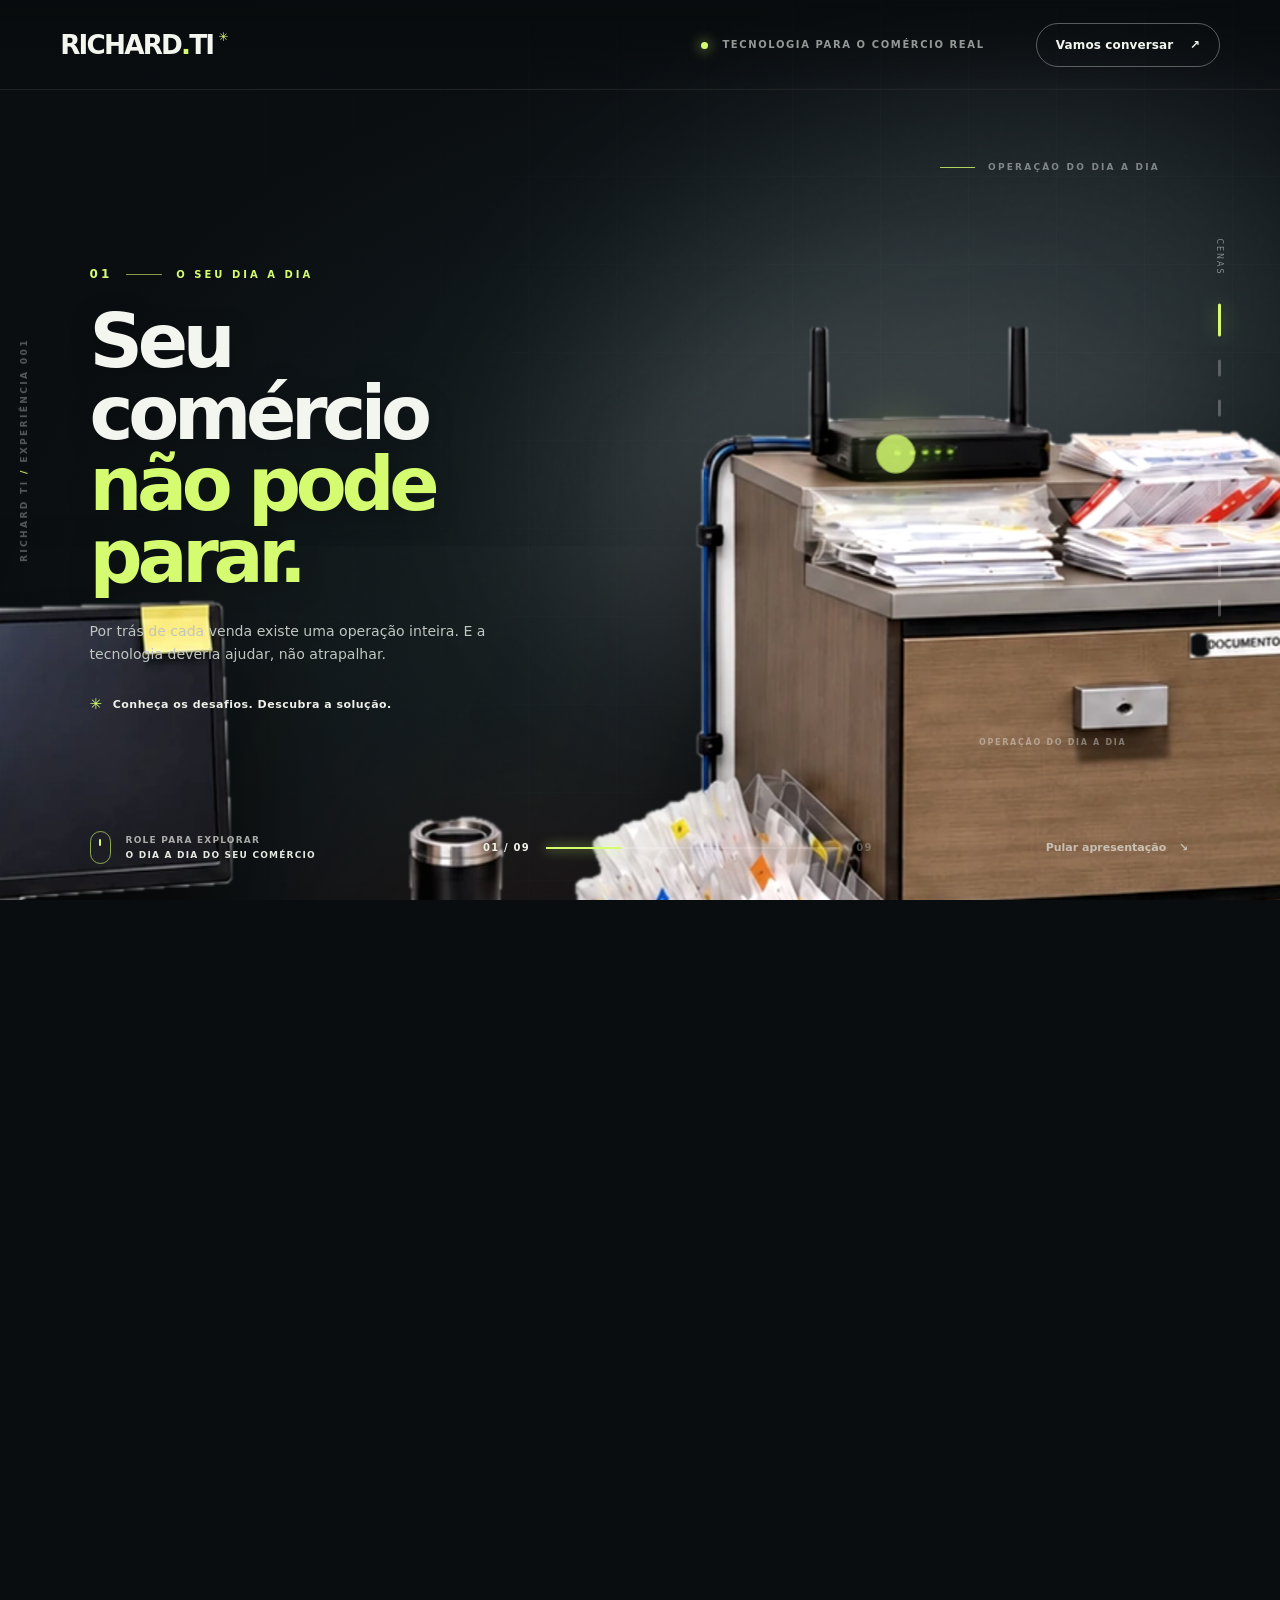
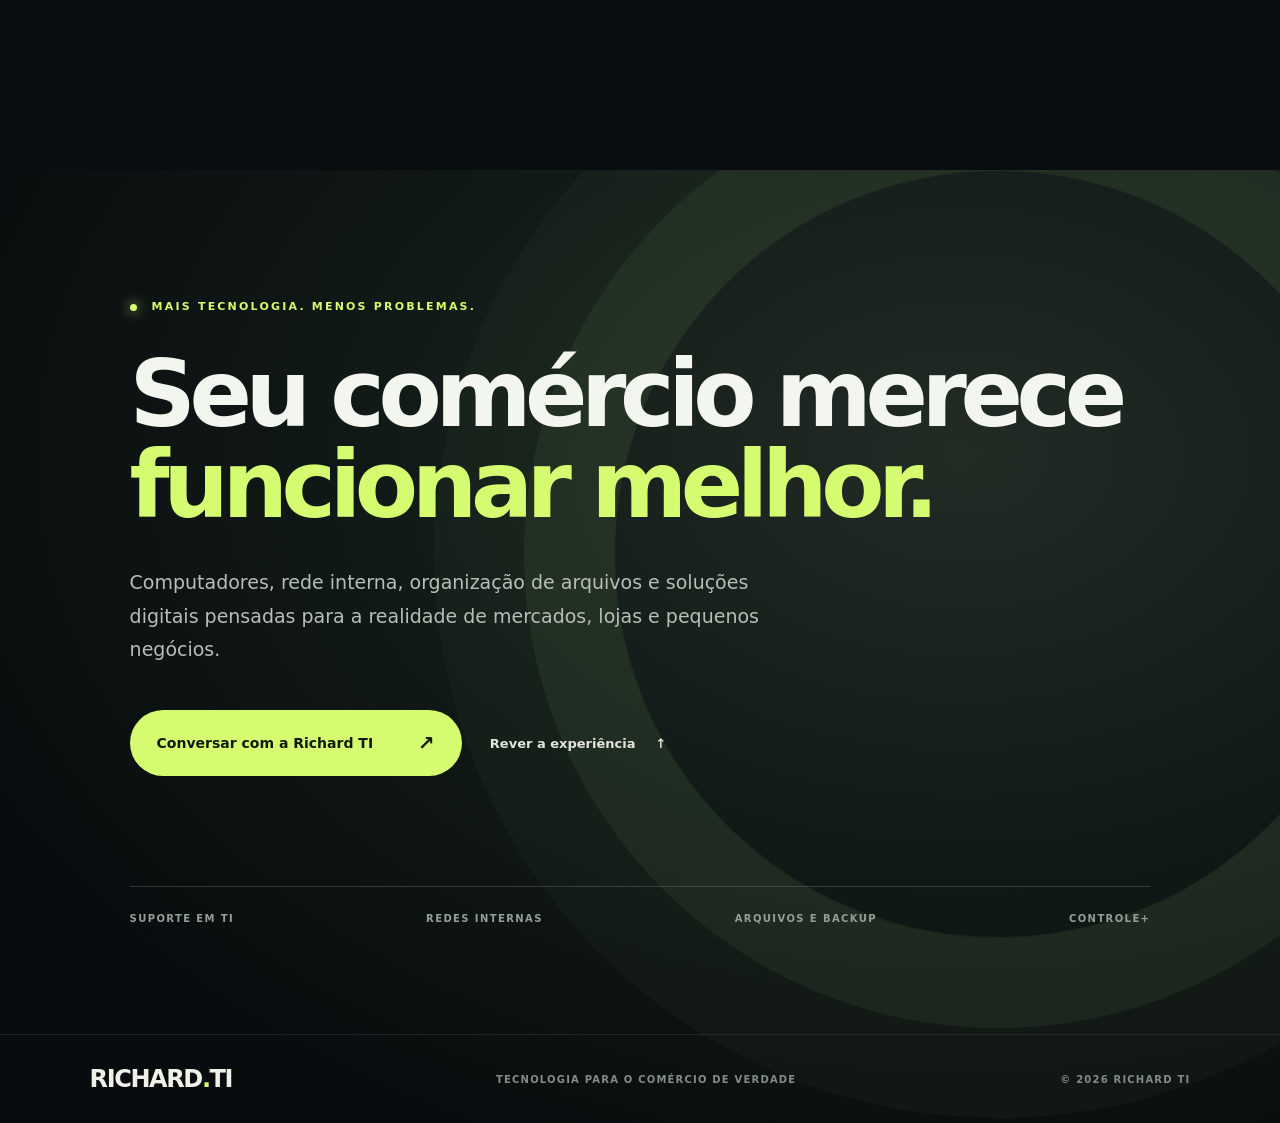
==== commit 17873979: "Add files via upload" ====
--- a/index.html
+++ b/index.html
@@ -1,264 +1,82 @@
-<!DOCTYPE html>
+<!doctype html>
 <html lang="pt-BR">
 <head>
-<meta charset="UTF-8">
-<meta name="viewport" content="width=device-width,initial-scale=1,viewport-fit=cover">
-<meta name="theme-color" content="#080d0b">
-<meta name="description" content="Richard TI. Tecnologia feita para a realidade do seu comércio. Do sistema antigo e do papel à organização com Controle+.">
-<title>Richard TI | Tecnologia para seu comércio</title>
-<style>
-:root{--ink:#f2f5ef;--green:#c6fa72;--green-dim:#a4d565;--ash:#adbbad;--bg:#060a08;--red:#e98779;font-family:Inter,-apple-system,BlinkMacSystemFont,"Segoe UI",Arial,sans-serif;color-scheme:dark}
-*,*::before,*::after{box-sizing:border-box}
-html,body{margin:0;width:100%;height:100%;overflow:hidden;background:var(--bg);color:var(--ink);-webkit-font-smoothing:antialiased}
-a{color:inherit}a:focus-visible,button:focus-visible{outline:2px solid var(--green);outline-offset:4px}
-#scrollport{position:fixed;inset:0;overflow-y:auto;overflow-x:hidden;overscroll-behavior-y:contain;touch-action:pan-y;-webkit-overflow-scrolling:touch;scrollbar-width:none;z-index:1}
-#scrollport::-webkit-scrollbar{display:none}
-#scroll-length{height:835vh;height:835dvh;pointer-events:none}
-#stage{position:fixed;inset:0;overflow:hidden;isolation:isolate;pointer-events:none;background:linear-gradient(145deg,#0c120e 0%,#07100b 58%,#030604 100%);z-index:2}
-#stage::before{content:"";position:absolute;inset:0;z-index:1;pointer-events:none;background:radial-gradient(ellipse 70% 61% at 48% 65%,transparent 40%,#01030255 97%)}
-.ambient{position:absolute;inset:-8%;z-index:0;opacity:.75;pointer-events:none;background:radial-gradient(ellipse 58% 39% at 68% 59%,#2e532838,transparent 80%),radial-gradient(ellipse 55% 35% at 19% 91%,#705d3719,transparent 78%)}
-.light-orb{position:absolute;z-index:0;width:min(105vw,1250px);height:min(75vh,650px);left:50%;top:45%;border-radius:50%;background:radial-gradient(ellipse,#a0c8561c 0%,#4d71300a 42%,transparent 73%);filter:blur(48px);transform:translate3d(-50%,-50%,0);will-change:transform,opacity;pointer-events:none}
-.fine-grid{position:absolute;inset:0;z-index:0;background-image:linear-gradient(to right,#b6d5a009 1px,transparent 1px),linear-gradient(to bottom,#b6d5a007 1px,transparent 1px);background-size:110px 110px;mask-image:radial-gradient(ellipse 67% 69% at 52% 60%,black 0%,transparent 89%);opacity:.55}
-.grain{position:absolute;inset:0;z-index:15;pointer-events:none;opacity:.022;background-image:url('assets/grain.webp');background-size:190px 190px;mix-blend-mode:soft-light}
-.world{position:absolute;inset:0;z-index:4;pointer-events:none;perspective:1200px}
-#rig{position:absolute;left:0;top:0;width:941px;height:1672px;transform-origin:0 0;will-change:transform;filter:drop-shadow(0 28px 45px #0009)}
-.desk{position:absolute;inset:0;display:block;width:941px;height:1672px;object-fit:fill;user-select:none;-webkit-user-drag:none;filter:brightness(1.035) contrast(1.055) saturate(1.015)}
-/* The same photographed monitor stays in every scene. All LCD states occupy its glass plane. */
-.lcd{position:absolute;left:277px;top:388px;width:440px;height:283px;z-index:3;isolation:isolate;pointer-events:none}
-.lcd>img{position:absolute;inset:0;width:1320px;height:849px;max-width:none;object-fit:fill;transform-origin:0 0;transform:scale(.3333333333);opacity:0;visibility:hidden;pointer-events:none;image-rendering:auto;backface-visibility:hidden}
-.lcd-glass{position:absolute;inset:11px 11px 15px 9px;pointer-events:none;box-shadow:inset 0 0 19px #0005,inset 0 0 0 1px #ffffff07;border-radius:2px;background:linear-gradient(116deg,#ffffff0b 0%,transparent 22%,transparent 72%,#ffffff07 100%);opacity:.42}
-.pen-foreground{position:absolute;z-index:9;left:269px;top:615px;width:54px;height:88px;object-fit:fill;pointer-events:none}
-.lcd-glow{position:absolute;left:292px;top:411px;width:425px;height:256px;background:#d9ffca;filter:blur(41px);opacity:0;mix-blend-mode:screen;z-index:2;pointer-events:none}
-#papers{position:absolute;inset:0;z-index:10;pointer-events:none}
-.paper{position:absolute;display:block;object-fit:fill;transform-origin:50% 55%;will-change:transform,opacity;filter:drop-shadow(0 2px 3px #0006)}
-.flyleaf{position:absolute;opacity:0;transform-origin:50% 50%;will-change:transform,opacity;filter:drop-shadow(0 6px 9px #0008)}
-.intake-glow{position:absolute;z-index:8;left:412px;top:443px;width:164px;height:175px;opacity:0;border-radius:50%;background:radial-gradient(circle,#d7ff9b99 0%,#a3f54a5c 23%,#9bea3630 42%,transparent 70%);filter:blur(18px);mix-blend-mode:screen}
-/* Lens effects are purposely subtle: a real camera, not an arcade HUD. */
-.lens-shade{position:absolute;inset:0;pointer-events:none;z-index:6;opacity:0;background:radial-gradient(ellipse 56% 48% at var(--fx,53%) var(--fy,63%),transparent 21%,#0000006b 100%);will-change:opacity}
-.frame-lines{position:absolute;z-index:3;inset:0;pointer-events:none;background:linear-gradient(90deg,transparent 0%,#d1e8ba0a 50%,transparent 100%);opacity:.15}
-.header{position:absolute;z-index:24;top:calc(env(safe-area-inset-top) + 28px);left:clamp(23px,4.8vw,82px);right:clamp(22px,4.8vw,82px);display:flex;align-items:flex-start;justify-content:space-between;pointer-events:none}
-.logo{font-size:clamp(22px,2.5vw,30px);line-height:1;font-weight:840;letter-spacing:.016em;text-shadow:0 2px 18px #0009}.logo b{color:var(--green)}
-.logo span{display:block;margin-top:11px;font-size:9px;font-weight:600;letter-spacing:.255em;color:#97a69a}
-.scene-meta{text-align:right;display:flex;align-items:baseline;gap:7px;color:#87978a;font-size:11px;letter-spacing:.19em;padding-top:1px}
-.scene-meta strong{font-size:23px;font-weight:720;letter-spacing:-.06em;color:var(--green)}
-.progress-rail{position:absolute;z-index:22;right:clamp(15px,3.4vw,47px);top:33%;height:32%;width:1px;background:#d8efd021;pointer-events:none}
-.progress-rail .fill{position:absolute;left:0;top:0;width:2px;height:0;background:linear-gradient(var(--green),#67a551);box-shadow:0 0 13px #9cea4965;transform-origin:top}
-.progress-rail .tick{position:absolute;left:-2px;width:5px;height:1px;background:#b5cc9b49}
-.hero,.card,.intertitle,.final-copy{position:absolute;z-index:20;will-change:transform,opacity;pointer-events:none}
-.hero{left:clamp(28px,6.2vw,106px);top:clamp(175px,24vh,255px);width:min(480px,82vw);opacity:1;text-shadow:0 12px 38px #000c}
-.eyebrow{font-size:10px;color:var(--green);font-weight:760;letter-spacing:.24em;display:flex;align-items:center;gap:12px}.eyebrow::before{content:"";width:26px;height:1px;background:var(--green)}
-.hero h1{font-weight:775;font-size:clamp(42px,5.5vw,77px);letter-spacing:-.065em;line-height:1.02;margin:16px 0 0;text-wrap:balance}
-.hero h1 span,.final-copy h2 span{color:var(--green)}
-.hero .sub{margin:17px 0 0;color:#becdbf;max-width:340px;font-size:clamp(13px,1vw,15px);line-height:1.56}
-.card{left:0;top:0;width:370px;padding:22px 25px 22px 27px;background:linear-gradient(120deg,#101a14f5,#0b110df1);border:1px solid #667c6887;border-radius:13px;box-shadow:0 25px 65px #000b,0 2px 13px #0007,inset 0 1px #ffffff13;backdrop-filter:blur(21px);-webkit-backdrop-filter:blur(21px);opacity:0;visibility:hidden;overflow:hidden}
-.card::before{content:"";position:absolute;left:0;top:24px;bottom:24px;width:2px;background:var(--green);box-shadow:0 0 14px #b9ff6c55}
-.card-kicker{color:var(--green);font-size:10px;letter-spacing:.2em;font-weight:790}
-.card h2{font-size:clamp(24px,2.1vw,30px);line-height:1.12;letter-spacing:-.046em;font-weight:750;margin:12px 0 11px}
-.card p{font-size:13px;line-height:1.62;letter-spacing:.005em;color:#c1cec1;margin:0;max-width:315px}
-.card-foot{margin-top:18px;display:flex;align-items:center;gap:8px;color:#8da28d;font-size:9px;font-weight:600;letter-spacing:.19em;text-transform:uppercase}
-.card-foot::before{content:"";height:1px;width:26px;background:#9cd05f80}
-.card.warning::before{background:#e1a07c;box-shadow:0 0 10px #e1a07c50}.card.warning .card-kicker{color:#efa78a}
-.connector{position:absolute;z-index:17;inset:0;width:100%;height:100%;overflow:visible;pointer-events:none;opacity:0}
-.connector path{stroke:#bcf07e;stroke-width:1.4;fill:none;stroke-linecap:round;filter:drop-shadow(0 0 5px #b5ee7860)}
-.connector circle.start{fill:#b9ff83;opacity:.9}.connector circle.end{fill:var(--green);stroke:#102010;stroke-width:3}
-.intertitle{left:50%;top:clamp(146px,19vh,210px);width:min(640px,calc(100% - 46px));text-align:center;transform:translate(-50%,16px);opacity:0;text-shadow:0 10px 26px #000e}
-.intertitle .eyebrow{justify-content:center}
-.intertitle h2{margin:17px 0 0;font-size:clamp(32px,4vw,57px);font-weight:735;line-height:1.07;letter-spacing:-.057em}
-.final-copy{left:clamp(28px,6.2vw,106px);top:clamp(162px,21vh,230px);width:min(470px,85vw);opacity:0;transform:translateY(22px);text-shadow:0 10px 28px #000d}
-.final-copy h2{font-size:clamp(40px,4.4vw,68px);font-weight:765;letter-spacing:-.065em;line-height:1.04;margin:15px 0 18px}
-.final-copy p{max-width:335px;font-size:14px;color:#c7d1c5;line-height:1.7}
-.final-copy a{pointer-events:auto;display:inline-flex;gap:21px;align-items:center;background:var(--green);border-radius:8px;color:#0b1508;padding:17px 21px;margin-top:21px;text-decoration:none;font-weight:800;font-size:13px;letter-spacing:.006em;box-shadow:0 15px 42px #a8ef462e;transition:transform .22s,filter .22s}
-.final-copy a:hover{transform:translateY(-3px);filter:brightness(1.08)}
-.final-copy .arrow{font-size:17px}
-.bottom-note{position:absolute;z-index:20;bottom:calc(24px + env(safe-area-inset-bottom));right:clamp(24px,5vw,80px);font-size:9px;letter-spacing:.18em;text-transform:uppercase;color:#829885;pointer-events:none}
-#access-live{position:absolute;left:-9999px}
-@media(max-width:760px){
- .header{top:calc(20px + env(safe-area-inset-top));left:23px;right:24px}
- .logo{font-size:21px}.logo span{font-size:7.4px;letter-spacing:.18em;margin-top:8px}
- .scene-meta strong{font-size:20px}.scene-meta{font-size:9px}
- .progress-rail{right:11px;top:35%;height:27%;opacity:.68}
- .hero{left:24px;top:calc(130px + env(safe-area-inset-top));width:calc(100% - 48px)}
- .hero h1{font-size:clamp(36px,9.8vw,43px);line-height:1.04;max-width:332px;margin-top:12px}
- .hero .sub{font-size:12px;line-height:1.46;margin-top:13px;max-width:275px}
- .eyebrow{font-size:8.5px;letter-spacing:.2em;gap:9px}.eyebrow::before{width:18px}
- .card{left:20px!important;top:calc(119px + env(safe-area-inset-top))!important;width:calc(100% - 40px)!important;padding:17px 18px 17px 21px;border-radius:12px}
- .card::before{top:19px;bottom:19px}
- .card-kicker{font-size:8.7px}.card h2{font-size:22px;margin:9px 0 8px}.card p{font-size:12px;line-height:1.45}.card-foot{font-size:8px;margin-top:12px}
- .intertitle{top:calc(144px + env(safe-area-inset-top))}.intertitle h2{font-size:clamp(28px,7.6vw,35px)}
- .final-copy{left:24px;top:calc(127px + env(safe-area-inset-top));width:calc(100% - 48px)}
- .final-copy h2{font-size:clamp(34px,8.5vw,41px);line-height:1.04;margin:12px 0}
- .final-copy p{font-size:12.5px;line-height:1.55;max-width:330px}
- .final-copy a{font-size:12px;padding:14px 16px;margin-top:14px;gap:12px}
- .bottom-note{right:23px;bottom:calc(17px + env(safe-area-inset-bottom));font-size:8px}
- .fine-grid{opacity:.4}
-}
-@media(max-height:650px){.hero{top:105px}.card{top:93px!important}.final-copy{top:100px}}
-@media(prefers-reduced-motion:reduce){.grain,.light-orb{display:none}.final-copy a{transition:none}}
-</style>
+<meta charset="utf-8">
+<meta name="viewport" content="width=device-width, initial-scale=1, viewport-fit=cover">
+<meta name="theme-color" content="#090c0f">
+<meta name="description" content="A Richard TI cuida da tecnologia do seu comércio. Computadores, redes internas, arquivos e soluções de gestão para quem precisa trabalhar sem parar.">
+<meta property="og:title" content="Richard TI | Seu comércio não pode parar">
+<meta property="og:description" content="Uma experiência sobre os desafios de tecnologia que todo comércio conhece. Conheça a Richard TI.">
+<meta property="og:type" content="website">
+<title>Richard TI | Tecnologia que acompanha seu comércio</title>
+<link rel="icon" href="assets/favicon.svg" type="image/svg+xml">
+<link rel="preload" as="image" href="assets/escritorio.webp">
+<link rel="stylesheet" href="styles.css">
 </head>
 <body>
-<div id="stage">
- <div class="ambient"></div><div class="fine-grid" aria-hidden="true"></div><div class="light-orb" id="light-orb"></div><div class="frame-lines" aria-hidden="true"></div>
- <div class="world"><div id="rig">
-  <img class="desk" src="assets/mesa-premium-hi.webp" alt="" aria-hidden="true" fetchpriority="high">
-  <div class="lcd" id="lcd" aria-hidden="true">
-   <img id="lcd-legacy" src="assets/lcd-legacy-3x.webp" alt="" decoding="async" fetchpriority="high">
-   <img id="lcd-freeze" src="assets/lcd-freeze-3x.webp" alt="" decoding="async">
-   <img id="lcd-storage" src="assets/lcd-storage-3x.webp" alt="" decoding="async">
-   <img id="lcd-black" src="assets/lcd-black-3x.webp" alt="" decoding="async">
-   <img id="lcd-control" src="assets/lcd-control-3x.webp" alt="" decoding="async">
-   <div class="lcd-glass"></div>
-  </div>
-  <div class="lcd-glow" id="lcd-glow"></div>
-  <img class="pen-foreground" src="assets/pen-foreground.png" alt="" aria-hidden="true">
-  <div id="papers">
-   <img class="paper" style="left:50px;top:541px;width:117px;height:131px" src="assets/cupom-impressora.png" alt="">
-   <img class="paper" style="left:146px;top:713px;width:168px;height:139px" src="assets/pilha-notas.png" alt="">
-   <img class="paper" style="left:287px;top:716px;width:126px;height:115px" src="assets/comprovante.png" alt="">
-   <img class="paper" style="left:64px;top:791px;width:393px;height:198px" src="assets/caderno-fiado.png" alt="">
-   <img class="paper" style="left:651px;top:768px;width:261px;height:147px" src="assets/prancheta.png" alt="">
-  </div>
-  <div class="intake-glow" id="intake-glow"></div>
- </div></div>
- <div class="lens-shade" id="lens-shade"></div><div class="grain" aria-hidden="true"></div>
- <header class="header"><div class="logo">RICHARD<b>.TI</b><span>TECNOLOGIA PARA SEU COMÉRCIO</span></div><div class="scene-meta"><strong id="scene-number">01</strong> / 09</div></header>
- <div class="progress-rail" aria-hidden="true"><div class="fill" id="progress-fill"></div><span class="tick" style="top:0"></span><span class="tick" style="top:25%"></span><span class="tick" style="top:50%"></span><span class="tick" style="top:75%"></span><span class="tick" style="top:100%"></span></div>
- <section class="hero" id="hero"><div class="eyebrow">TECNOLOGIA SEM COMPLICAÇÃO</div><h1>Seu comércio pode <span>evoluir.</span></h1></section>
- <svg class="connector" id="connector" xmlns="http://www.w3.org/2000/svg" aria-hidden="true"><path id="connector-path"></path><circle class="start" id="connector-start" r="3"></circle><circle class="end" id="connector-end" r="5"></circle></svg>
- <section class="card" id="card" aria-hidden="true"><div class="card-kicker" id="card-kicker"></div><h2 id="card-title"></h2><p id="card-copy"></p><div class="card-foot">RICHARD TI / DIAGNÓSTICO</div></section>
- <section class="intertitle" id="intertitle" aria-hidden="true"><div class="eyebrow" id="inter-eyebrow"></div><h2 id="inter-title"></h2></section>
- <section class="final-copy" id="final-copy" aria-hidden="true"><div class="eyebrow">UMA NOVA ETAPA</div><h2>Seu negócio merece <span>evoluir.</span></h2><p>Do sistema antigo e dos controles manuais a uma rotina mais organizada. Conheça o Controle+.</p><a id="contact" href="https://wa.me/5562999407334">Conversar com a Richard TI <span class="arrow" aria-hidden="true">↗</span></a></section>
- <span id="access-live" role="status" aria-live="polite"></span>
+<a class="sr-only skip-to" href="#depois-da-historia">Pular animação e ir para o contato</a>
+<div class="site-shell">
+  <header class="topbar" aria-label="Navegação principal">
+    <a class="wordmark" href="#inicio" aria-label="Richard TI, início">RICHARD<span class="wordmark-dot">.</span>TI<span class="wordmark-mark" aria-hidden="true">✳</span></a>
+    <div class="topbar-right"><span class="topline" aria-hidden="true"><span class="live-light"></span> TECNOLOGIA PARA O COMÉRCIO REAL</span><a class="top-cta" href="https://wa.me/5562999407334?text=Ol%C3%A1%2C%20quero%20conversar%20com%20a%20Richard%20TI." target="_blank" rel="noopener noreferrer">Vamos conversar <span aria-hidden="true">↗</span></a></div>
+  </header>
+
+  <section id="inicio" class="film" aria-label="Apresentação interativa da Richard TI">
+    <div class="film-backdrop" aria-hidden="true"><div class="mesh"></div><div class="beam beam-one"></div><div class="beam beam-two"></div><div class="flicker"></div></div>
+    <div class="film-glow" id="film-glow" aria-hidden="true"></div>
+    <div class="story-copy" id="story-copy" aria-live="polite" aria-atomic="true">
+      <div class="chapter-label"><span class="chapter-index" id="chapter-index">01</span><span class="chapter-rule"></span><span id="chapter-kicker">O SEU DIA A DIA</span></div>
+      <h1 class="story-heading" id="story-heading">Seu comércio <em>não pode parar.</em></h1>
+      <p class="story-description" id="story-description">Por trás de cada venda existe uma operação inteira. E a tecnologia deveria ajudar, não atrapalhar.</p>
+      <div class="story-tag" id="story-tag"><span class="tag-spark">✳</span><span>Conheça os desafios. Descubra a solução.</span></div>
+    </div>
+    <div class="visual-viewport" id="visual-viewport" aria-hidden="true">
+      <div class="world" id="world">
+        <img class="office" id="office" src="assets/escritorio.webp" width="1448" height="1086" alt="" fetchpriority="high" draggable="false">
+        <div class="light-sweep"></div>
+        <div class="monitor-lcd" id="monitor-lcd">
+          <div class="monitor-loader" id="monitor-loader"><span class="spinner"></span><span>O sistema não está respondendo</span><small>Por favor, aguarde...</small></div>
+          <div class="monitor-storage" id="monitor-storage"><div class="storage-top"><span class="alert-icon">!</span><b>Espaço insuficiente</b></div><div class="storage-copy">O disco está quase cheio.<br>Seus arquivos podem estar em risco.</div><div class="storage-meter"><span></span></div><small>98% utilizado</small></div>
+          <img class="controle-login" id="controle-login" src="assets/controle-login.webp" alt="" decoding="async">
+          <div class="monitor-scan"></div>
+        </div>
+        <div class="router-pulse" id="router-pulse"><i></i><i></i><i></i><span></span></div>
+        <div class="floating-papers" id="floating-papers"></div>
+      </div>
+    </div>
+    <div class="scene-annotation" id="scene-annotation" aria-hidden="true"><span class="annotation-line"></span><span id="annotation-label">OPERAÇÃO DO DIA A DIA</span></div>
+    <div class="left-marker" aria-hidden="true">RICHARD TI <span> / </span> EXPERIÊNCIA 001</div>
+    <nav class="scene-rail" id="scene-rail" aria-label="Ir para uma cena">
+      <span class="rail-caption">CENAS</span>
+      <button type="button" data-step="0" aria-label="Cena 1, mesa completa" class="is-current"><span></span></button>
+      <button type="button" data-step="1" aria-label="Cena 2, computador lento"><span></span></button>
+      <button type="button" data-step="2" aria-label="Cena 3, rede interna"><span></span></button>
+      <button type="button" data-step="3" aria-label="Cena 4, arquivos em risco"><span></span></button>
+      <button type="button" data-step="4" aria-label="Cena 5, controles manuais"><span></span></button>
+      <button type="button" data-step="5" aria-label="Cena 6, papéis se levantando"><span></span></button>
+      <button type="button" data-step="6" aria-label="Cena 7, papéis entram no monitor"><span></span></button>
+      <button type="button" data-step="7" aria-label="Cena 8, Controle+"><span></span></button>
+      <button type="button" data-step="8" aria-label="Cena 9, foco final no monitor"><span></span></button>
+    </nav>
+    <div class="bottom-panel"><div class="scroll-instruction"><span class="scroll-mouse" aria-hidden="true"><span></span></span><span>ROLE PARA EXPLORAR<br><b>O DIA A DIA DO SEU COMÉRCIO</b></span></div><div class="progress-wrap"><span id="scene-count">01 / 09</span><div class="progress-track"><div class="progress-fill" id="progress-fill"></div></div><span class="progress-end">09</span></div><button type="button" class="skip-film" id="skip-film">Pular apresentação <span aria-hidden="true">↘</span></button></div>
+    <div class="scene-caption" aria-hidden="true" id="scene-caption">ESSA CENA É SOBRE A SUA REALIDADE</div>
+  </section>
+
+  <main>
+    <div id="story-track" class="story-track" aria-hidden="true"></div>
+    <section id="depois-da-historia" class="closing" aria-label="Conheça a Richard TI">
+      <div class="closing-ambient" aria-hidden="true"></div>
+      <div class="closing-inner">
+        <div class="closing-eyebrow"><span class="live-light"></span> MAIS TECNOLOGIA. MENOS PROBLEMAS.</div>
+        <h2>Seu comércio merece <em>funcionar melhor.</em></h2>
+        <p>Computadores, rede interna, organização de arquivos e soluções digitais pensadas para a realidade de mercados, lojas e pequenos negócios.</p>
+        <div class="closing-actions"><a href="https://wa.me/5562999407334?text=Ol%C3%A1%2C%20quero%20saber%20como%20a%20Richard%20TI%20pode%20ajudar%20meu%20com%C3%A9rcio." target="_blank" rel="noopener noreferrer" class="primary-action">Conversar com a Richard TI <span>↗</span></a><a href="#inicio" class="secondary-action" id="replay">Rever a experiência <span>↑</span></a></div>
+        <div class="service-row"><span>SUPORTE EM TI</span><span>REDES INTERNAS</span><span>ARQUIVOS E BACKUP</span><span>CONTROLE+</span></div>
+      </div>
+      <footer class="footer"><a class="footer-logo" href="#inicio">RICHARD<span>.</span>TI</a><span>TECNOLOGIA PARA O COMÉRCIO DE VERDADE</span><span>© <span id="year"></span> RICHARD TI</span></footer>
+    </section>
+  </main>
 </div>
-<main id="scrollport" aria-label="Percorra a apresentação da Richard TI rolando a página"><div id="scroll-length" aria-hidden="true"></div></main>
-<script>
-(()=>{
-'use strict';
-const $=id=>document.getElementById(id);
-const stage=$('stage'),rig=$('rig'),scrollport=$('scrollport'),card=$('card'),hero=$('hero'),intertitle=$('intertitle'),finalCopy=$('final-copy'),connector=$('connector');
-const lcdNames=['legacy','freeze','storage','black','control'], lcds=Object.fromEntries(lcdNames.map(name=>[name,$('lcd-'+name)]));
-const paperNodes=[...document.querySelectorAll('.paper')], origins=[[110,609],[216,758],[354,773],[235,851],[779,832]];
-const leaves=Array.from({length:21},(_,i)=>{const el=document.createElement('img');el.className='flyleaf';el.src='assets/folha-voando.png';el.alt='';el.style.width=(68+(i%4)*10)+'px';el.style.height=(64+(i%3)*9)+'px';const [x,y]=origins[i%origins.length];el.style.left=x+'px';el.style.top=y+'px';$('papers').append(el);return {el,i,x,y,w:parseInt(el.style.width,10),h:parseInt(el.style.height,10)}});
-const data=[
- {name:'Abertura'},
- {name:'Computador lento',eyebrow:'01 / COMPUTADOR',title:'O sistema não pode parar.',copy:'Quando a tela trava, a fila cresce e cada venda leva mais tempo.',pin:[501,520],point:[496,528],warning:false},
- {name:'Rede interna',eyebrow:'02 / REDE LOCAL',title:'Tudo precisa se comunicar.',copy:'Computador, impressora e equipamentos da loja dependem de uma rede interna estável.',pin:[845,656],point:[834,656],warning:false},
- {name:'Armazenamento',eyebrow:'03 / SEUS ARQUIVOS',title:'Seus dados são essenciais.',copy:'Espaço cheio e backup ausente aumentam o risco de perder informações importantes.',pin:[535,490],point:[496,528],warning:true},
- {name:'Controles manuais',eyebrow:'04 / CONTROLE DIÁRIO',title:'Muito papel. Pouco controle.',copy:'Fiado, estoque e anotações espalhadas tornam a rotina mais difícil do que deveria.',pin:[265,854],point:[289,855],warning:false},
- {name:'Transformação começa'}, {name:'Documentos ao monitor'}, {name:'Controle+'}, {name:'Controle+ em foco'}
-];
-const END=7.26;
-const beats=[
- {id:1,enter:.52,read:.68,hold:1.00,exit:1.18},
- {id:2,enter:1.50,read:1.66,hold:1.99,exit:2.18},
- {id:3,enter:2.49,read:2.66,hold:2.99,exit:3.18},
- {id:4,enter:3.47,read:3.64,hold:3.99,exit:4.19}
-];
-const sceneMarks=[0,.46,1.43,2.43,3.41,4.36,4.98,5.84,6.35];
-const clamp=(x,a=0,b=1)=>Math.min(b,Math.max(a,x)),lerp=(a,b,t)=>a+(b-a)*t,sm=t=>{t=clamp(t);return t*t*(3-2*t)},seg=(p,a,b)=>sm((p-a)/(b-a)),win=(p,a,b,c,d)=>seg(p,a,b)*(1-seg(p,c,d));
-const reduced=window.matchMedia('(prefers-reduced-motion: reduce)').matches;
-let W=stage.clientWidth,H=stage.clientHeight,camera=null,shown=0,target=0,last=0,raf=0,currentChapter=-1,cardCurrent=0,cardAnchor=null,paperProg=-1,lastInter='';
-const rad=x=>x*Math.PI/180;
-function baseCamera(){let s,ox,oy;if(W<760){s=Math.min(W*1.025/941,H*.94/1672,.49);ox=(W-941*s)/2;oy=H*.59-900*s;}else{s=Math.min(W*.74/941,H*.97/1470,.76);ox=W*.73-475*s;oy=H*.61-830*s;}return {s,ox,oy,r:0};}
-function focusCamera(type){const mobile=W<760;const targets={monitor:{x:494,y:524,w:475,h:290},network:{x:839,y:662,w:268,h:218},paper:{x:282,y:842,w:515,h:255}};
- const f=targets[type],wid=mobile?W*.96:W*.62,hei=mobile?H*.52:H*.76;
- const s=Math.min(wid/f.w,hei/f.h,mobile?1.22:1.48);
- const tx=mobile?W*.495:W*.705,ty=mobile?H*.63:H*.58;
- return {s,ox:tx-f.x*s,oy:ty-f.y*s,r:0};
-}
-function makeTrack(){return [
- [0,'home',0,0,1,0], [.19,'home',-6,22,1.025,-.15],
- [.44,'monitor',-7,18,.79,-.13], [.70,'monitor',0,0,1,0], [1.00,'monitor',-5,7,1.015,-.09],
- [1.21,'home',18,14,1.13,.12], [1.42,'network',-5,3,.74,.12], [1.68,'network',0,0,1,0], [2.00,'network',-9,6,1.016,.08],
- [2.20,'home',14,15,1.12,0], [2.45,'monitor',7,10,.80,.12], [2.68,'monitor',0,0,1,0], [3.00,'monitor',-4,5,1.01,-.08],
- [3.20,'home',-13,18,1.11,-.05], [3.43,'paper',-7,9,.83,-.11], [3.65,'paper',0,0,1,0], [4.02,'paper',-7,-2,1.013,.12],
- [4.23,'home',7,6,1.06,0], [4.48,'home',0,12,1.00,0], [4.98,'home',-8,0,1.075,-.12],
- [5.33,'home',-4,-18,1.12,-.25], [5.67,'monitor',-5,1,.72,-.10],
- [5.85,'home',10,0,1.08,0], [6.09,'home',0,2,1.055,.05],
- [6.40,'monitor',8,-10,.92,.13], [6.72,'monitor',0,0,1.01,0], [7.26,'monitor',-3,4,1.025,0]
- ];}
-let kf=[];
-function rebuildTrack(){const home=baseCamera(),monitor=focusCamera('monitor'),network=focusCamera('network'),paper=focusCamera('paper');const refs={home,monitor,network,paper};
- kf=makeTrack().map(([p,kind,dx,dy,mul,r])=>{const b=refs[kind];return {p,s:b.s*mul,ox:b.ox+dx,oy:b.oy+dy,r}});
-}
-// Continuous C1 camera trajectory: no forced stop at every keyframe.
-function cameraAt(p){let i=1;while(i<kf.length-1&&p>kf[i].p)i++;
- const a=kf[i-1],b=kf[i],pre=kf[Math.max(0,i-2)],post=kf[Math.min(kf.length-1,i+1)];
- const span=b.p-a.p,t=clamp((p-a.p)/span),t2=t*t,t3=t2*t;
- const h00=2*t3-3*t2+1,h10=t3-2*t2+t,h01=-2*t3+3*t2,h11=t3-t2;
- const value=key=>{const m0=(b[key]-pre[key])/Math.max(.001,b.p-pre.p)*.64;const m1=(post[key]-a[key])/Math.max(.001,post.p-a.p)*.64;
- return h00*a[key]+h10*span*m0+h01*b[key]+h11*span*m1;};
- return {s:value('s'),ox:value('ox'),oy:value('oy'),r:value('r')};}
-function setCamera(c){camera=c;rig.style.transform=`translate3d(${c.ox.toFixed(2)}px,${c.oy.toFixed(2)}px,0) rotate(${c.r.toFixed(3)}deg) scale(${c.s.toFixed(5)})`}
-function project(x,y){const sn=Math.sin(rad(camera.r)),cs=Math.cos(rad(camera.r));return {x:camera.ox+(x*cs-y*sn)*camera.s,y:camera.oy+(x*sn+y*cs)*camera.s}}
-function opacity(el,v){v=clamp(v);el.style.opacity=v.toFixed(3);el.style.visibility=v<.003?'hidden':'visible'}
-function updateCard(id){if(id===cardCurrent)return;cardCurrent=id;cardAnchor=null;if(!id)return;const d=data[id];$('card-kicker').textContent=d.eyebrow;$('card-title').textContent=d.title;$('card-copy').textContent=d.copy;card.classList.toggle('warning',d.warning);
- if(W>=760){card.style.left=clamp(W*.073,68,112)+'px';card.style.top=clamp(H*.30,204,295)+'px';card.style.width=Math.min(400,W*.30)+'px';}else{card.style.left='';card.style.top='';card.style.width='';}
-}
-function drawLine(id){const pos=project(...data[id].pin);if(!cardAnchor){const a=card.getBoundingClientRect(),b=stage.getBoundingClientRect();cardAnchor=W<760?{x:a.left-b.left+a.width*.55,y:a.bottom-b.top}:{x:a.right-b.left,y:a.top-b.top+a.height*.61};}
- const st=cardAnchor,mx=W<760?(st.x+pos.x)*.50:(st.x+pos.x)*.51,my=W<760?st.y+(pos.y-st.y)*.27:Math.min(pos.y,st.y)-26;
- $('connector-path').setAttribute('d',`M${st.x.toFixed(1)},${st.y.toFixed(1)} Q${mx.toFixed(1)},${my.toFixed(1)} ${pos.x.toFixed(1)},${pos.y.toFixed(1)}`);
- $('connector-start').setAttribute('cx',st.x);$('connector-start').setAttribute('cy',st.y);$('connector-end').setAttribute('cx',pos.x);$('connector-end').setAttribute('cy',pos.y);
-}
-function movePapers(p){if(Math.abs(p-paperProg)<.0001)return;paperProg=p;paperNodes.forEach((el,i)=>{
- const lift=seg(p,0,.30),dissolve=seg(p,.28,.51),sign=i%2?1:-1;
- const x=(Math.sin(i*2.4)*14)*lift+(478-origins[i][0])*dissolve*.17;
- const y=-52*lift-34*dissolve;
- el.style.transform=`translate3d(${x.toFixed(2)}px,${y.toFixed(2)}px,0) rotate(${(sign*(4*lift+15*dissolve)).toFixed(2)}deg) scale(${(1-.28*dissolve).toFixed(3)})`;
- el.style.opacity=(p>=.999?0:1-dissolve).toFixed(3);
- });
- leaves.forEach(({el,i,x,y,w,h})=>{
-  const start=.26+(i%7)*.014,flight=seg(p,start,.96),bend=Math.sin(Math.PI*flight);
-  const dx=(478-x-w/2)*flight+Math.sin(2.34*i)*46*bend;
-  const dy=(517-y-h/2)*flight-150*bend;
-  const sc=.79+(i%4)*.10-(.73+(i%4)*.09)*flight;
-  const spin=(i%2?1:-1)*(12+143*flight)+i*9;
-  el.style.transform=`translate3d(${dx.toFixed(2)}px,${dy.toFixed(2)}px,0) rotate(${spin.toFixed(2)}deg) scale(${Math.max(.035,sc).toFixed(3)})`;
-  el.style.opacity=p<start?'0':(clamp(flight*13)*(1-seg(flight,.74,1))).toFixed(3);
- });
- opacity($('intake-glow'),seg(p,.38,.61)*(1-seg(p,.89,1))*.75);
-}
-function render(p){
- let c=cameraAt(p);
- // The world steadily descends behind the text, without yanking the camera away from its focus.
- const drift=sm(p/END), finalCompensate=1-.59*seg(p,6.24,6.72), extraY=(W<760?135:98)*drift*finalCompensate;
- c={...c,ox:c.ox-(W<760?6:12)*drift,oy:c.oy+extraY};
- setCamera(c);
- const focusBeats=beats.map(b=>({id:b.id,a:win(p,b.enter,b.read,b.hold,b.exit)}));
- let strongest={id:0,a:0};for(const b of focusBeats)if(b.a>strongest.a)strongest=b;
- $('lens-shade').style.setProperty('--fx',`${(W<760?52:68)}%`);
- $('lens-shade').style.setProperty('--fy',`${(W<760?65:58)}%`);
- opacity($('lens-shade'),strongest.a*(W<760?.31:.28));
- opacity(hero,1-seg(p,.10,.44));hero.style.transform=`translate3d(0,${(-28*seg(p,.10,.44)).toFixed(2)}px,0)`;
- if(strongest.id){updateCard(strongest.id);opacity(card,strongest.a);opacity(connector,strongest.a);card.setAttribute('aria-hidden',strongest.a>.5?'false':'true');card.style.transform=`translate3d(0,${((1-strongest.a)*24+Math.sin(p*2.1)*3*strongest.a).toFixed(2)}px,0)`;drawLine(strongest.id)}
- else{opacity(card,0);opacity(connector,0);card.setAttribute('aria-hidden','true')}
- const screenFreeze=win(p,.26,.48,1.01,1.18),screenStorage=win(p,2.36,2.58,3.03,3.21);
- opacity(lcds.legacy,1);opacity(lcds.freeze,screenFreeze);opacity(lcds.storage,screenStorage);
- opacity(lcds.black,seg(p,5.23,5.72));opacity(lcds.control,seg(p,5.88,6.22));
- opacity($('lcd-glow'),seg(p,5.90,6.22)*.08);
- movePapers(seg(p,4.37,5.69));
- const capA=win(p,4.44,4.60,4.85,5.04),capB=win(p,5.09,5.25,5.61,5.81);
- const type=capB>capA?'absorb':'lift';if(type!==lastInter){lastInter=type;$('inter-eyebrow').textContent=type==='lift'?'A TRANSFORMAÇÃO COMEÇA':'UMA NOVA ROTINA';$('inter-title').textContent=type==='lift'?'Do papel para o digital.':'Menos improviso. Mais controle.';}
- const cap=Math.max(capA,capB);opacity(intertitle,cap);intertitle.style.transform=`translate3d(-50%,${((1-cap)*21).toFixed(2)}px,0)`;
- const fin=seg(p,6.70,7.09);opacity(finalCopy,fin);finalCopy.setAttribute('aria-hidden',fin>.5?'false':'true');finalCopy.style.transform=`translate3d(0,${((1-fin)*24).toFixed(2)}px,0)`;finalCopy.style.pointerEvents=fin>.6?'auto':'none';
- $('light-orb').style.transform=`translate3d(${(-50+14*drift-strongest.a*8).toFixed(1)}%,${(-50+6*drift).toFixed(1)}%,0) scale(${(1+.09*Math.sin(p*1.9)).toFixed(3)})`;
- $('progress-fill').style.height=(p/END*100).toFixed(3)+'%';
- let n=0;for(let i=sceneMarks.length-1;i>=0;i--){if(p>=sceneMarks[i]){n=i;break}}
- if(n!==currentChapter){currentChapter=n;$('scene-number').textContent=String(n+1).padStart(2,'0');$('access-live').textContent=data[n].name;}
-}
-function requestFrame(){if(!raf)raf=requestAnimationFrame(tick)}
-function tick(now){raf=0;const dt=last?Math.min(.048,(now-last)/1000):.016;last=now;const diff=target-shown;
- if(reduced)shown=target;else{const focus=beats.some(b=>shown>b.read&&shown<b.hold),maxSpeed=(focus?1.45:2.1);const shift=diff*(1-Math.exp(-9.5*dt));shown+=clamp(shift,-maxSpeed*dt,maxSpeed*dt);if(Math.abs(diff)<.0007)shown=target;}
- render(shown);if(Math.abs(target-shown)>.0007)requestFrame();else last=0;
-}
-function syncScroll(){target=clamp(scrollport.scrollTop/Math.max(1,H),0,END);requestFrame()}
-function resize(){const prevH=H;W=stage.clientWidth;H=stage.clientHeight;$('scroll-length').style.height=`${Math.ceil(END+1)*H}px`;rebuildTrack();cardAnchor=null;
- if(prevH&&prevH!==H){scrollport.scrollTop=target*H}target=clamp(scrollport.scrollTop/Math.max(1,H),0,END);render(shown);requestFrame();}
-scrollport.addEventListener('scroll',syncScroll,{passive:true});window.addEventListener('resize',resize,{passive:true});window.addEventListener('orientationchange',()=>setTimeout(resize,160),{passive:true});
-window.__qaRender=p=>{shown=target=clamp(p,0,END);scrollport.scrollTop=shown*H;render(shown)};
-resize();render(0);
-const queryP=new URLSearchParams(location.search).get('p');if(queryP!==null&&Number.isFinite(Number(queryP)))window.__qaRender(Number(queryP));
-})();
-</script>
+<script src="script.js" defer></script>
 </body>
 </html>
--- a/styles.css
+++ b/styles.css
@@ -0,0 +1 @@
+:root{--bg:#090d10;--fg:#f3f5ef;--muted:#aab0a7;--lime:#d5fc71;--red:#f44f44;--ease:cubic-bezier(.19,1,.22,1);font-family:Inter,ui-sans-serif,system-ui,-apple-system,BlinkMacSystemFont,"Segoe UI",Arial,sans-serif;color-scheme:dark}*{box-sizing:border-box}html{scroll-behavior:auto}body{margin:0;background:var(--bg);color:var(--fg);overflow-x:hidden}button,a{-webkit-tap-highlight-color:transparent}button{font:inherit}a{color:inherit;text-decoration:none}a:focus-visible,button:focus-visible{outline:3px solid var(--lime);outline-offset:5px}.sr-only{position:absolute!important;width:1px;height:1px;padding:0;margin:-1px;overflow:hidden;clip:rect(0,0,0,0);white-space:nowrap;border:0}.skip-to:focus{width:auto;height:auto;clip:auto;z-index:300;top:12px;left:20px;background:#fff;color:#000;padding:15px}.topbar{position:fixed;inset:0 0 auto;z-index:40;height:90px;padding:0 clamp(24px,4.7vw,85px);display:flex;align-items:center;justify-content:space-between;border-bottom:1px solid rgba(255,255,255,.09);background:linear-gradient(to bottom,rgba(7,10,11,.66),rgba(7,10,11,0));pointer-events:none}.topbar>*{pointer-events:auto}.wordmark{font-weight:900;font-size:clamp(20px,2.05vw,30px);letter-spacing:-1.8px;white-space:nowrap}.wordmark-dot{color:var(--lime)}.wordmark-mark{display:inline-block;font-size:12px;vertical-align:top;color:var(--lime);margin-left:5px}.topbar-right{display:flex;align-items:center;gap:clamp(20px,4vw,68px)}.topline{font-size:10px;font-weight:760;letter-spacing:1.6px;color:rgba(248,251,246,.58);white-space:nowrap}.live-light{display:inline-block;height:7px;width:7px;border-radius:50%;background:var(--lime);box-shadow:0 0 13px var(--lime);vertical-align:middle;margin-right:9px}.top-cta{font-size:12px;font-weight:750;letter-spacing:.12px;border:1px solid rgba(255,255,255,.32);border-radius:999px;padding:14px 19px;transition:background .25s,color .25s,border .25s}.top-cta:hover{background:var(--lime);border-color:var(--lime);color:#111}.top-cta span{margin-left:12px}.film{position:fixed;inset:0;height:100dvh;overflow:hidden;z-index:10;isolation:isolate;background:radial-gradient(ellipse at 73% 65%,#24272b 0%,#11191b 38%,#0a0e11 70%)}.film-backdrop{position:absolute;inset:0;pointer-events:none;overflow:hidden}.mesh{position:absolute;inset:0;background-image:linear-gradient(rgba(255,255,255,.026) 1px,transparent 1px),linear-gradient(90deg,rgba(255,255,255,.026) 1px,transparent 1px);background-size:88px 88px;mask-image:linear-gradient(to right,transparent 5%,#000 75%);opacity:.56}.beam{position:absolute;pointer-events:none;border-radius:50%;filter:blur(90px);opacity:.18}.beam-one{width:62vw;height:56vh;right:-3vw;top:15vh;background:#9daab5;transform:rotate(-22deg)}.beam-two{width:36vw;height:45vh;left:26vw;bottom:-35vh;background:#b5382e;opacity:.11}.flicker{position:absolute;inset:0;pointer-events:none;opacity:.22;background-image:url('data:image/svg+xml,%3Csvg viewBox="0 0 180 180" xmlns="http://www.w3.org/2000/svg"%3E%3Cfilter id="n"%3E%3CfeTurbulence type="fractalNoise" baseFrequency="0.75" numOctaves="3" stitchTiles="stitch"/%3E%3C/filter%3E%3Crect width="100%25" height="100%25" opacity=".12" filter="url(%23n)"/%3E%3C/svg%3E');mix-blend-mode:soft-light}.film-glow{position:absolute;left:72%;top:58%;width:58vw;height:75vh;transform:translate(-50%,-50%);background:radial-gradient(ellipse,rgba(167,181,172,.17),transparent 65%);pointer-events:none;transition:opacity .6s}.visual-viewport{position:absolute;inset:0;overflow:hidden;pointer-events:none;perspective:1600px}.world{position:absolute;left:0;top:0;width:1448px;height:1086px;transform-origin:0 0;will-change:transform;isolation:isolate;transform-style:preserve-3d;backface-visibility:hidden}.office{display:block;width:1448px;height:1086px;position:absolute;inset:0;object-fit:contain;user-select:none;filter:drop-shadow(0 42px 42px rgba(0,0,0,.7)) contrast(1.04) saturate(.87)}.light-sweep{position:absolute;inset:14% 6% 8%;z-index:4;opacity:.13;mix-blend-mode:screen;background:linear-gradient(111deg,transparent 30%,rgba(253,245,221,.13) 47%,transparent 64%);pointer-events:none}.story-copy{position:absolute;left:clamp(32px,7vw,132px);top:50%;width:min(36.5vw,570px);z-index:15;transform:translateY(-41%);pointer-events:none;transition:opacity .3s}.story-copy.is-fading{opacity:0;transform:translateY(-38%)}.chapter-label{display:flex;align-items:center;gap:14px;margin-bottom:25px;color:var(--lime);font-size:10px;font-weight:850;letter-spacing:3px}.chapter-index{font-size:12px}.chapter-rule{height:1px;width:36px;background:var(--lime);opacity:.6}.story-heading{font-size:clamp(46px,5.8vw,94px);letter-spacing:-.072em;line-height:.965;font-weight:820;margin:0;max-width:650px;text-wrap:balance;text-shadow:0 5px 26px rgba(0,0,0,.25)}.story-heading em{font-style:normal;color:var(--lime);display:block}.story-description{font-size:clamp(14px,1.1vw,17px);color:#c0c6c0;line-height:1.7;max-width:410px;margin:27px 0 0;font-weight:410}.story-tag{display:flex;align-items:center;gap:10px;margin-top:28px;color:#ecf0e6;font-size:11px;letter-spacing:.5px;font-weight:600}.tag-spark{font-size:15px;color:var(--lime)}.scene-annotation{position:absolute;z-index:12;right:clamp(120px,9vw,210px);top:18%;display:flex;align-items:center;gap:13px;font-size:9px;letter-spacing:2.2px;font-weight:750;color:rgba(255,255,255,.44);pointer-events:none}.annotation-line{width:35px;height:1px;background:var(--lime);opacity:.8}.left-marker{position:absolute;left:24px;top:50%;transform:translate(-50%,-50%) rotate(-90deg);font-size:9px;letter-spacing:2.4px;font-weight:700;color:rgba(255,255,255,.31);white-space:nowrap;z-index:13}.left-marker span{color:var(--lime)}.scene-rail{position:absolute;right:clamp(22px,4vw,75px);top:50%;z-index:23;transform:translateY(-50%);display:flex;align-items:center;flex-direction:column;gap:13px}.rail-caption{font-size:8px;letter-spacing:2px;color:rgba(255,255,255,.46);writing-mode:vertical-rl;margin-bottom:10px}.scene-rail button{border:0;cursor:pointer;background:transparent;padding:5px 8px;display:flex;align-items:center;justify-content:center}.scene-rail button span{display:block;width:3px;height:17px;border-radius:2px;background:rgba(255,255,255,.25);transition:height .4s,background .4s,box-shadow .4s}.scene-rail button:hover span{background:rgba(213,252,113,.8)}.scene-rail button.is-current span{height:33px;background:var(--lime);box-shadow:0 0 19px rgba(213,252,113,.45)}.bottom-panel{position:absolute;z-index:24;bottom:clamp(23px,4vh,52px);left:clamp(32px,7vw,132px);right:clamp(35px,6.7vw,130px);display:flex;align-items:center;justify-content:space-between;gap:30px}.scroll-instruction{display:flex;align-items:center;gap:15px;color:rgba(240,241,235,.68);font-size:9px;font-weight:600;letter-spacing:1.2px;line-height:1.6;white-space:nowrap}.scroll-instruction b{font-weight:750;color:#e3e8e1}.scroll-mouse{height:33px;width:21px;border:1px solid #d5fc71a1;border-radius:14px;display:flex;justify-content:center;padding-top:7px}.scroll-mouse span{width:2px;height:7px;background:var(--lime);border-radius:4px;animation:scrollHint 1.7s ease-in-out infinite}@keyframes scrollHint{50%{transform:translateY(7px);opacity:.25}}.progress-wrap{display:flex;align-items:center;gap:16px;min-width:260px}.progress-wrap>span{font-size:10px;font-weight:750;letter-spacing:1.2px;color:#eff2e7;white-space:nowrap;font-variant-numeric:tabular-nums}.progress-end{opacity:.3}.progress-track{width:min(23vw,320px);min-width:100px;height:2px;background:#ffffff2b;position:relative}.progress-fill{position:absolute;inset:0 auto 0 0;width:0;background:var(--lime);box-shadow:0 0 12px var(--lime)}.skip-film{border:0;background:transparent;color:rgba(238,239,233,.65);cursor:pointer;font-size:11px;font-weight:600;white-space:nowrap}.skip-film:hover{color:var(--lime)}.skip-film span{margin-left:9px}.scene-caption{position:absolute;right:12%;bottom:17%;font-size:8px;font-weight:600;letter-spacing:1.7px;opacity:.4;z-index:12}.monitor-lcd{position:absolute;left:377px;top:203px;width:305px;height:150px;z-index:3;overflow:hidden;clip-path:polygon(1% 1%,99% 0%,99.6% 99%,1% 99%);border-radius:1px;pointer-events:none}.monitor-lcd>div,.monitor-lcd>img{position:absolute;inset:0}.monitor-loader{background:#121923;display:flex;flex-direction:column;gap:11px;align-items:center;justify-content:center;color:#dfeaf3;font-size:13px;opacity:0}.monitor-loader small{font-size:8px;color:#82919d}.spinner{border:3px solid #465660;border-top-color:var(--lime);border-radius:50%;height:27px;width:27px;animation:spin 1.3s linear infinite}@keyframes spin{to{transform:rotate(360deg)}}.monitor-storage{background:linear-gradient(120deg,#202d3d,#071420);opacity:0;color:#f2f5f8;padding:22px 20px;font-family:system-ui,Arial,sans-serif}.storage-top{display:flex;gap:11px;align-items:center;font-size:14px}.alert-icon{background:#ed564a;border-radius:100%;width:25px;height:25px;text-align:center;line-height:25px;font-weight:bold}.storage-copy{font-size:10px;line-height:1.6;margin:12px 0}.storage-meter{height:6px;background:#ffffff26;border-radius:8px;overflow:hidden}.storage-meter span{display:block;width:98%;height:100%;background:linear-gradient(90deg,#ffc34d,#e44f4a)}.monitor-storage small{display:block;margin-top:7px;font-size:9px;color:#d9a5a5}.controle-login{width:100%;height:100%;object-fit:fill;opacity:0;filter:saturate(.9) contrast(1.09)}.monitor-scan{pointer-events:none;opacity:0;background:repeating-linear-gradient(0deg,transparent 0 3px,#8fd3ff0d 4px 5px);mix-blend-mode:screen}.router-pulse{position:absolute;left:1130px;top:86px;width:14px;height:14px;z-index:7;opacity:0;pointer-events:none}.router-pulse i{position:absolute;inset:-55px;display:block;border:2px solid rgba(213,252,113,.7);border-radius:50%;transform:scale(.2);animation:ripple 3.6s ease-out infinite}.router-pulse i:nth-child(2){animation-delay:1.2s}.router-pulse i:nth-child(3){animation-delay:2.4s}.router-pulse span{position:absolute;inset:-5px;background:var(--lime);border-radius:50%;box-shadow:0 0 30px 12px rgba(213,252,113,.22)}@keyframes ripple{0%{opacity:.8;transform:scale(.08)}100%{opacity:0;transform:scale(2.25)}}.floating-papers{position:absolute;inset:0;z-index:11;pointer-events:none;overflow:visible;perspective:800px}.paper-leaf{position:absolute;will-change:transform,opacity;transform-origin:center;filter:drop-shadow(4px 8px 7px rgba(0,0,0,.35));backface-visibility:hidden}.story-track{height:730vh;pointer-events:none}.closing{position:relative;min-height:92vh;background:radial-gradient(ellipse at 75% 30%,#222b24,#111a17 42%,#090c0e 80%);display:flex;flex-direction:column;justify-content:center;overflow:hidden;isolation:isolate}.closing-ambient{position:absolute;right:-8%;top:0;width:60vw;height:60vw;border-radius:50%;border:1px solid #b2dd8912;box-shadow:0 0 0 90px #aadd8810,0 0 0 180px #aadd8808;pointer-events:none}.closing-inner{position:relative;max-width:1200px;width:100%;padding:130px clamp(32px,7vw,132px) 110px;margin:0 auto;z-index:1}.closing-eyebrow{font-size:11px;letter-spacing:2.2px;font-weight:800;color:var(--lime);margin-bottom:36px}.closing h2{font-size:clamp(50px,7.2vw,108px);letter-spacing:-.07em;line-height:.99;font-weight:820;margin:0;max-width:1020px}.closing h2 em{font-style:normal;color:var(--lime)}.closing p{color:#b7beb6;font-size:clamp(15px,1.5vw,19px);max-width:650px;line-height:1.75;margin:35px 0}.closing-actions{display:flex;align-items:center;gap:28px;flex-wrap:wrap;margin-top:44px}.primary-action{display:inline-flex;align-items:center;gap:45px;background:var(--lime);color:#111a0c;border-radius:50px;padding:21px 27px;font-size:14px;font-weight:800;transition:transform .25s,background .25s}.primary-action:hover{transform:translateY(-3px);background:#e5ffa4}.primary-action span{font-size:20px}.secondary-action{display:inline-flex;gap:20px;align-items:center;font-size:13px;font-weight:700;color:#e2e5dc}.secondary-action:hover{color:var(--lime)}.service-row{margin-top:110px;padding-top:26px;border-top:1px solid #ffffff28;display:flex;gap:30px;justify-content:space-between;flex-wrap:wrap;font-size:10px;letter-spacing:1.4px;font-weight:800;color:#949f97}.footer{position:relative;border-top:1px solid #ffffff16;display:flex;justify-content:space-between;align-items:center;gap:15px;padding:30px clamp(32px,7vw,132px);color:#838d85;font-size:10px;letter-spacing:1.2px;font-weight:700}.footer-logo{color:#eff1e9;font-size:24px;font-weight:900;letter-spacing:-1.4px}.footer-logo span{color:var(--lime)}.film.is-hidden{visibility:hidden}.film.is-finishing .story-copy{opacity:.12;pointer-events:none}.film.is-finishing .scene-rail,.film.is-finishing .bottom-panel{opacity:0;pointer-events:none}@media (max-width:1020px){.topline{display:none}.story-copy{left:6%;width:42vw}.story-heading{font-size:clamp(42px,6.5vw,70px)}.scene-annotation{display:none}.bottom-panel{left:6%;right:8%}.scene-caption{display:none}.left-marker{display:none}.progress-wrap{min-width:auto}.progress-track{width:12vw}.scene-rail{right:2%}}@media (max-width:700px){.topbar{height:68px;padding:0 21px;border-bottom-color:#ffffff13}.wordmark{font-size:23px}.wordmark-mark{font-size:9px}.top-cta{padding:11px 13px;font-size:10px}.top-cta span{margin-left:5px}.film{background:radial-gradient(ellipse at 56% 63%,#27302e,#151b1c 50%,#080c0d 90%)}.mesh{background-size:45px 45px;opacity:.35;mask-image:none}.story-copy{top:92px;left:26px;right:38px;width:auto;transform:none}.story-copy.is-fading{transform:translateY(-6px)}.chapter-label{margin-bottom:14px;gap:9px;font-size:9px;letter-spacing:2.3px}.chapter-rule{width:25px}.story-heading{font-size:clamp(39px,10.2vw,56px);line-height:.96;letter-spacing:-.067em;max-width:500px}.story-heading em{display:inline}.story-description{font-size:13px;line-height:1.55;max-width:360px;margin:16px 0 0}.story-tag{display:none}.scene-rail{right:11px;top:57%;gap:4px}.scene-rail button{padding:4px 6px}.scene-rail button span{width:2px;height:10px}.scene-rail button.is-current span{height:23px}.rail-caption{font-size:7px;margin-bottom:7px}.bottom-panel{bottom:max(21px,env(safe-area-inset-bottom));left:23px;right:23px;gap:10px}.scroll-instruction{gap:8px;font-size:8px;letter-spacing:.6px}.scroll-mouse{width:17px;height:27px}.scroll-instruction b{display:none}.progress-wrap{gap:7px}.progress-wrap>span{font-size:9px}.progress-track{min-width:45px;width:55px}.progress-end,.skip-film{display:none}.scene-annotation,.scene-caption,.left-marker{display:none}.office{filter:drop-shadow(0 30px 23px #0009) contrast(1.06) saturate(.9)}.closing{min-height:86svh}.closing-inner{padding:110px 25px 65px}.closing h2{font-size:clamp(50px,12vw,80px)}.closing p{font-size:15px;margin:24px 0}.closing-actions{gap:21px}.primary-action{padding:17px 20px;font-size:12px;gap:22px}.service-row{margin-top:65px;justify-content:flex-start;gap:14px 24px}.footer{padding:24px;gap:12px;flex-wrap:wrap}.footer span{font-size:9px}.closing-ambient{width:98vw;height:98vw;right:-35vw;top:15%}}@media (max-width:370px){.top-cta{padding:10px}.story-copy{left:20px;right:27px}.story-heading{font-size:38px}.story-description{font-size:12px}.bottom-panel{left:20px;right:20px}}@media (prefers-reduced-motion:reduce){*,*:before,*:after{animation-duration:.001ms!important;animation-iteration-count:1!important;transition-duration:.001ms!important;scroll-behavior:auto!important}}
